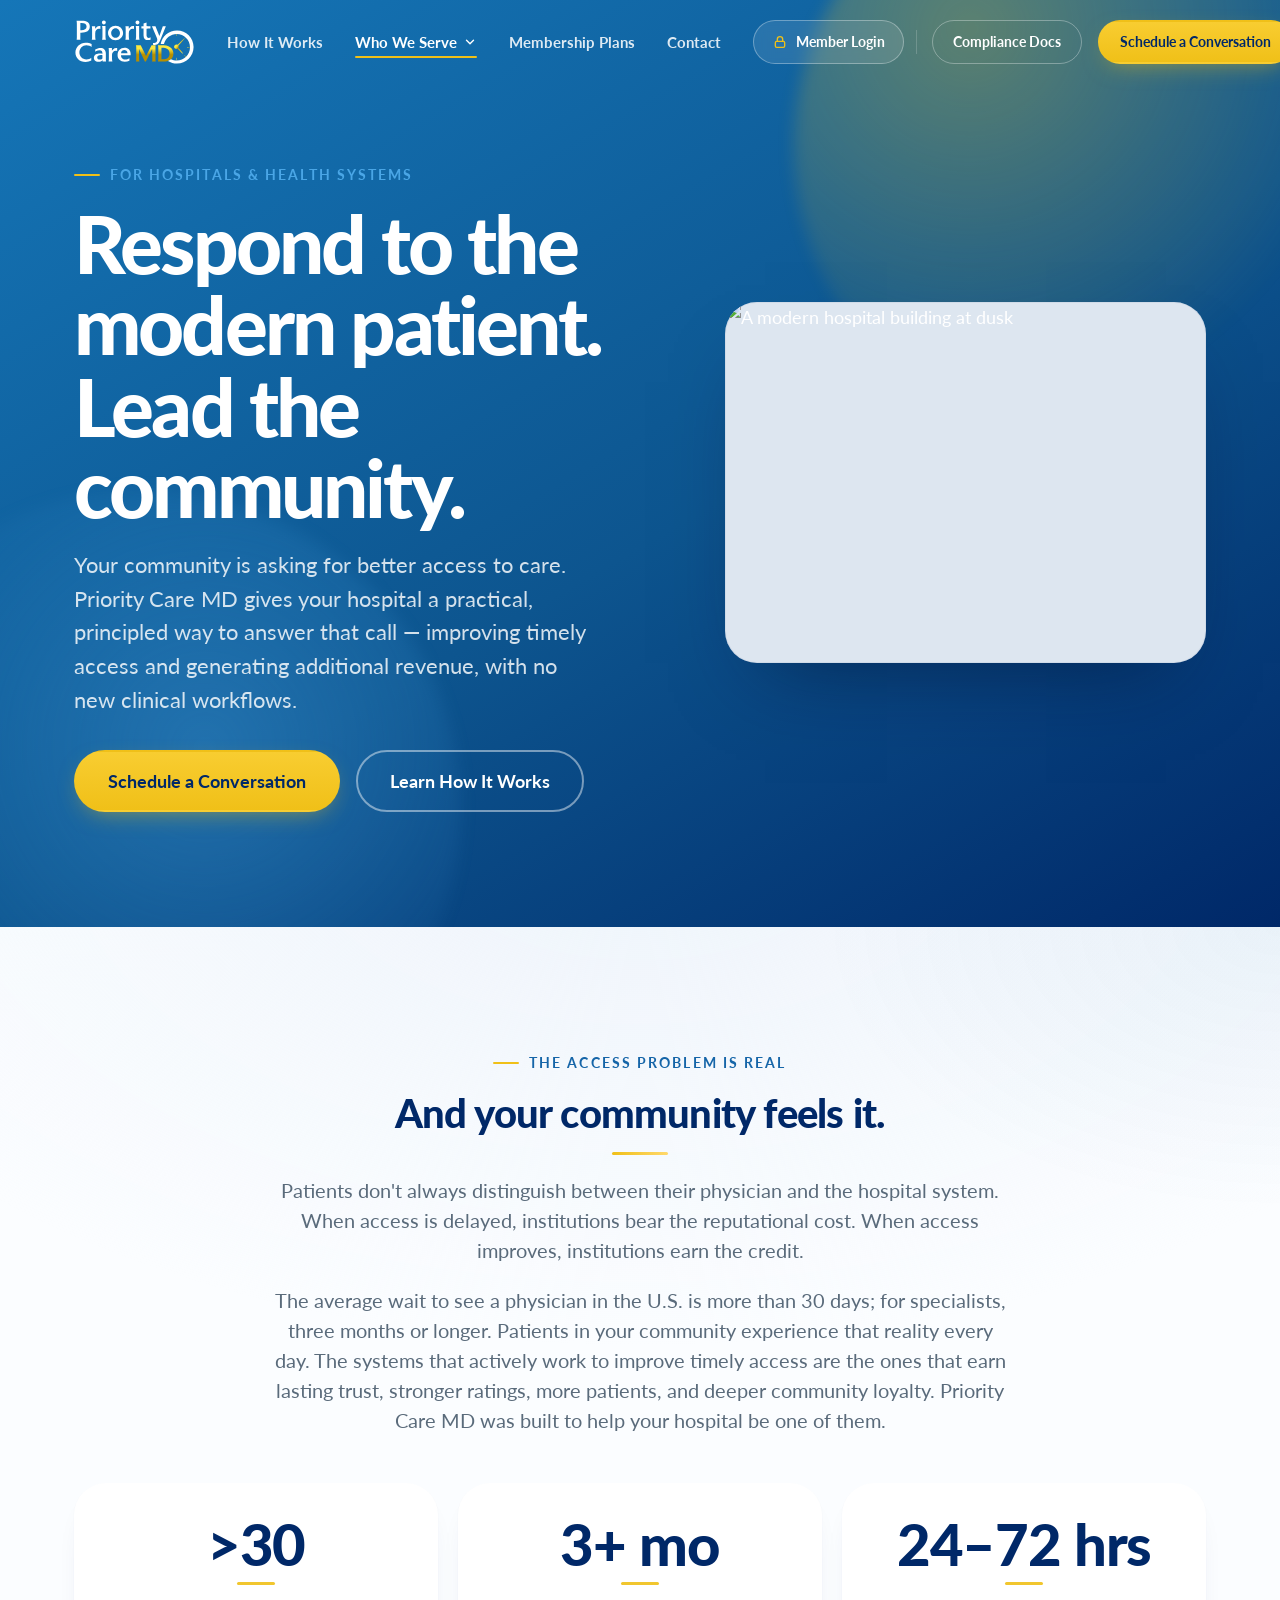
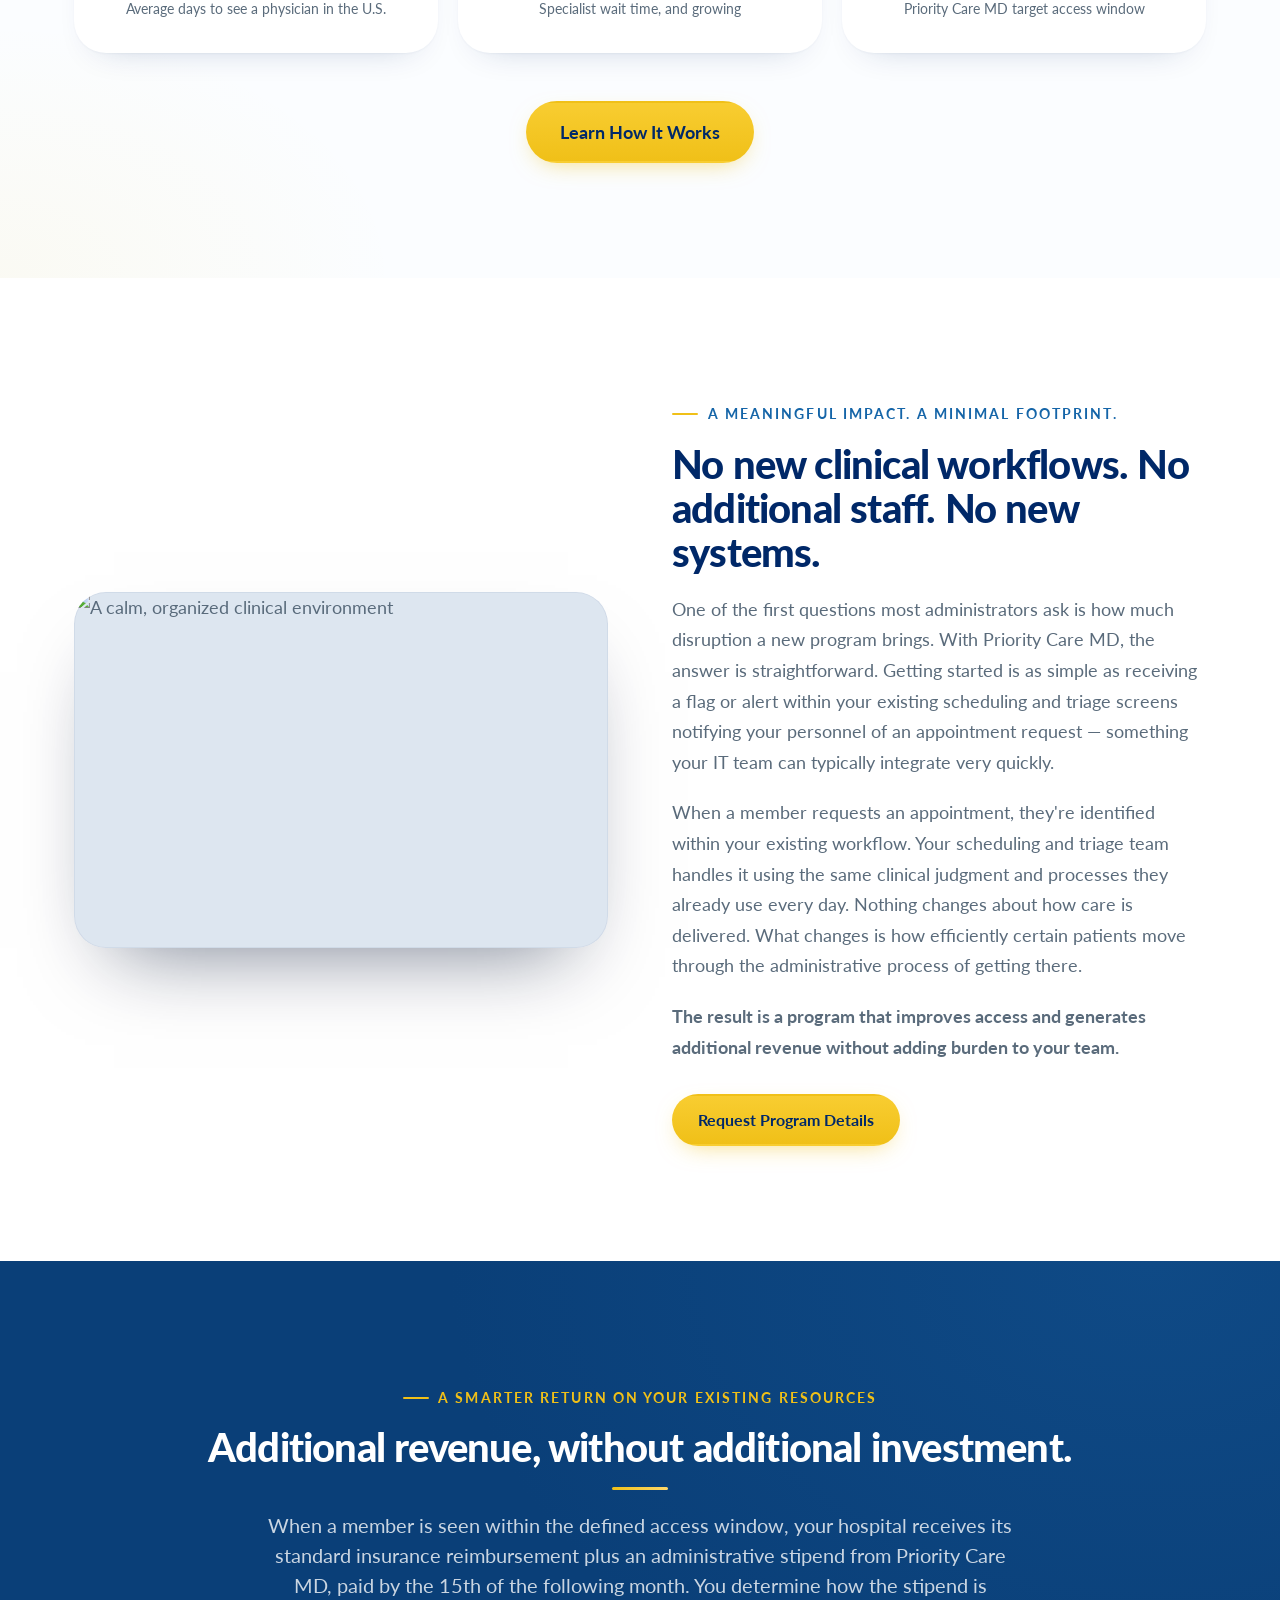
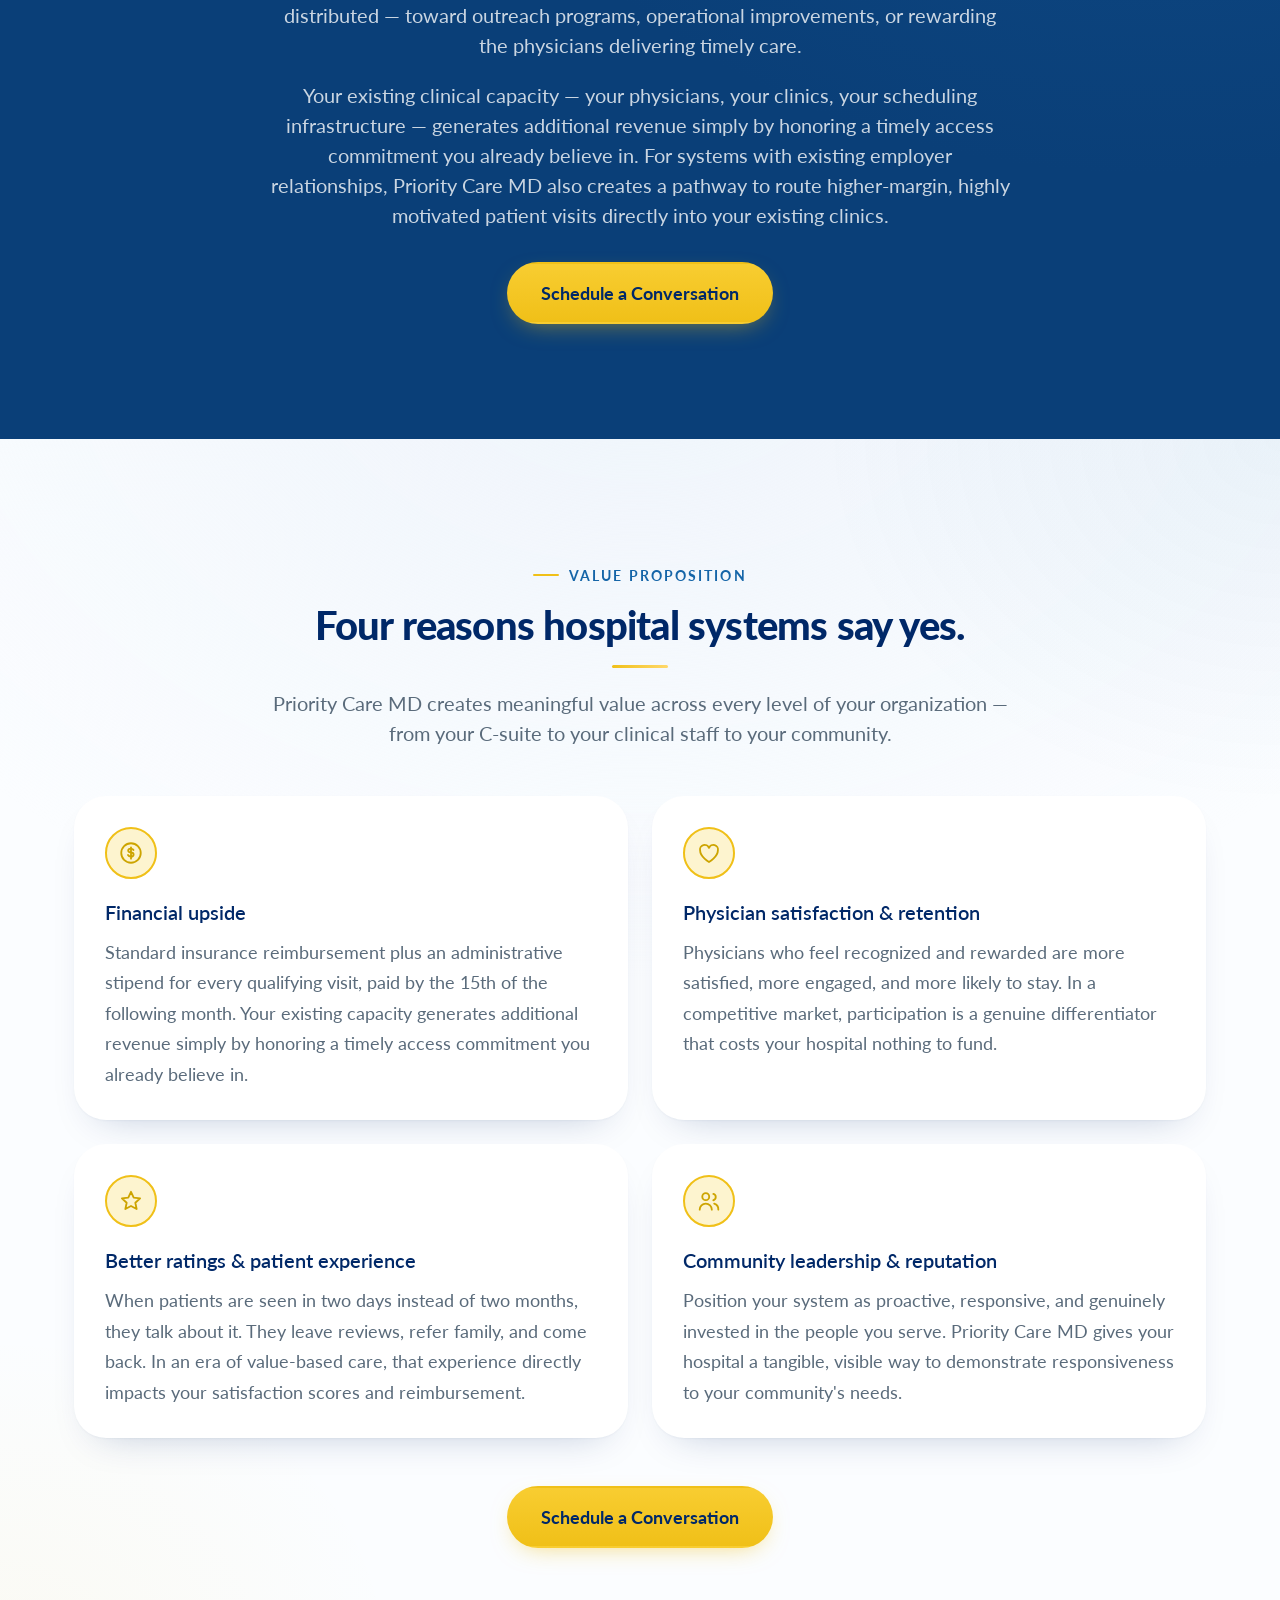
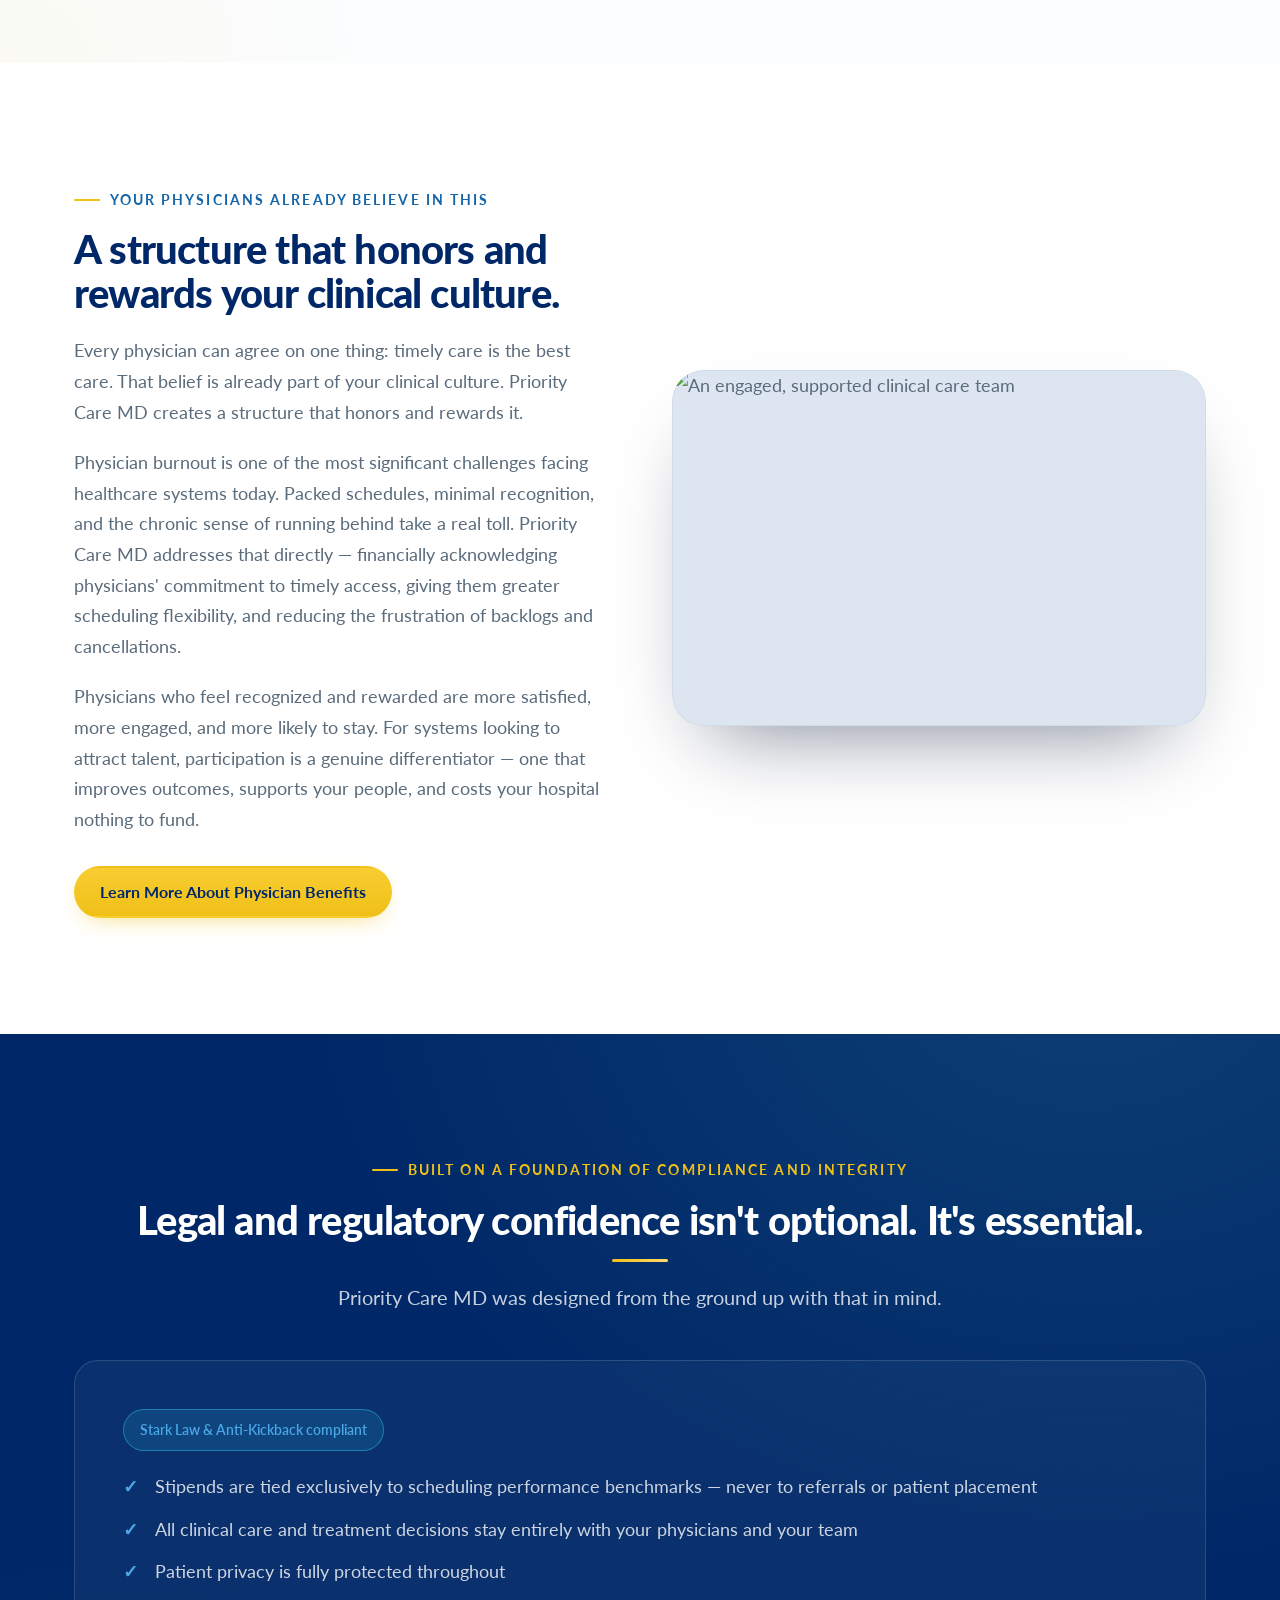
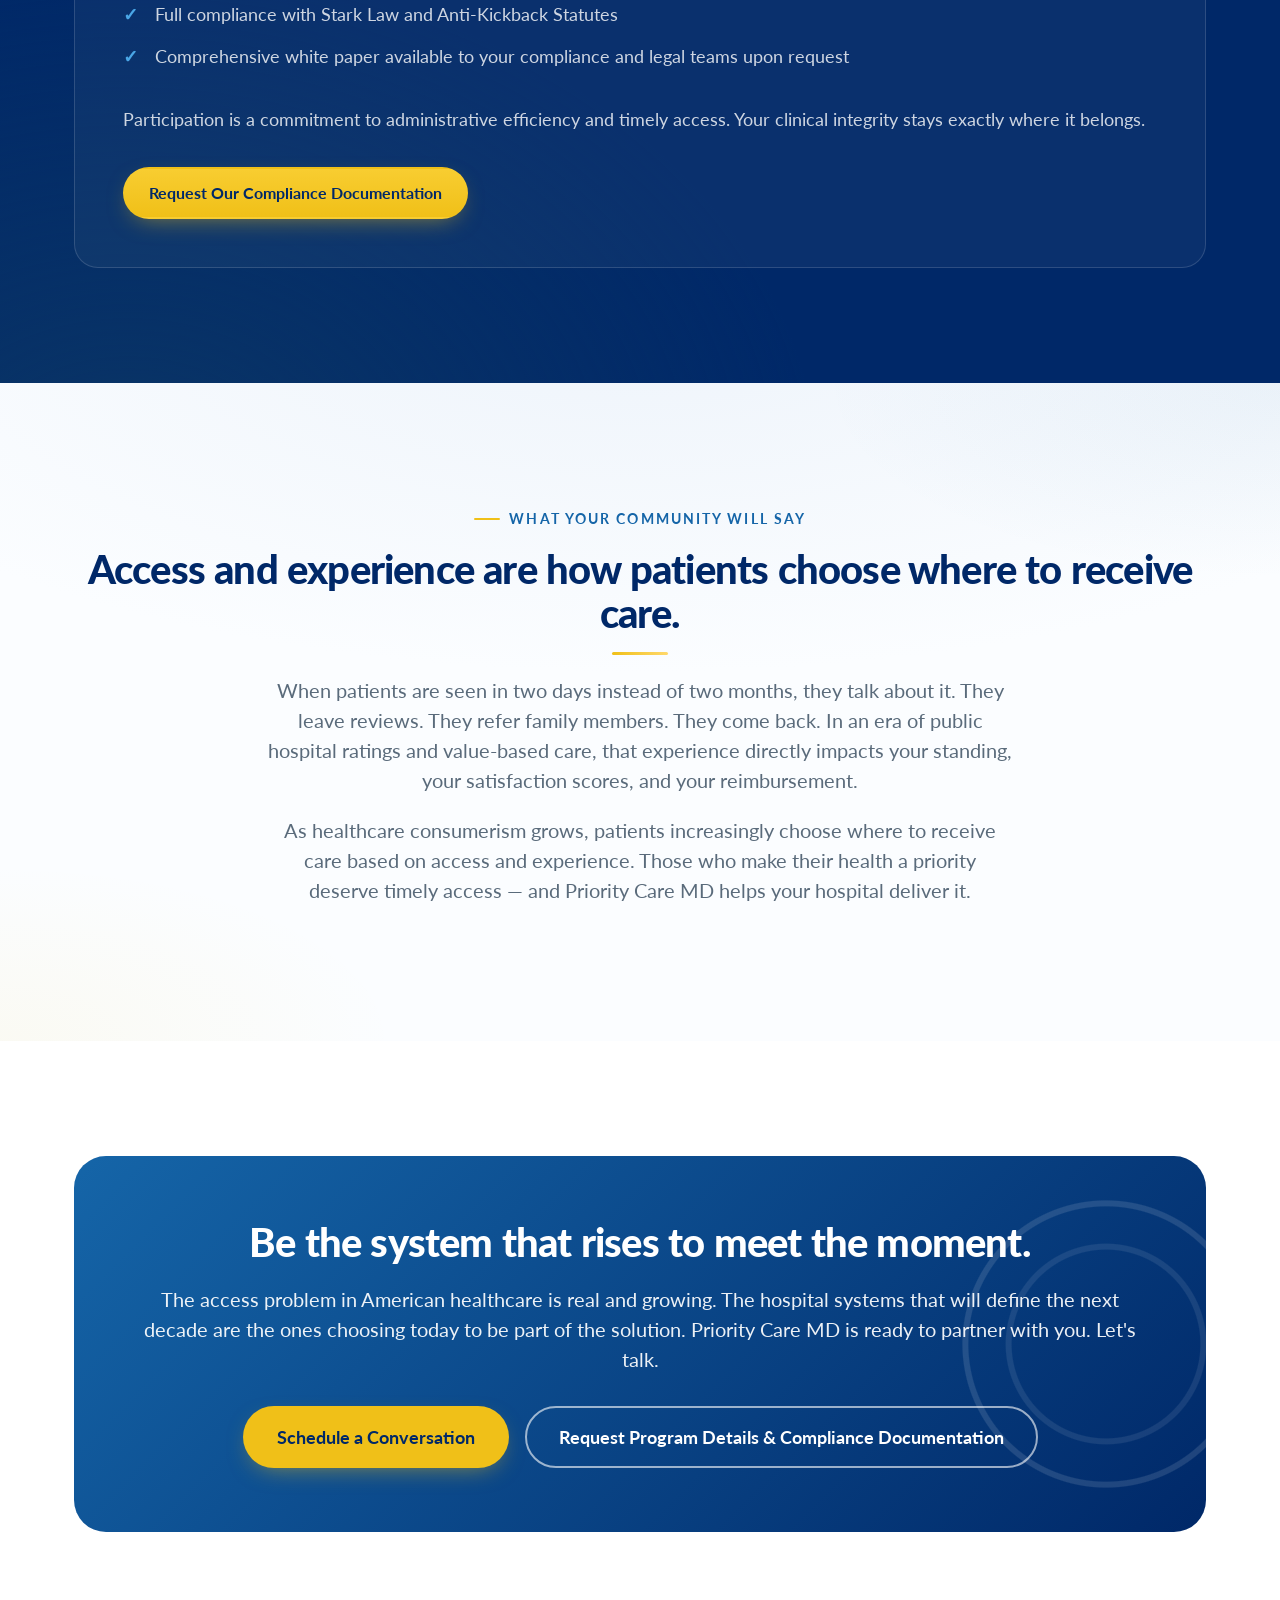
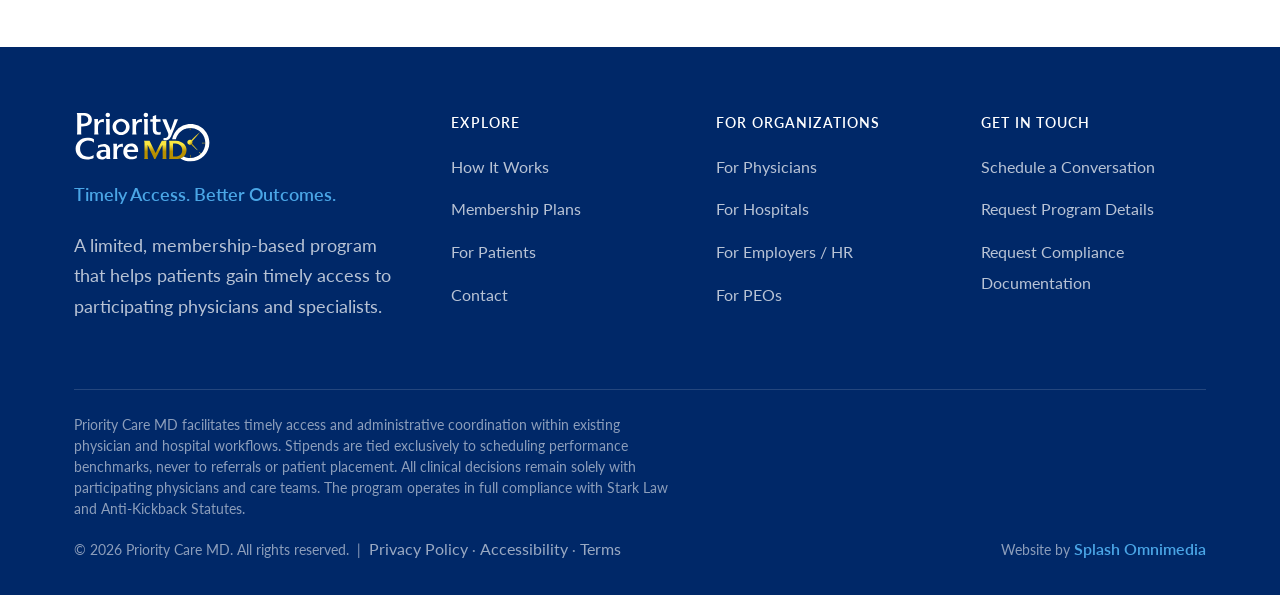
==== hospitals.html @ 260d398d "Add files via upload" ====
<!DOCTYPE html>
<html lang="en">
<head>
<meta charset="UTF-8">
<meta name="viewport" content="width=device-width, initial-scale=1.0">
<title>For Hospitals | Priority Care MD — Lead the community. Improve outcomes.</title>
<meta name="description" content="Priority Care MD gives your hospital a practical, principled, compliant way to improve timely access — generating additional revenue with no new workflows, staff, or systems.">
<link rel="stylesheet" href="assets/styles.css">
<link rel="stylesheet" href="assets/immersive.css">
<link rel="icon" href="assets/favicon.svg" type="image/svg+xml">
<script>document.documentElement.classList.add('js');</script>
</head>
<body>
<a class="skip-link" href="#main">Skip to main content</a>
<div class="scroll-progress" aria-hidden="true"></div>

<header class="site-header">
  <div class="container nav">
    <a class="brand" href="index.html"><img class="brand-logo" src="assets/logo-priority-care-md-white.svg" alt="Priority Care MD — Timely Access. Better Outcomes."></a>
    <nav class="nav-primary" aria-label="Primary">
      <ul class="nav-links">
        <li class=""><a class="nav-link" href="index.html#how-it-works">How It Works</a></li>
        <li class="has-menu nav-item-current">
          <button class="nav-trigger" aria-expanded="false" aria-controls="menu-serve" aria-haspopup="true">Who We Serve <svg class="nav-caret" viewBox="0 0 24 24" fill="none" stroke="currentColor" stroke-width="2.4" stroke-linecap="round" stroke-linejoin="round" aria-hidden="true"><path d="M6 9l6 6 6-6"/></svg></button>
          <div class="nav-menu" id="menu-serve" role="menu">
            <a href="patients.html"><strong>For Patients</strong><span>Timely access for you and your family</span></a>
            <a href="physicians.html"><strong>For Physicians</strong><span>Be recognized for timely care</span></a>
            <a href="hospitals.html" aria-current="page"><strong>For Hospitals</strong><span>Improve access. Lead the community.</span></a>
            <a href="employers.html"><strong>For Employers</strong><span>A benefit with measurable ROI</span></a>
            <a href="peos.html"><strong>For PEOs</strong><span>A better benefit for every client</span></a>
          </div>
        </li>
        <li class=""><a class="nav-link" href="index.html#plans">Membership Plans</a></li>
        <li class=""><a class="nav-link" href="contact.html">Contact</a></li>
      </ul>
    </nav>
    <div class="nav-cta">
      <!-- {DEV NOTE: link Member Login to the member portal} -->
      <a class="nav-login" href="#login"><svg viewBox="0 0 24 24" fill="none" stroke="currentColor" stroke-width="2" stroke-linecap="round" stroke-linejoin="round" aria-hidden="true"><rect x="5" y="11" width="14" height="9" rx="2"/><path d="M8 11V8a4 4 0 0 1 8 0v3"/></svg>Member Login</a>
      <a class="btn btn-nav-ghost" href="contact.html#hospital">Compliance Docs</a>
      <a class="btn btn-cta" href="contact.html#hospital">Schedule a Conversation</a>
    </div>
    <button class="nav-toggle" aria-label="Open menu" aria-expanded="false" aria-controls="mobileNav">
      <svg viewBox="0 0 24 24" fill="none" stroke="currentColor" stroke-width="2"><line x1="3" y1="6" x2="21" y2="6"/><line x1="3" y1="12" x2="21" y2="12"/><line x1="3" y1="18" x2="21" y2="18"/></svg>
    </button>
  </div>
  <nav class="mobile-nav" id="mobileNav" aria-label="Mobile">
    <ul>
      <li><a class="m-login" href="#login"><svg viewBox="0 0 24 24" fill="none" stroke="currentColor" stroke-width="2" stroke-linecap="round" stroke-linejoin="round" aria-hidden="true"><rect x="5" y="11" width="14" height="9" rx="2"/><path d="M8 11V8a4 4 0 0 1 8 0v3"/></svg>Member Login</a></li>
      <li><a href="index.html#how-it-works">How It Works</a></li>
      <li class="m-group-label">Who We Serve</li>
        <li class="m-sub"><a href="patients.html">For Patients</a></li>
        <li class="m-sub"><a href="physicians.html">For Physicians</a></li>
        <li class="m-sub"><a href="hospitals.html">For Hospitals</a></li>
        <li class="m-sub"><a href="employers.html">For Employers</a></li>
        <li class="m-sub"><a href="peos.html">For PEOs</a></li>
      <li><a href="index.html#plans">Membership Plans</a></li>
      <li><a href="contact.html">Contact</a></li>
      <li><a class="btn btn-cta" href="contact.html#hospital">Schedule a Conversation</a></li>
    </ul>
  </nav>
</header>

<main id="main">

  <!-- HERO (hero-standard-01) -->
  <section class="hero hero--standard">
    <div class="container">
      <div class="hero-grid">
        <div>
          <span class="eyebrow">For Hospitals &amp; Health Systems</span>
          <h1>Respond to the modern patient. Lead the community.</h1>
          <p class="lead">Your community is asking for better access to care. Priority Care MD gives your hospital a practical, principled way to answer that call — improving timely access and generating additional revenue, with no new clinical workflows.</p>
          <div class="btn-row mt-2">
            <a class="btn btn-cta btn-lg" href="contact.html#hospital">Schedule a Conversation</a>
            <a class="btn btn-inverted-out btn-lg" href="#how">Learn How It Works</a>
          </div>
        </div>
        <div class="hero-media">
          <!-- {NEEDS: hero image — modern hospital exterior/leadership setting; institutional, credible, calm} -->
          <figure class="media"><img src="https://images.unsplash.com/photo-1538108149393-fbbd81895907?auto=format&fit=crop&w=1600&q=82" alt="A modern hospital building at dusk" loading="lazy"><span class="media-tint"></span></figure>
        </div>
      </div>
    </div>
  </section>

  <!-- SECTION 1 — The access problem (content + stat-row-01) -->
  <section class="section section--subtle">
    <div class="container center">
      <span class="eyebrow">The access problem is real</span>
      <h2 class="measure">And your community feels it.</h2>
      <p class="lead measure">Patients don't always distinguish between their physician and the hospital system. When access is delayed, institutions bear the reputational cost. When access improves, institutions earn the credit.</p>
      <p class="lead measure">The average wait to see a physician in the U.S. is more than 30 days; for specialists, three months or longer. Patients in your community experience that reality every day. The systems that actively work to improve timely access are the ones that earn lasting trust, stronger ratings, more patients, and deeper community loyalty. Priority Care MD was built to help your hospital be one of them.</p>
    </div>
    <div class="container mt-3">
      <div class="stat-row">
        <div class="stat on-light"><div class="stat-num">&gt;30</div><div class="stat-label">Average days to see a physician in the U.S.</div></div>
        <div class="stat on-light"><div class="stat-num">3+ mo</div><div class="stat-label">Specialist wait time, and growing</div></div>
        <div class="stat on-light stat--accent"><div class="stat-num">24–72 hrs</div><div class="stat-label">Priority Care MD target access window</div></div>
      </div>
      <div class="center mt-3"><a class="btn btn-cta btn-lg" href="#how">Learn How It Works</a></div>
    </div>
  </section>

  <!-- SECTION 2 — Minimal footprint (content-img-left-01) -->
  <section class="section" id="how">
    <div class="container">
      <div class="split split--img-left">
        <div>
          <span class="eyebrow">A meaningful impact. A minimal footprint.</span>
          <h2>No new clinical workflows. No additional staff. No new systems.</h2>
          <p>One of the first questions most administrators ask is how much disruption a new program brings. With Priority Care MD, the answer is straightforward. Getting started is as simple as receiving a flag or alert within your existing scheduling and triage screens notifying your personnel of an appointment request — something your IT team can typically integrate very quickly.</p>
          <p>When a member requests an appointment, they're identified within your existing workflow. Your scheduling and triage team handles it using the same clinical judgment and processes they already use every day. Nothing changes about how care is delivered. What changes is how efficiently certain patients move through the administrative process of getting there.</p>
          <p><strong>The result is a program that improves access and generates additional revenue without adding burden to your team.</strong></p>
          <div class="btn-row mt-2"><a class="btn btn-cta" href="contact.html#hospital">Request Program Details</a></div>
        </div>
        <div class="split-media">
          <!-- {NEEDS: image — scheduling/triage team at work; organized, calm, modern} -->
          <figure class="media"><img src="https://images.unsplash.com/photo-1581056771107-24ca5f033842?auto=format&fit=crop&w=1500&q=82" alt="A calm, organized clinical environment" loading="lazy"><span class="media-tint"></span></figure>
        </div>
      </div>
    </div>
  </section>

  <!-- SECTION 3 — Smarter ROI (content-centered-01, navy) -->
  <section class="section section--navy">
    <div class="container center">
      <span class="eyebrow">A smarter return on your existing resources</span>
      <h2 class="measure">Additional revenue, without additional investment.</h2>
      <p class="lead measure">When a member is seen within the defined access window, your hospital receives its standard insurance reimbursement plus an administrative stipend from Priority Care MD, paid by the 15th of the following month. You determine how the stipend is distributed — toward outreach programs, operational improvements, or rewarding the physicians delivering timely care.</p>
      <p class="lead measure">Your existing clinical capacity — your physicians, your clinics, your scheduling infrastructure — generates additional revenue simply by honoring a timely access commitment you already believe in. For systems with existing employer relationships, Priority Care MD also creates a pathway to route higher-margin, highly motivated patient visits directly into your existing clinics.</p>
      <div class="center mt-2"><a class="btn btn-cta btn-lg" href="contact.html#hospital">Schedule a Conversation</a></div>
    </div>
  </section>

  <!-- VALUE PROPOSITION (grid-4card) -->
  <section class="section section--subtle">
    <div class="container center">
      <span class="eyebrow">Value Proposition</span>
      <h2 class="measure">Four reasons hospital systems say yes.</h2>
      <p class="lead measure">Priority Care MD creates meaningful value across every level of your organization — from your C-suite to your clinical staff to your community.</p>
    </div>
    <div class="container mt-3">
      <div class="grid grid-2">
        <div class="card"><div class="card-icon"><span class="ic ic-coin"></span></div><h4>Financial upside</h4><p>Standard insurance reimbursement plus an administrative stipend for every qualifying visit, paid by the 15th of the following month. Your existing capacity generates additional revenue simply by honoring a timely access commitment you already believe in.</p></div>
        <div class="card"><div class="card-icon"><span class="ic ic-heart"></span></div><h4>Physician satisfaction &amp; retention</h4><p>Physicians who feel recognized and rewarded are more satisfied, more engaged, and more likely to stay. In a competitive market, participation is a genuine differentiator that costs your hospital nothing to fund.</p></div>
        <div class="card"><div class="card-icon"><span class="ic ic-star"></span></div><h4>Better ratings &amp; patient experience</h4><p>When patients are seen in two days instead of two months, they talk about it. They leave reviews, refer family, and come back. In an era of value-based care, that experience directly impacts your satisfaction scores and reimbursement.</p></div>
        <div class="card"><div class="card-icon"><span class="ic ic-users"></span></div><h4>Community leadership &amp; reputation</h4><p>Position your system as proactive, responsive, and genuinely invested in the people you serve. Priority Care MD gives your hospital a tangible, visible way to demonstrate responsiveness to your community's needs.</p></div>
      </div>
      <div class="center mt-3"><a class="btn btn-cta btn-lg" href="contact.html#hospital">Schedule a Conversation</a></div>
    </div>
  </section>

  <!-- SECTION 4 — Physicians believe (content-img-right-01) -->
  <section class="section">
    <div class="container">
      <div class="split split--img-right">
        <div>
          <span class="eyebrow">Your physicians already believe in this</span>
          <h2>A structure that honors and rewards your clinical culture.</h2>
          <p>Every physician can agree on one thing: timely care is the best care. That belief is already part of your clinical culture. Priority Care MD creates a structure that honors and rewards it.</p>
          <p>Physician burnout is one of the most significant challenges facing healthcare systems today. Packed schedules, minimal recognition, and the chronic sense of running behind take a real toll. Priority Care MD addresses that directly — financially acknowledging physicians' commitment to timely access, giving them greater scheduling flexibility, and reducing the frustration of backlogs and cancellations.</p>
          <p>Physicians who feel recognized and rewarded are more satisfied, more engaged, and more likely to stay. For systems looking to attract talent, participation is a genuine differentiator — one that improves outcomes, supports your people, and costs your hospital nothing to fund.</p>
          <div class="btn-row mt-2"><a class="btn btn-cta" href="physicians.html">Learn More About Physician Benefits</a></div>
        </div>
        <div class="split-media">
          <!-- {NEEDS: image — engaged clinical team; collaborative, premium} -->
          <figure class="media"><img src="https://images.unsplash.com/photo-1516841273335-e39b37888115?auto=format&fit=crop&w=1500&q=82" alt="An engaged, supported clinical care team" loading="lazy"><span class="media-tint"></span></figure>
        </div>
      </div>
    </div>
  </section>

  <!-- SECTION 5 — Compliance (trust, dark) -->
  <section class="section section--dark">
    <div class="container">
      <div class="center">
        <span class="eyebrow">Built on a foundation of compliance and integrity</span>
        <h2 class="measure">Legal and regulatory confidence isn't optional. It's essential.</h2>
        <p class="lead measure">Priority Care MD was designed from the ground up with that in mind.</p>
      </div>
      <div class="trust mt-3">
        <span class="pill">Stark Law &amp; Anti-Kickback compliant</span>
        <ul>
          <li>Stipends are tied exclusively to scheduling performance benchmarks — never to referrals or patient placement</li>
          <li>All clinical care and treatment decisions stay entirely with your physicians and your team</li>
          <li>Patient privacy is fully protected throughout</li>
          <li>Full compliance with Stark Law and Anti-Kickback Statutes</li>
          <li>Comprehensive white paper available to your compliance and legal teams upon request</li>
        </ul>
        <p class="mt-2">Participation is a commitment to administrative efficiency and timely access. Your clinical integrity stays exactly where it belongs.</p>
        <div class="btn-row mt-2"><a class="btn btn-cta" href="contact.html#hospital">Request Our Compliance Documentation</a></div>
      </div>
    </div>
  </section>

  <!-- SECTION 6 — What your community will say (content-centered-01) -->
  <section class="section section--subtle">
    <div class="container center">
      <span class="eyebrow">What your community will say</span>
      <h2 class="measure">Access and experience are how patients choose where to receive care.</h2>
      <p class="lead measure">When patients are seen in two days instead of two months, they talk about it. They leave reviews. They refer family members. They come back. In an era of public hospital ratings and value-based care, that experience directly impacts your standing, your satisfaction scores, and your reimbursement.</p>
      <p class="lead measure">As healthcare consumerism grows, patients increasingly choose where to receive care based on access and experience. Those who make their health a priority deserve timely access — and Priority Care MD helps your hospital deliver it.</p>
    </div>
  </section>

  <!-- CLOSING (cta-standard-01) -->
  <section class="section">
    <div class="container">
      <div class="cta-standard">
        <h2>Be the system that rises to meet the moment.</h2>
        <p class="lead">The access problem in American healthcare is real and growing. The hospital systems that will define the next decade are the ones choosing today to be part of the solution. Priority Care MD is ready to partner with you. Let's talk.</p>
        <div class="btn-row mt-2">
          <a class="btn btn-cta btn-lg" href="contact.html#hospital">Schedule a Conversation</a>
          <a class="btn btn-inverted-out btn-lg" href="contact.html#hospital">Request Program Details &amp; Compliance Documentation</a>
        </div>
      </div>
    </div>
  </section>

</main>

<footer class="site-footer">
  <div class="container">
    <div class="footer-grid">
      <div>
        <a class="brand" href="index.html"><img class="brand-logo" src="assets/logo-priority-care-md-white.svg" alt="Priority Care MD — Timely Access. Better Outcomes." width="290" height="110"></a>
        <p class="footer-tagline">Timely Access. Better Outcomes.</p>
        <p>A limited, membership-based program that helps patients gain timely access to participating physicians and specialists.</p>
      </div>
      <div><h4>Explore</h4><ul><li><a href="index.html#how-it-works">How It Works</a></li><li><a href="index.html#plans">Membership Plans</a></li><li><a href="patients.html">For Patients</a></li><li><a href="contact.html">Contact</a></li></ul></div>
      <div><h4>For Organizations</h4><ul><li><a href="physicians.html">For Physicians</a></li><li><a href="hospitals.html">For Hospitals</a></li><li><a href="employers.html">For Employers / HR</a></li><li><a href="peos.html">For PEOs</a></li></ul></div>
      <div><h4>Get in Touch</h4><ul><li><a href="contact.html#hospital">Schedule a Conversation</a></li><li><a href="contact.html#hospital">Request Program Details</a></li><li><a href="contact.html#hospital">Request Compliance Documentation</a></li></ul></div>
    </div>
    <div class="footer-bottom">
      <p class="footer-disclaimer">Priority Care MD facilitates timely access and administrative coordination within existing physician and hospital workflows. Stipends are tied exclusively to scheduling performance benchmarks, never to referrals or patient placement. All clinical decisions remain solely with participating physicians and care teams. The program operates in full compliance with Stark Law and Anti-Kickback Statutes.</p>
      <div class="footer-credits">
      <p><!-- {DEV NOTE: point these to real legal pages} -->&copy; 2026 Priority Care MD. All rights reserved. &nbsp;|&nbsp; <span class="legal"><a href="#">Privacy Policy</a> · <a href="#">Accessibility</a> · <a href="#">Terms</a></span></p>
      <p class="site-credit">Website by <a href="https://splashomnimedia.com/" target="_blank" rel="noopener noreferrer">Splash Omnimedia</a></p>
    </div>
    </div>
  </div>
</footer>
<script src="https://cdnjs.cloudflare.com/ajax/libs/gsap/3.12.5/gsap.min.js"></script>
<script src="https://cdnjs.cloudflare.com/ajax/libs/gsap/3.12.5/ScrollTrigger.min.js"></script>
<script src="https://cdnjs.cloudflare.com/ajax/libs/lenis/1.1.13/lenis.min.js"></script>
<script src="assets/immersive.js"></script>
</body>
</html>
---- assets/styles.css ----
/* ============================================================================
   PRIORITY CARE MD — Microsite Stylesheet
   Built on the Splash Website System design tokens (colors_and_type.css).
   PCMD brand values (color + type) are sampled directly from the official Priority
   Care MD brand presentation + logo files: deep royal blue #002868 foundation, azure
   gradient, gold #f0c018 accent (CTA + emphasis + icons), and the Lato typeface.
   Token discipline: components reference SEMANTIC tokens only — no raw hex.
   Section class hooks map to Splash Section Library IDs (noted in comments).
   ============================================================================ */

/* ── Brand font: Lato (humanist sans matching the Priority Care MD brand deck).
   Headline = Lato 900/700 · Subheadline/UI = Lato 700 · Body = Lato 400.
   {NEEDS: confirm the exact licensed brand typeface; Lato is the closest match to
   the brand presentation and is used here as the prototype default.} */
@import url('https://fonts.googleapis.com/css2?family=Lato:ital,wght@0,400;0,700;0,900;1,400;1,700&display=swap');

/* ── BASE / BRAND TOKENS — values sampled directly from the Priority Care MD
   brand presentation (deep royal blue, azure gradient, gold accent). ───────── */
:root {
  /* Brand palette (sampled from the brand asset) */
  --color-splash-blue:    #1565a8;  /* brand azure */
  --color-charcoal-navy:  #002868;  /* deep royal blue — foundation + headings */
  --color-vivid-sky-blue: #4aa6e6;  /* bright azure accent on dark */
  --color-deep-teal:      #0d558f;  /* mid blue (gradient stop) */
  --color-cerulean-blue:  #1576b8;
  --color-powerful-navy:  #0a3f78;  /* blue cards / sections on dark */
  --color-powerful-gray:  #4F4E51;
  --color-cta-orange:     #ffb737;  /* legacy token — unused */

  /* Brand accents */
  --color-pcmd-blue:      #1565a8;  /* azure — accent / links / primary */
  --color-pcmd-blue-deep: #002868;  /* deep royal blue */
  --color-pcmd-blue-soft: #e8f0f9;
  --color-pcmd-gold:      #f0c018;  /* brand gold — CTA + emphasis + icons */
  --color-pcmd-gold-deep: #cda400;
  --color-pcmd-gold-soft: #fdf4cf;

  /* Neutrals */
  --color-white:      #ffffff;
  --color-black:      #000000;
  --color-off-white:  #f5f8fa;
  --color-light-gray: #e8edf1;
  --color-slate:      #5a6b7b;

  /* Gradients (max ONE per page — Splash rule) — azure → deep royal blue, per brand deck */
  --gradient-v1: linear-gradient(150deg, #1576b8 0%, #0d558f 55%, #002868 100%);
  --gradient-cta: linear-gradient(135deg, #1565a8 0%, #002868 100%);

  /* ── SEMANTIC TOKENS ── */
  --fg-primary:   var(--color-charcoal-navy);
  --fg-secondary: var(--color-slate);
  --fg-inverted:  var(--color-white);
  --fg-accent:    var(--color-pcmd-blue);
  --fg-cta:       var(--color-pcmd-gold);

  --bg-primary: var(--color-white);
  --bg-subtle:  var(--color-off-white);
  --bg-dark:    var(--color-charcoal-navy);
  --bg-navy:    var(--color-powerful-navy);
  --bg-accent:  var(--color-pcmd-blue);

  --border-color:      var(--color-light-gray);
  --border-color-dark: rgba(255,255,255,0.14);

  /* Fonts — Lato (humanist sans matching the brand deck) */
  --font-headline:    'Lato', Helvetica, Arial, sans-serif;
  --font-subheadline: 'Lato', Helvetica, Arial, sans-serif;
  --font-body:        'Lato', Helvetica, Arial, sans-serif;

  /* Type scale */
  --text-xs:.75rem; --text-sm:.875rem; --text-base:1rem; --text-md:1.125rem;
  --text-lg:1.25rem; --text-xl:1.5rem; --text-2xl:2rem; --text-3xl:2.5rem;
  --text-4xl:3rem; --text-5xl:4rem;

  /* Weights / leading */
  --weight-regular:400; --weight-medium:500; --weight-semibold:600; --weight-bold:700; --weight-x:800;
  --leading-tight:1.1; --leading-snug:1.3; --leading-normal:1.5; --leading-relaxed:1.7;

  /* Spacing (4px scale) */
  --space-1:4px; --space-2:8px; --space-3:12px; --space-4:16px; --space-5:20px;
  --space-6:24px; --space-8:32px; --space-10:40px; --space-12:48px; --space-16:64px;
  --space-20:80px; --space-24:96px;

  /* Radius */
  --radius-sm:4px; --radius-md:8px; --radius-lg:12px; --radius-xl:20px; --radius-full:9999px;

  /* Shadows (navy-tinted, never pure black) */
  --shadow-sm:0 1px 3px rgba(3,42,63,.10);
  --shadow-md:0 4px 16px rgba(3,42,63,.14);
  --shadow-lg:0 8px 32px rgba(3,42,63,.18);
  --shadow-xl:0 16px 48px rgba(3,42,63,.22);

  --transition-fast:150ms ease; --transition-base:250ms ease;

  --container:1180px; --container-narrow:880px;
}

/* ── RESET / BASE ────────────────────────────────────────────────────────── */
*,*::before,*::after{box-sizing:border-box;}
html{scroll-behavior:smooth;-webkit-text-size-adjust:100%;}
body{margin:0;font-family:var(--font-body);font-size:var(--text-md);line-height:var(--leading-relaxed);
  color:var(--fg-secondary);background:var(--bg-primary);-webkit-font-smoothing:antialiased;}
img{max-width:100%;display:block;}
@media (prefers-reduced-motion:reduce){*{animation:none!important;transition:none!important;scroll-behavior:auto!important;}}

/* ── TYPOGRAPHY ──────────────────────────────────────────────────────────── */
h1,.h1,h2,.h2{font-family:var(--font-headline);color:var(--fg-primary);line-height:var(--leading-tight);letter-spacing:-.02em;margin:0 0 var(--space-5);font-weight:900;}
h1,.h1{font-size:clamp(var(--text-3xl),5.2vw,var(--text-5xl));}
h2,.h2{font-size:clamp(var(--text-2xl),3.6vw,var(--text-3xl));}
h3,.h3{font-family:var(--font-subheadline);font-size:var(--text-xl);font-weight:var(--weight-bold);color:var(--fg-primary);line-height:var(--leading-snug);margin:0 0 var(--space-3);}
h4,.h4{font-family:var(--font-subheadline);font-size:var(--text-lg);font-weight:var(--weight-semibold);color:var(--fg-primary);margin:0 0 var(--space-2);}
p{margin:0 0 var(--space-5);}
.lead{font-family:var(--font-body);font-size:clamp(var(--text-md),1.7vw,var(--text-lg));line-height:var(--leading-normal);color:var(--fg-secondary);}
.eyebrow{font-family:var(--font-subheadline);font-weight:var(--weight-bold);text-transform:uppercase;letter-spacing:.15em;font-size:var(--text-sm);color:var(--fg-accent);margin:0 0 var(--space-4);display:block;}
.measure{max-width:62ch;}
a{color:var(--color-pcmd-blue-deep);text-decoration:none;transition:color var(--transition-fast);}
a:hover{color:var(--color-pcmd-blue);text-decoration:underline;}

/* ── LAYOUT ──────────────────────────────────────────────────────────────── */
.container{width:100%;max-width:var(--container);margin-inline:auto;padding-inline:var(--space-6);}
.container--narrow{max-width:var(--container-narrow);}
.section{padding-block:var(--space-16);}
@media (max-width:760px){.section{padding-block:var(--space-10);}}
.section--subtle{background:var(--bg-subtle);}
.section--dark{background:var(--bg-dark);}
.section--navy{background:var(--bg-navy);}
.center{text-align:center;}
.center .measure{margin-inline:auto;}
.mt-2{margin-top:var(--space-8);}.mt-3{margin-top:var(--space-12);}
.stack-tight > * + *{margin-top:var(--space-4);}

/* Dark-section text colors (Splash rule: cards = powerful-navy, body 78% white) */
.section--dark,.section--navy{color:rgba(255,255,255,.80);}
.section--dark p,.section--navy p,.section--dark li,.section--navy li{color:rgba(255,255,255,.80);}
.section--dark h1,.section--dark h2,.section--dark h3,.section--dark h4,
.section--navy h1,.section--navy h2,.section--navy h3,.section--navy h4{color:var(--fg-inverted);}
.section--dark .lead,.section--navy .lead{color:rgba(255,255,255,.78);}
.section--dark .eyebrow,.section--navy .eyebrow{color:var(--color-pcmd-gold);}

/* ── BUTTONS (Splash button system) ──────────────────────────────────────── */
.btn{display:inline-flex;align-items:center;justify-content:center;gap:var(--space-2);
  font-family:var(--font-subheadline);font-weight:var(--weight-bold);font-size:var(--text-base);
  line-height:1;min-height:44px;padding:var(--space-4) var(--space-6);border-radius:var(--radius-full);
  border:2px solid transparent;cursor:pointer;transition:all var(--transition-base);text-decoration:none;}
.btn:hover{text-decoration:none;transform:translateY(-1px);}
.btn:focus-visible{outline:2px solid var(--color-splash-blue);outline-offset:2px;}
.btn-cta{background:var(--fg-cta);color:var(--color-charcoal-navy);}          /* PRIMARY conversion (brand gold) */
.btn-cta:hover{background:var(--color-pcmd-gold-deep);color:var(--color-charcoal-navy);}
.btn-primary{background:var(--color-pcmd-blue);color:#fff;}
.btn-primary:hover{background:var(--color-pcmd-blue-deep);color:#fff;}
.btn-outline{background:transparent;color:var(--color-pcmd-blue-deep);border-color:var(--border-color);}
.btn-outline:hover{border-color:var(--fg-cta);color:var(--color-pcmd-blue-deep);}
.btn-inverted{background:#fff;color:var(--color-charcoal-navy);}
.btn-inverted:hover{background:var(--fg-cta);color:var(--color-charcoal-navy);}
.btn-inverted-out{background:transparent;color:#fff;border-color:rgba(255,255,255,.45);}
.btn-inverted-out:hover{border-color:var(--fg-cta);color:var(--color-vivid-sky-blue);}
.btn-lg{font-size:var(--text-md);padding:var(--space-5) var(--space-8);}
.btn-row{display:flex;flex-wrap:wrap;gap:var(--space-4);align-items:center;}
.center .btn-row,.btn-row.center{justify-content:center;}

/* ── HEADER / NAVIGATION (Standard component: Navigation) ─────────────────── */
.site-header{position:sticky;top:0;z-index:100;background:rgba(0,32,84,.92);
  backdrop-filter:blur(10px);border-bottom:1px solid rgba(255,255,255,.08);}
.nav{display:flex;align-items:center;gap:var(--space-8);height:84px;}
.brand{display:flex;align-items:center;text-decoration:none;flex:0 0 auto;}
.brand:hover{text-decoration:none;}
.brand-logo{height:46px;width:auto;display:block;}                 /* official logo (white variant on dark) */
.site-footer .brand-logo{height:52px;}

/* Primary nav — pushed right, sits beside the CTAs */
.nav-primary{margin-left:auto;}
.nav-links{display:flex;align-items:center;gap:var(--space-8);list-style:none;margin:0;padding:0;}
.nav-links > li{position:relative;}
.nav-link,.nav-trigger{display:inline-flex;align-items:center;gap:6px;color:rgba(255,255,255,.86);
  font-family:var(--font-subheadline);font-weight:700;font-size:15px;line-height:1;white-space:nowrap;
  text-decoration:none;background:none;border:0;cursor:pointer;padding:10px 0;position:relative;}
.nav-link::after,.nav-trigger::after{content:"";position:absolute;left:0;right:0;bottom:2px;height:2px;
  background:var(--color-pcmd-gold);border-radius:2px;transform:scaleX(0);transform-origin:left;
  transition:transform var(--transition-base);}
.nav-link:hover,.nav-trigger:hover,.nav-item-current > .nav-link,.nav-item-current > .nav-trigger{color:#fff;text-decoration:none;}
.nav-link:hover::after,.nav-trigger:hover::after,.nav-item-current > .nav-link::after,.nav-item-current > .nav-trigger::after{transform:scaleX(1);}
.nav-link:focus-visible,.nav-trigger:focus-visible{outline:2px solid var(--color-pcmd-gold);outline-offset:4px;border-radius:3px;}
.nav-caret{width:14px;height:14px;transition:transform var(--transition-base);}
.nav-trigger[aria-expanded="true"] .nav-caret{transform:rotate(180deg);}

/* Dropdown panel */
.has-menu .nav-menu{position:absolute;top:calc(100% + 10px);left:50%;transform:translateX(-50%) translateY(6px);
  min-width:320px;background:#fff;border:1px solid var(--border-color);border-radius:var(--radius-lg);
  box-shadow:var(--shadow-lg);padding:8px;display:grid;gap:2px;opacity:0;visibility:hidden;
  transition:opacity var(--transition-base),transform var(--transition-base);z-index:120;}
.has-menu .nav-menu::before{content:"";position:absolute;top:-10px;left:0;right:0;height:10px;} /* hover bridge */
.has-menu:hover .nav-menu,.has-menu:focus-within .nav-menu,.nav-menu.open{opacity:1;visibility:visible;transform:translateX(-50%) translateY(0);}
.nav-menu a{display:block;padding:11px 14px;border-radius:var(--radius-md);text-decoration:none;transition:background var(--transition-fast);}
.nav-menu a:hover{background:var(--color-pcmd-blue-soft);text-decoration:none;}
.nav-menu strong{display:block;font-family:var(--font-subheadline);font-weight:700;font-size:15px;color:var(--color-pcmd-blue-deep);}
.nav-menu span{display:block;font-size:13px;color:var(--fg-secondary);margin-top:2px;line-height:1.4;}

/* CTAs */
.nav-cta{display:flex;align-items:center;gap:var(--space-3);flex:0 0 auto;}
.nav-cta .btn{min-height:44px;padding:11px 20px;font-size:14px;border-radius:var(--radius-full);}
.btn-nav-ghost{background:transparent;color:#fff;border:1.5px solid rgba(255,255,255,.32);}
.btn-nav-ghost:hover{border-color:var(--color-pcmd-gold);color:var(--color-pcmd-gold);background:rgba(255,255,255,.04);}

.nav-toggle{display:none;background:none;border:0;color:#fff;cursor:pointer;padding:var(--space-2);margin-left:auto;}
.nav-toggle svg{width:28px;height:28px;}

/* Mobile nav */
.mobile-nav{display:none;background:var(--bg-navy);border-bottom:1px solid var(--border-color-dark);}
.mobile-nav ul{list-style:none;margin:0;padding:var(--space-4) var(--space-6) var(--space-6);}
.mobile-nav a{display:block;padding:var(--space-4) 0;color:rgba(255,255,255,.92);border-bottom:1px solid rgba(255,255,255,.08);font-family:var(--font-subheadline);font-weight:700;font-size:16px;text-decoration:none;}
.mobile-nav .m-group-label{padding:var(--space-4) 0 var(--space-2);color:var(--color-pcmd-gold);font-family:var(--font-subheadline);font-weight:700;font-size:12px;letter-spacing:.12em;text-transform:uppercase;border-bottom:1px solid rgba(255,255,255,.08);}
.mobile-nav .m-sub a{padding-left:var(--space-4);font-weight:600;font-size:15px;color:rgba(255,255,255,.82);}
.mobile-nav .btn{width:100%;justify-content:center;margin-top:var(--space-5);}
@media (max-width:1080px){
  .nav-primary,.nav-cta{display:none;}
  .nav-toggle{display:inline-flex;}
  .mobile-nav.open{display:block;}
}

/* ── HERO (hero-primary-01 / hero-standard-01) ───────────────────────────── */
.hero{position:relative;background:var(--gradient-v1);color:#fff;overflow:hidden;}
.hero::after{content:"";position:absolute;inset:0;background:radial-gradient(820px 380px at 88% -12%,rgba(51,217,255,.20),transparent 60%);pointer-events:none;}
.hero .container{position:relative;z-index:1;padding-block:clamp(var(--space-12),8vw,var(--space-24));}
.hero h1{color:#fff;}
.hero .lead{color:rgba(255,255,255,.82);}
.hero .eyebrow{color:var(--color-vivid-sky-blue);}
.hero-grid{display:grid;grid-template-columns:1.1fr .9fr;gap:clamp(var(--space-8),5vw,var(--space-16));align-items:center;}
.hero--standard .container{padding-block:clamp(var(--space-10),6vw,var(--space-16));}
@media (max-width:880px){.hero-grid{grid-template-columns:1fr;}}

/* ── PHOTOGRAPHY (full-color, crisp — no overlay) ──────────────────────────── */
.media{position:relative;margin:0;border-radius:var(--radius-xl);overflow:hidden;
  background:#dde6f0;box-shadow:var(--shadow-lg);aspect-ratio:4/3;}
.media img{position:absolute;inset:0;width:100%;height:100%;object-fit:cover;display:block;
  filter:saturate(1.03) contrast(1.01);}
.media .media-tint{display:none;}            /* color overlay removed */
.media::after{content:"";position:absolute;inset:0;border-radius:inherit;
  box-shadow:inset 0 0 0 1px rgba(0,40,104,.06);pointer-events:none;}
.hero-media .media{aspect-ratio:4/3;}
.split-media .media{aspect-ratio:3/2;}

/* ── PLACEHOLDER IMAGE BLOCKS (fallback / {NEEDS: imagery}) ──────────────── */
.img-ph{border-radius:var(--radius-xl);min-height:300px;display:grid;place-items:center;text-align:center;padding:var(--space-8);
  background:linear-gradient(135deg,rgba(51,217,255,.14),rgba(8,53,83,.30));border:1px dashed rgba(255,255,255,.34);color:rgba(255,255,255,.82);}
.img-ph.on-light{background:linear-gradient(135deg,var(--color-pcmd-blue-soft),var(--color-light-gray));border:1px dashed #b8c6d2;color:var(--fg-secondary);}
.img-ph .ph-icon{font-size:var(--text-2xl);margin-bottom:var(--space-3);opacity:.85;}
.img-ph .ph-label{font-family:var(--font-subheadline);font-size:var(--text-sm);max-width:32ch;line-height:var(--leading-snug);}

/* ── STAT ROW (stat-row-01) ──────────────────────────────────────────────── */
.stat-row{display:grid;grid-template-columns:repeat(3,1fr);gap:var(--space-5);}
.stat{background:rgba(255,255,255,.05);border:1px solid var(--border-color-dark);border-radius:var(--radius-lg);padding:var(--space-8) var(--space-6);text-align:center;}
.section--light .stat,.section--subtle .stat,.stat.on-light{background:#fff;border:1px solid var(--border-color);box-shadow:var(--shadow-sm);}
.stat-num{font-family:var(--font-headline);font-weight:900;font-size:clamp(var(--text-3xl),4vw,var(--text-4xl));line-height:1;color:var(--color-pcmd-gold);letter-spacing:-.02em;}
.stat.on-light .stat-num,.section--subtle .stat .stat-num{color:var(--color-pcmd-blue-deep);}
.stat-label{font-family:var(--font-body);font-size:var(--text-sm);margin-top:var(--space-3);color:rgba(255,255,255,.74);}
.stat.on-light .stat-label,.section--subtle .stat .stat-label{color:var(--fg-secondary);}
.stat--accent{border-color:var(--fg-cta);}
.stat--accent .stat-num{color:var(--fg-cta);}
@media (max-width:720px){.stat-row{grid-template-columns:1fr;}}

/* ── GRIDS (grid-2card / grid-3card / grid-4card / grid-5card) ───────────── */
.grid{display:grid;gap:var(--space-6);}
.grid-2{grid-template-columns:repeat(2,1fr);}
.grid-3{grid-template-columns:repeat(3,1fr);}
.grid-4{grid-template-columns:repeat(4,1fr);}
.grid-5{grid-template-columns:repeat(5,1fr);}
@media (max-width:980px){.grid-3,.grid-4,.grid-5{grid-template-columns:repeat(2,1fr);}}
@media (max-width:620px){.grid-2,.grid-3,.grid-4,.grid-5{grid-template-columns:1fr;}}

/* ── CARDS ───────────────────────────────────────────────────────────────── */
.card{background:#fff;border:1px solid var(--border-color);border-radius:var(--radius-lg);padding:var(--space-8);box-shadow:var(--shadow-sm);transition:box-shadow var(--transition-base),transform var(--transition-base);height:100%;}
.card:hover{box-shadow:var(--shadow-md);transform:translateY(-2px);}
.card h3,.card h4{color:var(--fg-primary);}
.card p:last-child{margin-bottom:0;}
.card-icon{width:52px;height:52px;border-radius:var(--radius-full);background:var(--color-pcmd-gold-soft);color:var(--color-pcmd-gold-deep);border:2px solid var(--color-pcmd-gold);display:grid;place-items:center;font-size:var(--text-xl);margin-bottom:var(--space-4);}
.section--dark .card,.section--navy .card{background:var(--color-powerful-navy);border:1px solid var(--border-color-dark);box-shadow:none;}
.section--dark .card h3,.section--dark .card h4,.section--navy .card h3,.section--navy .card h4{color:#fff;}
.section--dark .card p,.section--navy .card p{color:rgba(255,255,255,.78);}
.section--dark .card-icon,.section--navy .card-icon{background:rgba(240,192,24,.14);color:var(--color-pcmd-gold);border-color:rgba(240,192,24,.55);}

/* ── STACKED CARD / PROCESS (stacked-card-01) ───────────────────────────── */
.process{display:grid;gap:var(--space-5);counter-reset:step;}
.process.cols-4{grid-template-columns:repeat(4,1fr);}
.process.cols-5{grid-template-columns:repeat(5,1fr);}
@media (max-width:980px){.process.cols-4,.process.cols-5{grid-template-columns:repeat(2,1fr);}}
@media (max-width:560px){.process.cols-4,.process.cols-5{grid-template-columns:1fr;}}
.step{background:#fff;border:1px solid var(--border-color);border-radius:var(--radius-lg);padding:var(--space-6);}
.section--dark .step,.section--navy .step{background:var(--color-powerful-navy);border:1px solid var(--border-color-dark);}
.step-num{counter-increment:step;width:40px;height:40px;border-radius:var(--radius-full);background:var(--fg-cta);color:var(--color-charcoal-navy);font-family:var(--font-subheadline);font-weight:var(--weight-bold);display:grid;place-items:center;margin-bottom:var(--space-4);}
.step-num::before{content:counter(step);}
.step h4{margin-bottom:var(--space-2);}
.step p{font-size:var(--text-base);margin-bottom:0;}
.section--dark .step h4,.section--navy .step h4{color:#fff;}

/* ── PLAN SECTION (plan-global-01) ──────────────────────────────────────── */
.plans{display:grid;grid-template-columns:repeat(2,1fr);gap:var(--space-6);align-items:stretch;}
@media (max-width:768px){.plans{grid-template-columns:1fr;}}
.plan{background:#fff;border:1px solid var(--border-color);border-radius:var(--radius-xl);padding:var(--space-10);box-shadow:var(--shadow-sm);display:flex;flex-direction:column;position:relative;}
.plan--featured{background:var(--gradient-v1);color:#fff;border:0;box-shadow:var(--shadow-lg);}
.plan--featured h3,.plan--featured .plan-price{color:#fff;}
.plan-badge{position:absolute;top:var(--space-5);right:var(--space-5);background:var(--fg-cta);color:var(--color-charcoal-navy);font-family:var(--font-subheadline);font-weight:var(--weight-bold);font-size:var(--text-xs);letter-spacing:.08em;text-transform:uppercase;padding:var(--space-2) var(--space-3);border-radius:var(--radius-full);}
.plan h3{font-family:var(--font-subheadline);font-weight:var(--weight-bold);font-size:var(--text-xl);margin-bottom:var(--space-1);}
.plan-price{font-family:var(--font-headline);font-size:var(--text-3xl);color:var(--fg-primary);line-height:1.1;}
.plan-price small{display:block;font-family:var(--font-body);font-size:var(--text-sm);font-weight:var(--weight-regular);color:var(--fg-secondary);margin-top:var(--space-1);}
.plan--featured .plan-price small{color:rgba(255,255,255,.76);}
.plan-features{list-style:none;padding:0;margin:var(--space-6) 0;display:grid;gap:var(--space-3);}
.plan-features li{position:relative;padding-left:var(--space-8);font-size:var(--text-base);}
.plan-features li::before{content:"✓";position:absolute;left:0;top:0;color:var(--color-pcmd-blue-deep);font-weight:700;}
.plan--featured .plan-features li::before{color:var(--color-vivid-sky-blue);}
.plan .btn{margin-top:auto;width:100%;}
.plan-note{font-size:var(--text-sm);color:var(--fg-secondary);text-align:center;margin-top:var(--space-6);}

/* ── CONTENT IMAGE LEFT/RIGHT (content-img-left-01 / -right-01) ─────────── */
.split{display:grid;grid-template-columns:1fr 1fr;gap:clamp(var(--space-8),5vw,var(--space-16));align-items:center;}
.split--img-left .split-media{order:-1;}
@media (max-width:880px){.split{grid-template-columns:1fr;}.split--img-left .split-media{order:0;}}

/* ── COMPLIANCE / TRUST PANEL ───────────────────────────────────────────── */
.trust{border:1px solid var(--border-color-dark);background:rgba(255,255,255,.04);border-radius:var(--radius-xl);padding:clamp(var(--space-6),4vw,var(--space-12));}
.trust ul,.checklist{list-style:none;padding:0;margin:var(--space-5) 0 0;display:grid;gap:var(--space-3);}
.trust li,.checklist li{position:relative;padding-left:var(--space-8);}
.trust li::before,.checklist li::before{content:"✓";position:absolute;left:0;color:var(--color-vivid-sky-blue);font-weight:700;}
.checklist.on-light li::before{color:var(--color-pcmd-blue-deep);}
.pill{display:inline-flex;align-items:center;gap:var(--space-2);background:rgba(51,217,255,.12);color:var(--color-vivid-sky-blue);border:1px solid rgba(51,217,255,.4);border-radius:var(--radius-full);padding:var(--space-2) var(--space-4);font-family:var(--font-subheadline);font-weight:var(--weight-semibold);font-size:var(--text-sm);}

/* ── PULL QUOTE ─────────────────────────────────────────────────────────── */
.quote{max-width:780px;margin-inline:auto;text-align:center;}
.quote p{font-family:var(--font-subheadline);font-weight:var(--weight-semibold);font-size:clamp(var(--text-xl),3vw,var(--text-3xl));line-height:var(--leading-snug);color:#fff;}
.quote .mark{display:block;color:var(--color-vivid-sky-blue);font-family:var(--font-headline);font-size:var(--text-4xl);line-height:0;margin-bottom:var(--space-6);}

/* ── CTA SECTION (cta-standard-01) ──────────────────────────────────────── */
.cta-standard{background:var(--gradient-cta);color:#fff;border-radius:var(--radius-xl);padding:clamp(var(--space-10),5vw,var(--space-16));text-align:center;}
.cta-standard h2{color:#fff;}
.cta-standard .lead{color:rgba(255,255,255,.92);}
.cta-standard .btn-cta{background:var(--fg-cta);color:var(--color-charcoal-navy);}
.cta-standard .btn-cta:hover{background:var(--color-pcmd-gold-deep);color:var(--color-charcoal-navy);}
.cta-standard .btn-inverted-out{border-color:rgba(255,255,255,.6);color:#fff;}
.cta-standard .btn-inverted-out:hover{background:rgba(255,255,255,.12);color:#fff;}

/* ── AUDIENCE STRIP (industries-audiences card pattern) ─────────────────── */
.aud-strip{display:grid;grid-template-columns:repeat(5,1fr);gap:var(--space-4);}
@media (max-width:980px){.aud-strip{grid-template-columns:repeat(2,1fr);}}
@media (max-width:520px){.aud-strip{grid-template-columns:1fr;}}
.aud-card{display:block;background:#fff;border:1px solid var(--border-color);border-radius:var(--radius-lg);padding:var(--space-6);text-decoration:none;transition:all var(--transition-base);}
.aud-card:hover{border-color:var(--fg-cta);transform:translateY(-2px);text-decoration:none;}
.aud-card strong{display:block;font-family:var(--font-subheadline);font-weight:var(--weight-bold);color:var(--fg-primary);margin-bottom:var(--space-1);}
.aud-card span{font-size:var(--text-sm);color:var(--fg-secondary);}

/* ── FORMS (form-vertical-01 / form-horizontal-01) ──────────────────────── */
.form-card{background:#fff;border:1px solid var(--border-color);border-radius:var(--radius-xl);padding:clamp(var(--space-6),4vw,var(--space-12));box-shadow:var(--shadow-md);}
.form-grid{display:grid;grid-template-columns:1fr 1fr;gap:var(--space-5);}
.form-grid .full{grid-column:1/-1;}
@media (max-width:640px){.form-grid{grid-template-columns:1fr;}}
.field label{display:block;font-family:var(--font-subheadline);font-weight:var(--weight-semibold);font-size:var(--text-sm);letter-spacing:.04em;text-transform:none;color:var(--fg-primary);margin-bottom:var(--space-2);}
.field input,.field select,.field textarea{width:100%;font-family:var(--font-body);font-size:var(--text-base);padding:var(--space-3) var(--space-4);border:1px solid var(--border-color);border-radius:var(--radius-md);background:#fff;color:var(--fg-primary);}
.field input:focus,.field select:focus,.field textarea:focus{outline:2px solid var(--color-splash-blue);outline-offset:1px;border-color:var(--color-splash-blue);}
.field textarea{min-height:120px;resize:vertical;}
.req{color:var(--color-pcmd-blue-deep);}
.checkbox-row{display:flex;align-items:flex-start;gap:var(--space-3);}
.checkbox-row input{width:auto;margin-top:5px;}
.checkbox-row label{font-family:var(--font-body);font-weight:var(--weight-regular);text-transform:none;letter-spacing:0;color:var(--fg-secondary);}
.form-tabs{display:flex;flex-wrap:wrap;gap:var(--space-2);margin-bottom:var(--space-8);}
.form-tab{border:1px solid var(--border-color);background:#fff;border-radius:var(--radius-full);padding:var(--space-3) var(--space-5);font-family:var(--font-subheadline);font-weight:var(--weight-semibold);font-size:var(--text-sm);color:var(--fg-secondary);cursor:pointer;min-height:44px;}
.form-tab[aria-selected="true"]{background:var(--color-charcoal-navy);color:#fff;border-color:var(--color-charcoal-navy);}
.form-panel{display:none;}
.form-panel.active{display:block;}

/* ── FAQ (faq-01) ───────────────────────────────────────────────────────── */
.faq{max-width:820px;margin-inline:auto;}
.faq-item{border-bottom:1px solid var(--border-color);}
.faq-q{width:100%;text-align:left;background:none;border:0;padding:var(--space-5) 0;font-family:var(--font-subheadline);font-weight:var(--weight-bold);font-size:var(--text-md);color:var(--fg-primary);cursor:pointer;display:flex;justify-content:space-between;gap:var(--space-4);align-items:center;min-height:44px;}
.faq-q:focus-visible{outline:2px solid var(--color-splash-blue);outline-offset:2px;}
.faq-icon{color:var(--color-pcmd-blue-deep);font-size:var(--text-xl);line-height:1;transition:transform var(--transition-base);}
.faq-q[aria-expanded="true"] .faq-icon{transform:rotate(45deg);}
.faq-a{display:none;padding:0 0 var(--space-5);color:var(--fg-secondary);}
.faq-a.open{display:block;}

/* ── FOOTER (Standard component: Footer) ────────────────────────────────── */
.site-footer{background:var(--color-charcoal-navy);color:rgba(255,255,255,.72);padding-block:var(--space-16) var(--space-8);}
.footer-grid{display:grid;grid-template-columns:1.5fr 1fr 1fr 1fr;gap:var(--space-10);}
@media (max-width:860px){.footer-grid{grid-template-columns:1fr 1fr;}}
@media (max-width:520px){.footer-grid{grid-template-columns:1fr;}}
.site-footer h4{color:#fff;font-family:var(--font-subheadline);font-size:var(--text-sm);text-transform:uppercase;letter-spacing:.08em;margin-bottom:var(--space-4);}
.site-footer ul{list-style:none;margin:0;padding:0;display:grid;gap:var(--space-3);}
.site-footer a{color:rgba(255,255,255,.72);font-size:var(--text-base);text-decoration:none;}
.site-footer a:hover{color:#fff;text-decoration:underline;}
.footer-tagline{font-family:var(--font-subheadline);font-weight:var(--weight-semibold);color:var(--color-vivid-sky-blue);margin-top:var(--space-4);}
.footer-bottom{border-top:1px solid var(--border-color-dark);margin-top:var(--space-12);padding-top:var(--space-6);font-size:var(--text-sm);color:rgba(255,255,255,.55);}
.footer-disclaimer{max-width:75ch;line-height:var(--leading-normal);margin-bottom:var(--space-4);}
.footer-credits{display:flex;flex-wrap:wrap;gap:.4rem 1.5rem;justify-content:space-between;align-items:center;}
.footer-credits p{margin:0;}
.site-credit a{color:var(--color-vivid-sky-blue);font-weight:600;text-decoration:none;}
.site-credit a:hover{color:#fff;text-decoration:underline;}
@media (max-width:600px){.footer-credits{justify-content:flex-start;}}

/* ── UTILITY ────────────────────────────────────────────────────────────── */
.skip-link{position:absolute;left:-999px;top:0;background:#fff;color:var(--color-charcoal-navy);padding:var(--space-3) var(--space-5);z-index:200;}
.skip-link:focus{left:0;}
.note{font-size:var(--text-sm);line-height:var(--leading-normal);color:var(--fg-secondary);background:var(--color-pcmd-gold-soft);border-left:3px solid var(--fg-cta);padding:var(--space-3) var(--space-4);border-radius:0 var(--radius-md) var(--radius-md) 0;}
span.note{display:inline-block;margin-top:var(--space-4);}  /* inline NEEDS chips: respect padding, don't overlap text */
.section--dark .note,.section--navy .note{color:rgba(255,255,255,.8);background:rgba(51,217,255,.08);border-left-color:var(--color-vivid-sky-blue);}
ul.arrow{list-style:none;padding:0;margin:var(--space-4) 0 0;display:grid;gap:var(--space-3);}
ul.arrow li{position:relative;padding-left:var(--space-6);}
ul.arrow li::before{content:"→";position:absolute;left:0;color:var(--color-pcmd-blue-deep);font-weight:700;}
.section--dark ul.arrow li::before,.section--navy ul.arrow li::before{color:var(--color-vivid-sky-blue);}

/* ── CUSTOM ICON SET (gold line icons, CSS mask) ─────────────────────────── */
.ic{display:inline-block;width:26px;height:26px;background-color:currentColor;-webkit-mask:var(--ic) center/contain no-repeat;mask:var(--ic) center/contain no-repeat;}
.ic-clock{--ic:url("data:image/svg+xml,%3Csvg%20xmlns%3D%27http%3A%2F%2Fwww.w3.org%2F2000%2Fsvg%27%20viewBox%3D%270%200%2024%2024%27%20fill%3D%27none%27%20stroke%3D%27black%27%20stroke-width%3D%271.7%27%20stroke-linecap%3D%27round%27%20stroke-linejoin%3D%27round%27%3E%3Ccircle%20cx%3D%2712%27%20cy%3D%2712%27%20r%3D%279%27%2F%3E%3Cpath%20d%3D%27M12%207.5V12l3%201.8%27%2F%3E%3C%2Fsvg%3E");}
.ic-bolt{--ic:url("data:image/svg+xml,%3Csvg%20xmlns%3D%27http%3A%2F%2Fwww.w3.org%2F2000%2Fsvg%27%20viewBox%3D%270%200%2024%2024%27%20fill%3D%27none%27%20stroke%3D%27black%27%20stroke-width%3D%271.7%27%20stroke-linecap%3D%27round%27%20stroke-linejoin%3D%27round%27%3E%3Cpath%20d%3D%27M13%203%205%2013.5h6L10%2021l8-10.5h-6z%27%2F%3E%3C%2Fsvg%3E");}
.ic-award{--ic:url("data:image/svg+xml,%3Csvg%20xmlns%3D%27http%3A%2F%2Fwww.w3.org%2F2000%2Fsvg%27%20viewBox%3D%270%200%2024%2024%27%20fill%3D%27none%27%20stroke%3D%27black%27%20stroke-width%3D%271.7%27%20stroke-linecap%3D%27round%27%20stroke-linejoin%3D%27round%27%3E%3Ccircle%20cx%3D%2712%27%20cy%3D%279%27%20r%3D%275.5%27%2F%3E%3Cpath%20d%3D%27M8.5%2013.5%207.5%2021%2012%2018.8%2016.5%2021l-1-7.5%27%2F%3E%3C%2Fsvg%3E");}
.ic-users{--ic:url("data:image/svg+xml,%3Csvg%20xmlns%3D%27http%3A%2F%2Fwww.w3.org%2F2000%2Fsvg%27%20viewBox%3D%270%200%2024%2024%27%20fill%3D%27none%27%20stroke%3D%27black%27%20stroke-width%3D%271.7%27%20stroke-linecap%3D%27round%27%20stroke-linejoin%3D%27round%27%3E%3Ccircle%20cx%3D%279%27%20cy%3D%278%27%20r%3D%273.2%27%2F%3E%3Cpath%20d%3D%27M3.4%2020a5.6%205.6%200%200%201%2011.2%200%27%2F%3E%3Cpath%20d%3D%27M16%205.5a3%203%200%200%201%200%205.8%27%2F%3E%3Cpath%20d%3D%27M16.8%2014.4A5.6%205.6%200%200%201%2020.6%2020%27%2F%3E%3C%2Fsvg%3E");}
.ic-briefcase{--ic:url("data:image/svg+xml,%3Csvg%20xmlns%3D%27http%3A%2F%2Fwww.w3.org%2F2000%2Fsvg%27%20viewBox%3D%270%200%2024%2024%27%20fill%3D%27none%27%20stroke%3D%27black%27%20stroke-width%3D%271.7%27%20stroke-linecap%3D%27round%27%20stroke-linejoin%3D%27round%27%3E%3Crect%20x%3D%273%27%20y%3D%277.5%27%20width%3D%2718%27%20height%3D%2712.5%27%20rx%3D%272%27%2F%3E%3Cpath%20d%3D%27M8.5%207.5V5.6a2%202%200%200%201%202-2h3a2%202%200%200%201%202%202V7.5%27%2F%3E%3Cpath%20d%3D%27M3%2012.5h18%27%2F%3E%3C%2Fsvg%3E");}
.ic-activity{--ic:url("data:image/svg+xml,%3Csvg%20xmlns%3D%27http%3A%2F%2Fwww.w3.org%2F2000%2Fsvg%27%20viewBox%3D%270%200%2024%2024%27%20fill%3D%27none%27%20stroke%3D%27black%27%20stroke-width%3D%271.7%27%20stroke-linecap%3D%27round%27%20stroke-linejoin%3D%27round%27%3E%3Cpath%20d%3D%27M3%2012h4l2.5%207%204.5-15%202.5%208H21%27%2F%3E%3C%2Fsvg%3E");}
.ic-heart{--ic:url("data:image/svg+xml,%3Csvg%20xmlns%3D%27http%3A%2F%2Fwww.w3.org%2F2000%2Fsvg%27%20viewBox%3D%270%200%2024%2024%27%20fill%3D%27none%27%20stroke%3D%27black%27%20stroke-width%3D%271.7%27%20stroke-linecap%3D%27round%27%20stroke-linejoin%3D%27round%27%3E%3Cpath%20d%3D%27M12%2020.3S3.8%2015.6%203.8%209.8A4.3%204.3%200%200%201%2012%207.3a4.3%204.3%200%200%201%208.2%202.5C20.2%2015.6%2012%2020.3%2012%2020.3z%27%2F%3E%3C%2Fsvg%3E");}
.ic-coin{--ic:url("data:image/svg+xml,%3Csvg%20xmlns%3D%27http%3A%2F%2Fwww.w3.org%2F2000%2Fsvg%27%20viewBox%3D%270%200%2024%2024%27%20fill%3D%27none%27%20stroke%3D%27black%27%20stroke-width%3D%271.7%27%20stroke-linecap%3D%27round%27%20stroke-linejoin%3D%27round%27%3E%3Ccircle%20cx%3D%2712%27%20cy%3D%2712%27%20r%3D%279%27%2F%3E%3Cpath%20d%3D%27M12%206.8v10.4M14.3%209.2c-.5-.9-1.4-1.3-2.5-1.3-1.4%200-2.4.8-2.4%201.9%200%201%20.9%201.6%202.4%201.7%201.5.1%202.6.7%202.6%201.8s-1.1%202-2.6%202c-1.2%200-2.1-.5-2.6-1.4%27%2F%3E%3C%2Fsvg%3E");}
.ic-star{--ic:url("data:image/svg+xml,%3Csvg%20xmlns%3D%27http%3A%2F%2Fwww.w3.org%2F2000%2Fsvg%27%20viewBox%3D%270%200%2024%2024%27%20fill%3D%27none%27%20stroke%3D%27black%27%20stroke-width%3D%271.7%27%20stroke-linecap%3D%27round%27%20stroke-linejoin%3D%27round%27%3E%3Cpath%20d%3D%27M12%203.5l2.5%205.4%205.9.7-4.4%204%201.2%205.8L12%2016.6%206.8%2019.4%208%2013.6%203.6%209.6l5.9-.7z%27%2F%3E%3C%2Fsvg%3E");}
.ic-handshake{--ic:url("data:image/svg+xml,%3Csvg%20xmlns%3D%27http%3A%2F%2Fwww.w3.org%2F2000%2Fsvg%27%20viewBox%3D%270%200%2024%2024%27%20fill%3D%27none%27%20stroke%3D%27black%27%20stroke-width%3D%271.7%27%20stroke-linecap%3D%27round%27%20stroke-linejoin%3D%27round%27%3E%3Cpath%20d%3D%27M11%207.2%208%205.5%203%209v5.5l3%202%203.5-2.8%27%2F%3E%3Cpath%20d%3D%27M13%207.2l3-1.7L21%209v5.5l-3%202-3.5-2.8%27%2F%3E%3Cpath%20d%3D%27M9.2%2011.8%2012%2014l2.8-2.2%27%2F%3E%3C%2Fsvg%3E");}
.ic-exchange{--ic:url("data:image/svg+xml,%3Csvg%20xmlns%3D%27http%3A%2F%2Fwww.w3.org%2F2000%2Fsvg%27%20viewBox%3D%270%200%2024%2024%27%20fill%3D%27none%27%20stroke%3D%27black%27%20stroke-width%3D%271.7%27%20stroke-linecap%3D%27round%27%20stroke-linejoin%3D%27round%27%3E%3Cpath%20d%3D%27M4%208.5h13l-3.2-3.2%27%2F%3E%3Cpath%20d%3D%27M20%2015.5H7l3.2%203.2%27%2F%3E%3C%2Fsvg%3E");}
.ic-refresh{--ic:url("data:image/svg+xml,%3Csvg%20xmlns%3D%27http%3A%2F%2Fwww.w3.org%2F2000%2Fsvg%27%20viewBox%3D%270%200%2024%2024%27%20fill%3D%27none%27%20stroke%3D%27black%27%20stroke-width%3D%271.7%27%20stroke-linecap%3D%27round%27%20stroke-linejoin%3D%27round%27%3E%3Cpath%20d%3D%27M20%2011.5A8%208%200%201%200%2018.3%2017%27%2F%3E%3Cpath%20d%3D%27M20%205.5v5.5h-5.5%27%2F%3E%3C%2Fsvg%3E");}
.ic-userplus{--ic:url("data:image/svg+xml,%3Csvg%20xmlns%3D%27http%3A%2F%2Fwww.w3.org%2F2000%2Fsvg%27%20viewBox%3D%270%200%2024%2024%27%20fill%3D%27none%27%20stroke%3D%27black%27%20stroke-width%3D%271.7%27%20stroke-linecap%3D%27round%27%20stroke-linejoin%3D%27round%27%3E%3Ccircle%20cx%3D%279.5%27%20cy%3D%278%27%20r%3D%273.2%27%2F%3E%3Cpath%20d%3D%27M3.6%2020a5.9%205.9%200%200%201%2011.8%200%27%2F%3E%3Cpath%20d%3D%27M18.5%207.5v5.5M15.8%2010.2h5.4%27%2F%3E%3C%2Fsvg%3E");}
.ic-sparkle{--ic:url("data:image/svg+xml,%3Csvg%20xmlns%3D%27http%3A%2F%2Fwww.w3.org%2F2000%2Fsvg%27%20viewBox%3D%270%200%2024%2024%27%20fill%3D%27none%27%20stroke%3D%27black%27%20stroke-width%3D%271.7%27%20stroke-linecap%3D%27round%27%20stroke-linejoin%3D%27round%27%3E%3Cpath%20d%3D%27M12%203.2l2.1%205.4%205.4%202.1-5.4%202.1L12%2018.2l-2.1-5.4L4.5%2010.7l5.4-2.1z%27%2F%3E%3C%2Fsvg%3E");}
.ic-chartup{--ic:url("data:image/svg+xml,%3Csvg%20xmlns%3D%27http%3A%2F%2Fwww.w3.org%2F2000%2Fsvg%27%20viewBox%3D%270%200%2024%2024%27%20fill%3D%27none%27%20stroke%3D%27black%27%20stroke-width%3D%271.7%27%20stroke-linecap%3D%27round%27%20stroke-linejoin%3D%27round%27%3E%3Cpath%20d%3D%27M4%2019.5V4.5M4%2019.5h16%27%2F%3E%3Cpath%20d%3D%27M7.5%2015l3.5-3.6%203%202.6%205-6.2%27%2F%3E%3C%2Fsvg%3E");}
.ic-trenddown{--ic:url("data:image/svg+xml,%3Csvg%20xmlns%3D%27http%3A%2F%2Fwww.w3.org%2F2000%2Fsvg%27%20viewBox%3D%270%200%2024%2024%27%20fill%3D%27none%27%20stroke%3D%27black%27%20stroke-width%3D%271.7%27%20stroke-linecap%3D%27round%27%20stroke-linejoin%3D%27round%27%3E%3Cpath%20d%3D%27M4%207.5l5.5%205.5%203-3%206.5%206.5%27%2F%3E%3Cpath%20d%3D%27M20.5%2017.5v-5h-5%27%2F%3E%3C%2Fsvg%3E");}
.ic-useralert{--ic:url("data:image/svg+xml,%3Csvg%20xmlns%3D%27http%3A%2F%2Fwww.w3.org%2F2000%2Fsvg%27%20viewBox%3D%270%200%2024%2024%27%20fill%3D%27none%27%20stroke%3D%27black%27%20stroke-width%3D%271.7%27%20stroke-linecap%3D%27round%27%20stroke-linejoin%3D%27round%27%3E%3Ccircle%20cx%3D%2710%27%20cy%3D%278%27%20r%3D%273.2%27%2F%3E%3Cpath%20d%3D%27M4%2020a6%206%200%200%201%2012%200%27%2F%3E%3Cpath%20d%3D%27M19%206.5v4.2M19%2013.6v.6%27%2F%3E%3C%2Fsvg%3E");}
.ic-check{--ic:url("data:image/svg+xml,%3Csvg%20xmlns%3D%27http%3A%2F%2Fwww.w3.org%2F2000%2Fsvg%27%20viewBox%3D%270%200%2024%2024%27%20fill%3D%27none%27%20stroke%3D%27black%27%20stroke-width%3D%271.7%27%20stroke-linecap%3D%27round%27%20stroke-linejoin%3D%27round%27%3E%3Ccircle%20cx%3D%2712%27%20cy%3D%2712%27%20r%3D%279%27%2F%3E%3Cpath%20d%3D%27M8%2012.2l2.6%202.6L16%209.4%27%2F%3E%3C%2Fsvg%3E");}

/* ── HEADER scroll-shrink + scroll reveal (high-fidelity polish) ──────────── */
.site-header{transition:background var(--transition-base),box-shadow var(--transition-base);}
.site-header.scrolled{background:rgba(0,32,84,.98);box-shadow:0 6px 24px rgba(0,16,48,.28);}
.site-header.scrolled .nav{height:66px;transition:height var(--transition-base);}
.site-header.scrolled .brand-logo{height:38px;transition:height var(--transition-base);}
.nav,.brand-logo{transition:height var(--transition-base);}

.reveal{opacity:0;transform:translateY(18px);transition:opacity .7s ease,transform .7s ease;}
.reveal.is-in{opacity:1;transform:none;}
@media (prefers-reduced-motion:reduce){.reveal{opacity:1!important;transform:none!important;}}

/* ════════════════════════════════════════════════════════════════════════════
   MODERN FLOW LAYER — fluid, open, Apple/Webflow-inspired.
   Appended last so it refines the base system via the cascade.
   ════════════════════════════════════════════════════════════════════════════ */

:root{
  --radius-xl:24px; --radius-2xl:32px;
  --ease-out:cubic-bezier(.22,.61,.36,1);
  --ease-soft:cubic-bezier(.16,1,.3,1);
}

/* Airier vertical rhythm */
.section{padding-block:clamp(4.5rem,9vw,8.5rem);}

/* Softer "subtle" sections — a faint wash, not a hard gray block */
.section--subtle{background:
  radial-gradient(120% 90% at 50% -10%, #eef4fb 0%, rgba(245,248,250,0) 60%), #fbfdff;}

/* Dark/navy feature sections get a subtle depth gradient (less flat-boxy) */
.section--dark{background:
  radial-gradient(110% 120% at 85% -10%, #0d3f74 0%, rgba(0,40,104,0) 55%),
  radial-gradient(90% 90% at 10% 110%, #0a3566 0%, rgba(0,40,104,0) 60%), #002868;}
.section--navy{background:
  radial-gradient(100% 120% at 90% 0%, #0f4a86 0%, rgba(10,63,120,0) 55%), #0a3f78;}

/* ── Fluid, oversized hero ── */
.hero{isolation:isolate;}
.hero .container{padding-top:clamp(7rem,12vw,10.5rem);padding-bottom:clamp(4.5rem,9vw,8rem);}
.hero h1{font-size:clamp(2.6rem,6.4vw,5rem);line-height:1.02;letter-spacing:-.035em;}
.hero .lead{font-size:clamp(1.12rem,1.7vw,1.4rem);line-height:1.55;max-width:40ch;}
.hero .container.center .lead,.hero .lead.measure{max-width:46ch;}
/* floating gradient orbs */
.hero::before{content:"";position:absolute;width:46vw;height:46vw;max-width:640px;max-height:640px;
  top:-16%;right:-8%;border-radius:50%;z-index:0;pointer-events:none;
  background:radial-gradient(circle at 30% 30%,rgba(240,192,24,.34),rgba(240,192,24,0) 68%);
  filter:blur(8px);animation:floatA 16s var(--ease-soft) infinite;}
.hero::after{content:"";position:absolute;inset:auto auto -22% -14%;width:50vw;height:50vw;max-width:680px;max-height:680px;
  border-radius:50%;z-index:0;pointer-events:none;background:none;
  background:radial-gradient(circle at 60% 40%,rgba(74,166,230,.34),rgba(74,166,230,0) 66%);
  filter:blur(8px);animation:floatB 20s var(--ease-soft) infinite;}
.hero-grid,.hero .container > *{position:relative;z-index:1;}
@keyframes floatA{0%,100%{transform:translate3d(0,0,0) scale(1)}50%{transform:translate3d(-24px,26px,0) scale(1.06)}}
@keyframes floatB{0%,100%{transform:translate3d(0,0,0) scale(1)}50%{transform:translate3d(28px,-22px,0) scale(1.08)}}

/* ── Borderless, floating cards (not boxy) ── */
.card{border:0;border-radius:var(--radius-2xl);padding:clamp(1.75rem,2.4vw,2.4rem);
  box-shadow:0 1px 2px rgba(0,40,104,.04),0 18px 40px -24px rgba(0,40,104,.28);
  transition:transform .5s var(--ease-soft),box-shadow .5s var(--ease-soft);}
.card:hover{transform:translateY(-6px);box-shadow:0 30px 60px -30px rgba(0,40,104,.40);}
.section--dark .card,.section--navy .card{background:rgba(255,255,255,.05);border:0;
  backdrop-filter:blur(6px);box-shadow:none;}
.section--dark .card:hover,.section--navy .card:hover{background:rgba(255,255,255,.08);transform:translateY(-6px);}
.card-icon{transition:transform .5s var(--ease-soft);}
.card:hover .card-icon{transform:scale(1.08) rotate(-3deg);}

/* Borderless stats, lighter and bigger */
.stat{border:0!important;background:rgba(255,255,255,.05);border-radius:var(--radius-2xl);
  box-shadow:none;transition:transform .5s var(--ease-soft);}
.section--subtle .stat,.stat.on-light{background:#fff;
  box-shadow:0 1px 2px rgba(0,40,104,.04),0 16px 36px -26px rgba(0,40,104,.3);}
.stat:hover{transform:translateY(-5px);}
.stat-num{font-size:clamp(2.6rem,5vw,3.6rem);}

/* Process steps + plans: borderless soft */
.step{border:0;border-radius:var(--radius-2xl);box-shadow:0 1px 2px rgba(0,40,104,.04),0 16px 38px -26px rgba(0,40,104,.26);transition:transform .5s var(--ease-soft);}
.step:hover{transform:translateY(-5px);}
.section--dark .step{background:rgba(255,255,255,.05);border:0;}
.plan{border:0;border-radius:var(--radius-2xl);box-shadow:0 2px 4px rgba(0,40,104,.05),0 28px 60px -34px rgba(0,40,104,.42);}
.aud-card{border:0;border-radius:var(--radius-xl);box-shadow:0 1px 2px rgba(0,40,104,.04),0 14px 32px -24px rgba(0,40,104,.28);transition:transform .45s var(--ease-soft),box-shadow .45s var(--ease-soft);}
.aud-card:hover{transform:translateY(-5px);box-shadow:0 26px 52px -28px rgba(0,40,104,.40);}

/* Rounder, richer media */
.media{border-radius:var(--radius-2xl);}
.split-media .media,.hero-media .media{box-shadow:0 40px 80px -40px rgba(0,16,48,.55);}

/* Form card softer */
.form-card{border:0;border-radius:var(--radius-2xl);box-shadow:0 4px 8px rgba(0,40,104,.05),0 40px 80px -44px rgba(0,40,104,.5);}
.field input,.field select,.field textarea{border-radius:14px;border:1.5px solid #e4ebf3;transition:border-color var(--transition-fast),box-shadow var(--transition-fast);}
.field input:focus,.field select:focus,.field textarea:focus{box-shadow:0 0 0 4px rgba(21,101,168,.12);}

/* Buttons — smoother, with soft lift + glow */
.btn{transition:transform .35s var(--ease-soft),background .25s ease,color .25s ease,border-color .25s ease,box-shadow .35s var(--ease-soft);}
.btn-cta{box-shadow:0 8px 24px -10px rgba(240,192,24,.6);}
.btn-cta:hover{transform:translateY(-2px);box-shadow:0 14px 30px -10px rgba(240,192,24,.7);}
.cta-standard{border-radius:var(--radius-2xl);}

/* ── Header: overlays the hero, transparent at top, solidifies on scroll (Apple-style) ── */
.site-header{position:fixed;top:0;left:0;right:0;background:transparent;border-bottom:1px solid transparent;backdrop-filter:none;}
.site-header.scrolled{background:rgba(0,32,84,.82);backdrop-filter:saturate(140%) blur(14px);
  border-bottom:1px solid rgba(255,255,255,.08);box-shadow:0 8px 30px -12px rgba(0,16,48,.5);}
/* hero sits beneath the fixed header; its top padding already clears it */
.hero{margin-top:0;}
/* anchor targets clear the fixed header */
[id]{scroll-margin-top:96px;}

/* ── Reveal: gentle blur-in + stagger ── */
.reveal{opacity:0;transform:translateY(28px);filter:blur(6px);
  transition:opacity .9s var(--ease-out),transform .9s var(--ease-out),filter .9s var(--ease-out);}
.reveal.is-in{opacity:1;transform:none;filter:none;}
.reveal .grid > *,.reveal .process > *,.reveal .plans > *,.reveal .aud-strip > *,.reveal .stat-row > *{
  opacity:0;transform:translateY(22px);transition:opacity .7s var(--ease-out),transform .7s var(--ease-out);}
.reveal.is-in .grid > *,.reveal.is-in .process > *,.reveal.is-in .plans > *,
.reveal.is-in .aud-strip > *,.reveal.is-in .stat-row > *{opacity:1;transform:none;}
.reveal.is-in .grid > *:nth-child(2),.reveal.is-in .process > *:nth-child(2),.reveal.is-in .plans > *:nth-child(2),.reveal.is-in .aud-strip > *:nth-child(2),.reveal.is-in .stat-row > *:nth-child(2){transition-delay:.09s;}
.reveal.is-in .grid > *:nth-child(3),.reveal.is-in .process > *:nth-child(3),.reveal.is-in .aud-strip > *:nth-child(3),.reveal.is-in .stat-row > *:nth-child(3){transition-delay:.18s;}
.reveal.is-in .grid > *:nth-child(4),.reveal.is-in .process > *:nth-child(4),.reveal.is-in .aud-strip > *:nth-child(4){transition-delay:.27s;}
.reveal.is-in .process > *:nth-child(5),.reveal.is-in .aud-strip > *:nth-child(5){transition-delay:.36s;}

@media (prefers-reduced-motion:reduce){
  .hero::before,.hero::after{animation:none;}
  .reveal,.reveal .grid > *,.reveal .process > *,.reveal .plans > *,.reveal .aud-strip > *,.reveal .stat-row > *{
    opacity:1!important;transform:none!important;filter:none!important;}
}

/* ════════════════════════════════════════════════════════════════════════════
   POLISH & ACCENTS — good → great. Decorative details, layered on last.
   ════════════════════════════════════════════════════════════════════════════ */

/* Eyebrow — leading gold tick for a designed, editorial feel */
.eyebrow{display:inline-flex;align-items:center;gap:.6rem;}
.eyebrow::before{content:"";width:26px;height:2px;border-radius:2px;background:var(--color-pcmd-gold);flex:0 0 auto;}
.center .eyebrow{justify-content:center;}

/* Centered section headings — subtle gold underline accent */
.center > h2::after{content:"";display:block;width:56px;height:3px;border-radius:3px;
  background:linear-gradient(90deg,var(--color-pcmd-gold),#ffd86b);margin:1.1rem auto 0;}

/* Stat numbers — short gold underline */
.stat-num{display:inline-block;}
.stat-num::after{content:"";display:block;width:38px;height:3px;border-radius:3px;margin:.55rem auto 0;
  background:var(--color-pcmd-gold);opacity:.9;}

/* Grid cards — gold base bar that wipes in on hover */
.card{position:relative;overflow:hidden;}
.card::after{content:"";position:absolute;left:0;bottom:0;height:3px;width:100%;transform:scaleX(0);transform-origin:left;
  background:linear-gradient(90deg,var(--color-pcmd-gold),#ffd86b);transition:transform .45s cubic-bezier(.16,1,.3,1);}
.card:hover::after{transform:scaleX(1);}

/* Process steps — glow ring numbers + dashed journey connector (desktop) */
.step-num{box-shadow:0 0 0 6px var(--color-pcmd-gold-soft);}
.process{position:relative;}
.process.cols-4::before,.process.cols-5::before{content:"";position:absolute;top:3.15rem;left:10%;right:10%;height:2px;z-index:0;
  background:repeating-linear-gradient(90deg,var(--color-pcmd-gold) 0 9px,transparent 9px 18px);opacity:.4;}
@media (max-width:980px){.process.cols-4::before,.process.cols-5::before{display:none;}}
.step{position:relative;z-index:1;}

/* CTA band — concentric clock-ring watermark */
.cta-standard{position:relative;overflow:hidden;}
.cta-standard::before{content:"";position:absolute;right:-70px;top:50%;transform:translateY(-50%);width:340px;height:340px;border-radius:50%;pointer-events:none;
  background:
    radial-gradient(circle, transparent 57%, rgba(255,255,255,.12) 57.5%, rgba(255,255,255,.12) 59.5%, transparent 60%),
    radial-gradient(circle, transparent 39%, rgba(255,255,255,.09) 39.5%, rgba(255,255,255,.09) 41.5%, transparent 42%);}
.cta-standard > *{position:relative;z-index:1;}

/* Faint ambiance so large light areas aren't flat */
.section--subtle{position:relative;overflow:hidden;}
.section--subtle::before{content:"";position:absolute;inset:0;pointer-events:none;z-index:0;
  background:radial-gradient(60% 50% at 100% 0%, rgba(21,101,168,.06), transparent 60%),
             radial-gradient(52% 45% at 0% 100%, rgba(240,192,24,.05), transparent 60%);}
.section--subtle > .container{position:relative;z-index:1;}

/* Gold CTA buttons — subtle gradient depth */
.btn-cta{background:linear-gradient(180deg,#f8cd31,#f0c018);}

/* CTA bands — always center the heading, copy, and button row */
.cta-standard{text-align:center;}
.cta-standard .btn-row{justify-content:center;}

/* Footer legal placeholder links */
.footer-bottom .legal a{color:rgba(255,255,255,.6);}
.footer-bottom .legal a:hover{color:#fff;text-decoration:underline;}

/* Member Login — distinct "portal" pill button (utility), set apart from the marketing CTAs */
.nav-cta{gap:var(--space-4);}
.nav-login{display:inline-flex;align-items:center;gap:.5rem;white-space:nowrap;text-decoration:none;
  font-family:var(--font-subheadline);font-weight:700;font-size:14px;line-height:1;color:#fff;
  min-height:44px;padding:11px 18px;border-radius:var(--radius-full);
  border:1.5px solid rgba(255,255,255,.32);background:rgba(255,255,255,.10);
  -webkit-backdrop-filter:blur(6px);backdrop-filter:blur(6px);
  transition:background var(--transition-base),border-color var(--transition-base),transform var(--transition-base);
  position:relative;margin-right:var(--space-3);}
.nav-login:hover{background:rgba(255,255,255,.18);border-color:var(--color-pcmd-gold);color:#fff;text-decoration:none;transform:translateY(-1px);}
.nav-login svg{width:16px;height:16px;flex:0 0 auto;color:var(--color-pcmd-gold);}
.nav-login::after{content:"";position:absolute;right:calc(-1 * var(--space-4) + 2px);top:50%;transform:translateY(-50%);width:1px;height:24px;background:rgba(255,255,255,.18);}

/* Mobile login — frosted pill at top of the menu */
.mobile-nav .m-login{display:inline-flex;align-items:center;gap:.55rem;width:auto;color:#fff;border:0;
  border-radius:var(--radius-full);background:rgba(255,255,255,.10);padding:.7rem 1.2rem;margin-bottom:.4rem;font-size:15px;}
.mobile-nav .m-login svg{width:18px;height:18px;color:var(--color-pcmd-gold);}
---- assets/immersive.css ----
/* ════════════════════════════════════════════════════════════════════════════
   PRIORITY CARE MD — Immersive flagship (home) layer.
   Loaded only by index.html, on top of styles.css. Advanced scroll/pinned
   layouts are gated under html.js so the page is fully readable without JS.
   ════════════════════════════════════════════════════════════════════════════ */

/* Scroll progress bar */
.scroll-progress{position:fixed;top:0;left:0;height:3px;width:100%;transform:scaleX(0);transform-origin:0 50%;
  background:linear-gradient(90deg,var(--color-pcmd-gold),#ffd86b);z-index:200;pointer-events:none;}

/* ─────────────────────────── HERO ─────────────────────────── */
.xhero{position:relative;min-height:100svh;display:flex;align-items:center;overflow:hidden;
  background:radial-gradient(130% 120% at 78% -10%,#1a72b8 0%,#0c4d8c 38%,#021d4f 100%);color:#fff;isolation:isolate;}
.xhero .container{position:relative;z-index:3;padding-top:clamp(7rem,12vw,9rem);padding-bottom:clamp(4rem,8vw,7rem);}
.xhero-grid{display:grid;grid-template-columns:1.15fr .85fr;gap:clamp(2rem,5vw,4rem);align-items:center;}
@media (max-width:900px){.xhero-grid{grid-template-columns:1fr;}}

.xhero .eyebrow{color:var(--color-pcmd-gold);}
.xhero h1{color:#fff;font-size:clamp(2.8rem,7vw,5.6rem);line-height:1.0;letter-spacing:-.04em;margin:0 0 1.2rem;}
.xhero h1 .ln{display:block;overflow:hidden;}
.xhero h1 .ln > span{display:inline-block;will-change:transform;}
.xhero .lead{color:rgba(255,255,255,.84);font-size:clamp(1.1rem,1.6vw,1.4rem);max-width:44ch;line-height:1.55;}
.xhero-cta{display:flex;flex-wrap:wrap;gap:1rem;margin-top:2rem;}

/* floating orbs */
.orb{position:absolute;border-radius:50%;filter:blur(10px);z-index:1;pointer-events:none;}
.orb-gold{width:44vw;height:44vw;max-width:600px;max-height:600px;top:-14%;right:-6%;
  background:radial-gradient(circle at 35% 35%,rgba(240,192,24,.40),rgba(240,192,24,0) 68%);}
.orb-azure{width:48vw;height:48vw;max-width:640px;max-height:640px;bottom:-24%;left:-12%;
  background:radial-gradient(circle at 60% 40%,rgba(74,166,230,.42),rgba(74,166,230,0) 66%);}
.grain{position:absolute;inset:0;z-index:2;opacity:.5;pointer-events:none;
  background:radial-gradient(60% 60% at 50% 40%,transparent 0%,rgba(2,16,48,.35) 100%);}

/* hero clock visual */
.hero-clock{position:relative;width:min(80%,420px);margin-inline:auto;aspect-ratio:1;}
.hero-clock svg{width:100%;height:100%;overflow:visible;}
.hero-clock .ring{fill:none;stroke:rgba(255,255,255,.22);stroke-width:2;}
.hero-clock .ring-gold{fill:none;stroke:var(--color-pcmd-gold);stroke-width:3;stroke-linecap:round;}
.hero-clock .tick{stroke:rgba(255,255,255,.5);stroke-width:2;stroke-linecap:round;}
.hero-clock .hand{stroke:#fff;stroke-width:4;stroke-linecap:round;transform-origin:100px 100px;}
.hero-clock .hand-gold{stroke:var(--color-pcmd-gold);stroke-width:5;stroke-linecap:round;transform-origin:100px 100px;}
.hero-clock .hub{fill:var(--color-pcmd-gold);}

/* scroll cue */
.scroll-cue{position:absolute;left:50%;bottom:26px;transform:translateX(-50%);z-index:3;display:flex;flex-direction:column;
  align-items:center;gap:8px;color:rgba(255,255,255,.7);font-family:var(--font-subheadline);font-weight:700;
  font-size:11px;letter-spacing:.18em;text-transform:uppercase;}
.scroll-cue .mouse{width:24px;height:38px;border:2px solid rgba(255,255,255,.5);border-radius:14px;position:relative;}
.scroll-cue .mouse::after{content:"";position:absolute;left:50%;top:7px;width:4px;height:7px;border-radius:2px;
  background:var(--color-pcmd-gold);transform:translateX(-50%);animation:wheel 1.6s ease-in-out infinite;}
@keyframes wheel{0%{opacity:0;transform:translate(-50%,0)}30%{opacity:1}100%{opacity:0;transform:translate(-50%,12px)}}

/* ─────────────────────── SCENE: THE WAIT (pinned scrub) ─────────────────────── */
.x-wait{background:
  radial-gradient(120% 100% at 50% 0%,#06204a 0%,#021634 60%,#01112a 100%);color:#fff;position:relative;}
.x-wait .container{position:relative;z-index:2;}
.x-wait .eyebrow{color:var(--color-pcmd-gold);}
/* non-JS fallback: simple stacked layout */
.x-wait-stage{display:grid;gap:2rem;padding-block:clamp(4rem,9vw,7rem);}
.beat{text-align:center;}
.beat .big{font-family:var(--font-headline);font-weight:900;letter-spacing:-.03em;line-height:.92;
  font-size:clamp(4rem,16vw,12rem);background:linear-gradient(180deg,#fff,#bcd6f5);
  -webkit-background-clip:text;background-clip:text;color:transparent;}
.beat .big.gold{background:linear-gradient(180deg,#ffe28a,#f0c018);-webkit-background-clip:text;background-clip:text;color:transparent;}
.beat .cap{font-size:clamp(1.05rem,1.7vw,1.35rem);color:rgba(255,255,255,.8);margin-top:.4rem;max-width:34ch;margin-inline:auto;}

/* JS pinned mode */
html.js .x-wait{height:340vh;}
html.js .x-wait-stage{position:sticky;top:0;height:100svh;display:grid;place-items:center;padding:0;}
html.js .x-wait .beat{position:absolute;inset:0;display:grid;place-content:center;opacity:0;padding:1.5rem;}

/* ─────────────── SCENE: HOW IT WORKS (guided scroll stepper) ─────────────── */
.x-how{background:#fff;position:relative;}
.x-how-grid{display:grid;grid-template-columns:.92fr 1.08fr;gap:clamp(2rem,6vw,6rem);align-items:start;
  padding-block:clamp(4.5rem,9vw,8rem);}
@media (max-width:920px){.x-how-grid{grid-template-columns:1fr;gap:2.5rem;}}
.x-how-aside{position:sticky;top:118px;}
@media (max-width:920px){.x-how-aside{position:static;}}
.x-how-nav{list-style:none;margin:1.8rem 0 0;padding:0;display:flex;flex-direction:column;gap:.1rem;}
@media (max-width:920px){.x-how-nav{display:none;}}
.x-how-nav li{display:flex;align-items:center;gap:.75rem;padding:.55rem 0;font-family:var(--font-subheadline);
  font-weight:700;font-size:1.02rem;color:#9aa7b6;transition:color .3s var(--ease-out);}
.x-how-nav li .dot{width:11px;height:11px;border-radius:50%;background:#d7e0ea;flex:0 0 auto;transition:all .35s var(--ease-out);}
.x-how-nav li.is-active{color:var(--color-pcmd-blue-deep);}
.x-how-nav li.is-active .dot{background:var(--color-pcmd-gold);box-shadow:0 0 0 5px var(--color-pcmd-gold-soft);transform:scale(1.1);}
.x-how-steps{list-style:none;margin:0;padding:0;display:flex;flex-direction:column;gap:clamp(1rem,2.4vw,1.6rem);}
.x-step{display:grid;grid-template-columns:auto 1fr;gap:1.3rem;align-items:start;background:#fff;
  border-radius:var(--radius-2xl);padding:clamp(1.4rem,2.3vw,2rem);
  box-shadow:0 1px 2px rgba(0,40,104,.04),0 18px 44px -32px rgba(0,40,104,.3);
  transition:box-shadow .5s var(--ease-out),transform .5s var(--ease-out);}
.x-step.is-active{box-shadow:0 2px 4px rgba(0,40,104,.05),0 34px 64px -34px rgba(0,40,104,.46);transform:translateY(-2px);}
.x-step .num{width:56px;height:56px;border-radius:50%;display:grid;place-items:center;flex:0 0 auto;
  font-family:var(--font-headline);font-weight:900;font-size:1.3rem;
  border:2px solid var(--color-pcmd-gold);color:var(--color-pcmd-gold-deep);background:var(--color-pcmd-gold-soft);
  transition:all .4s var(--ease-out);}
.x-step.is-active .num{background:var(--color-pcmd-gold);color:var(--color-pcmd-blue-deep);transform:scale(1.07);}
.x-step h3{margin:.15rem 0 .4rem;}
.x-step p{margin:0;color:var(--fg-secondary);}

/* ─────────────── SCENE: AUDIENCE (photographic tiles) ─────────────── */
.aud-bento{display:grid;grid-template-columns:repeat(12,1fr);grid-auto-rows:clamp(150px,15vw,212px);gap:1rem;}
.aud-bento .aud-tile{min-height:0;}
.aud-tile.f-patients{grid-column:1 / 5;grid-row:1 / 3;}
.aud-tile.f-phys{grid-column:5 / 9;grid-row:1 / 2;}
.aud-tile.f-hosp{grid-column:9 / 13;grid-row:1 / 2;}
.aud-tile.f-emp{grid-column:5 / 9;grid-row:2 / 3;}
.aud-tile.f-peo{grid-column:9 / 13;grid-row:2 / 3;}
.aud-tile.f-patients .tile-body{padding:1.8rem;}
.aud-tile.f-patients strong{font-size:1.7rem;}
.aud-tile.f-patients span{font-size:1rem;}
@media (max-width:1000px){
  .aud-bento{grid-template-columns:repeat(2,1fr);grid-auto-rows:clamp(180px,32vw,240px);}
  .aud-tile.f-patients{grid-column:1 / 3;grid-row:auto;}
  .aud-tile.f-phys,.aud-tile.f-hosp,.aud-tile.f-emp,.aud-tile.f-peo{grid-column:auto;grid-row:auto;}
}
@media (max-width:560px){
  .aud-bento{grid-template-columns:1fr;}
  .aud-tile.f-patients{grid-column:1;}
}
.aud-tile{position:relative;display:flex;flex-direction:column;justify-content:flex-end;min-height:360px;
  border-radius:var(--radius-2xl);overflow:hidden;text-decoration:none;background:#0a3f78;
  box-shadow:0 2px 4px rgba(0,40,104,.06),0 26px 56px -34px rgba(0,40,104,.5);
  transition:transform .5s var(--ease-out),box-shadow .5s var(--ease-out);}
.aud-tile img{position:absolute;inset:0;width:100%;height:100%;object-fit:cover;
  filter:saturate(1.05) contrast(1.02);transition:transform .7s var(--ease-out);}
.aud-tile::after{content:"";position:absolute;inset:0;            /* bottom scrim only — image reads in full color */
  background:linear-gradient(180deg,rgba(0,18,52,0) 38%,rgba(0,18,52,.45) 70%,rgba(0,14,40,.86) 100%);}
.aud-tile .tile-body{position:relative;z-index:2;padding:1.4rem;color:#fff;}
.aud-tile strong{display:block;font-family:var(--font-subheadline);font-weight:800;font-size:1.18rem;}
.aud-tile span{display:block;font-size:.92rem;color:rgba(255,255,255,.82);margin-top:.25rem;}
.aud-tile .tile-arrow{position:absolute;top:1.1rem;right:1.1rem;z-index:2;width:36px;height:36px;border-radius:50%;
  background:rgba(255,255,255,.16);display:grid;place-items:center;color:#fff;opacity:0;transform:translateY(-6px);
  transition:all .4s var(--ease-out);}
.aud-tile .tile-arrow svg{width:18px;height:18px;}
.aud-tile:hover{transform:translateY(-7px);text-decoration:none;}
.aud-tile:hover img{transform:scale(1.07);}
.aud-tile:hover .tile-arrow{opacity:1;transform:none;background:var(--color-pcmd-gold);color:var(--color-pcmd-blue-deep);}

/* Closing CTA spacing refinement */
.x-cta{padding-block:clamp(5.5rem,11vw,9rem);}
.x-cta .lead{margin:1.2rem auto 0;}
.x-cta .btn-row{margin-top:2.4rem;gap:1rem;justify-content:center;}

/* ─────────────────────── SCENE: PLANS ─────────────────────── */
.x-plans{background:
  radial-gradient(110% 90% at 50% -10%,#eef4fb 0%,rgba(245,248,250,0) 60%),#fbfdff;}
.x-tilt{transform-style:preserve-3d;transition:transform .3s var(--ease-out,ease);will-change:transform;}

/* ─────────────────────── SCENE: QUOTE ─────────────────────── */
.x-quote{background:radial-gradient(120% 120% at 50% 0%,#0d3f74 0%,#002868 60%,#001a44 100%);color:#fff;text-align:center;}
.x-quote .container{max-width:1000px;}
.x-quote blockquote{margin:0;font-family:var(--font-headline);font-weight:900;letter-spacing:-.02em;
  font-size:clamp(1.8rem,4.4vw,3.4rem);line-height:1.12;}
.x-quote .grad{background:linear-gradient(120deg,#ffe28a,#f0c018 60%,#ffd86b);-webkit-background-clip:text;background-clip:text;color:transparent;}
.x-quote cite{display:block;margin-top:1.6rem;font-family:var(--font-subheadline);font-style:normal;font-weight:700;
  font-size:.85rem;letter-spacing:.16em;text-transform:uppercase;color:var(--color-pcmd-gold);}

/* ─────────────────────── CLOSING CTA ─────────────────────── */
.x-cta{position:relative;overflow:hidden;background:radial-gradient(120% 140% at 50% 0%,#1565a8,#002868 70%);color:#fff;text-align:center;}
.x-cta .container{position:relative;z-index:2;}
.x-cta h2{color:#fff;font-size:clamp(2.2rem,5vw,3.6rem);letter-spacing:-.03em;}
.x-cta .orb-gold{top:-30%;right:auto;left:50%;transform:translateX(-50%);width:70vw;height:70vw;opacity:.5;}

/* magnetic button wrapper */
.magnetic{display:inline-block;will-change:transform;}

/* reveal primitives used by immersive.js (only when JS present) */
html.js .fx{opacity:0;}

html.js [data-fx-group] > *{opacity:0;}

/* Fallback: animations disabled (GSAP failed to load) — reveal everything, unpin */
html.no-anim .fx,html.no-anim [data-fx-group] > *{opacity:1!important;transform:none!important;}
html.no-anim .x-wait{height:auto;}
html.no-anim .x-wait-stage{position:static;height:auto;display:grid;padding-block:4rem;}
html.no-anim .x-wait .beat{position:static;opacity:1;}
html.no-anim .x-how-track{flex-wrap:wrap;}
html.no-anim .x-step{flex:1 1 100%;}
@media (prefers-reduced-motion:reduce){
  html.js .fx{opacity:1!important;transform:none!important;}
  html.js .x-wait{height:auto;}
  html.js .x-wait-stage{position:static;height:auto;display:grid;padding-block:4rem;}
  html.js .x-wait .beat{position:static;opacity:1;}
  html.js .x-how-track{flex-wrap:wrap;}
  .scroll-cue .mouse::after{animation:none;}
}

/* step icon (gold) top-right of each how-it-works card */
.x-step .ic{position:absolute;top:2.1rem;right:2.1rem;width:30px;height:30px;background-color:var(--color-pcmd-gold-deep);}
.x-plans .plans{perspective:1200px;}
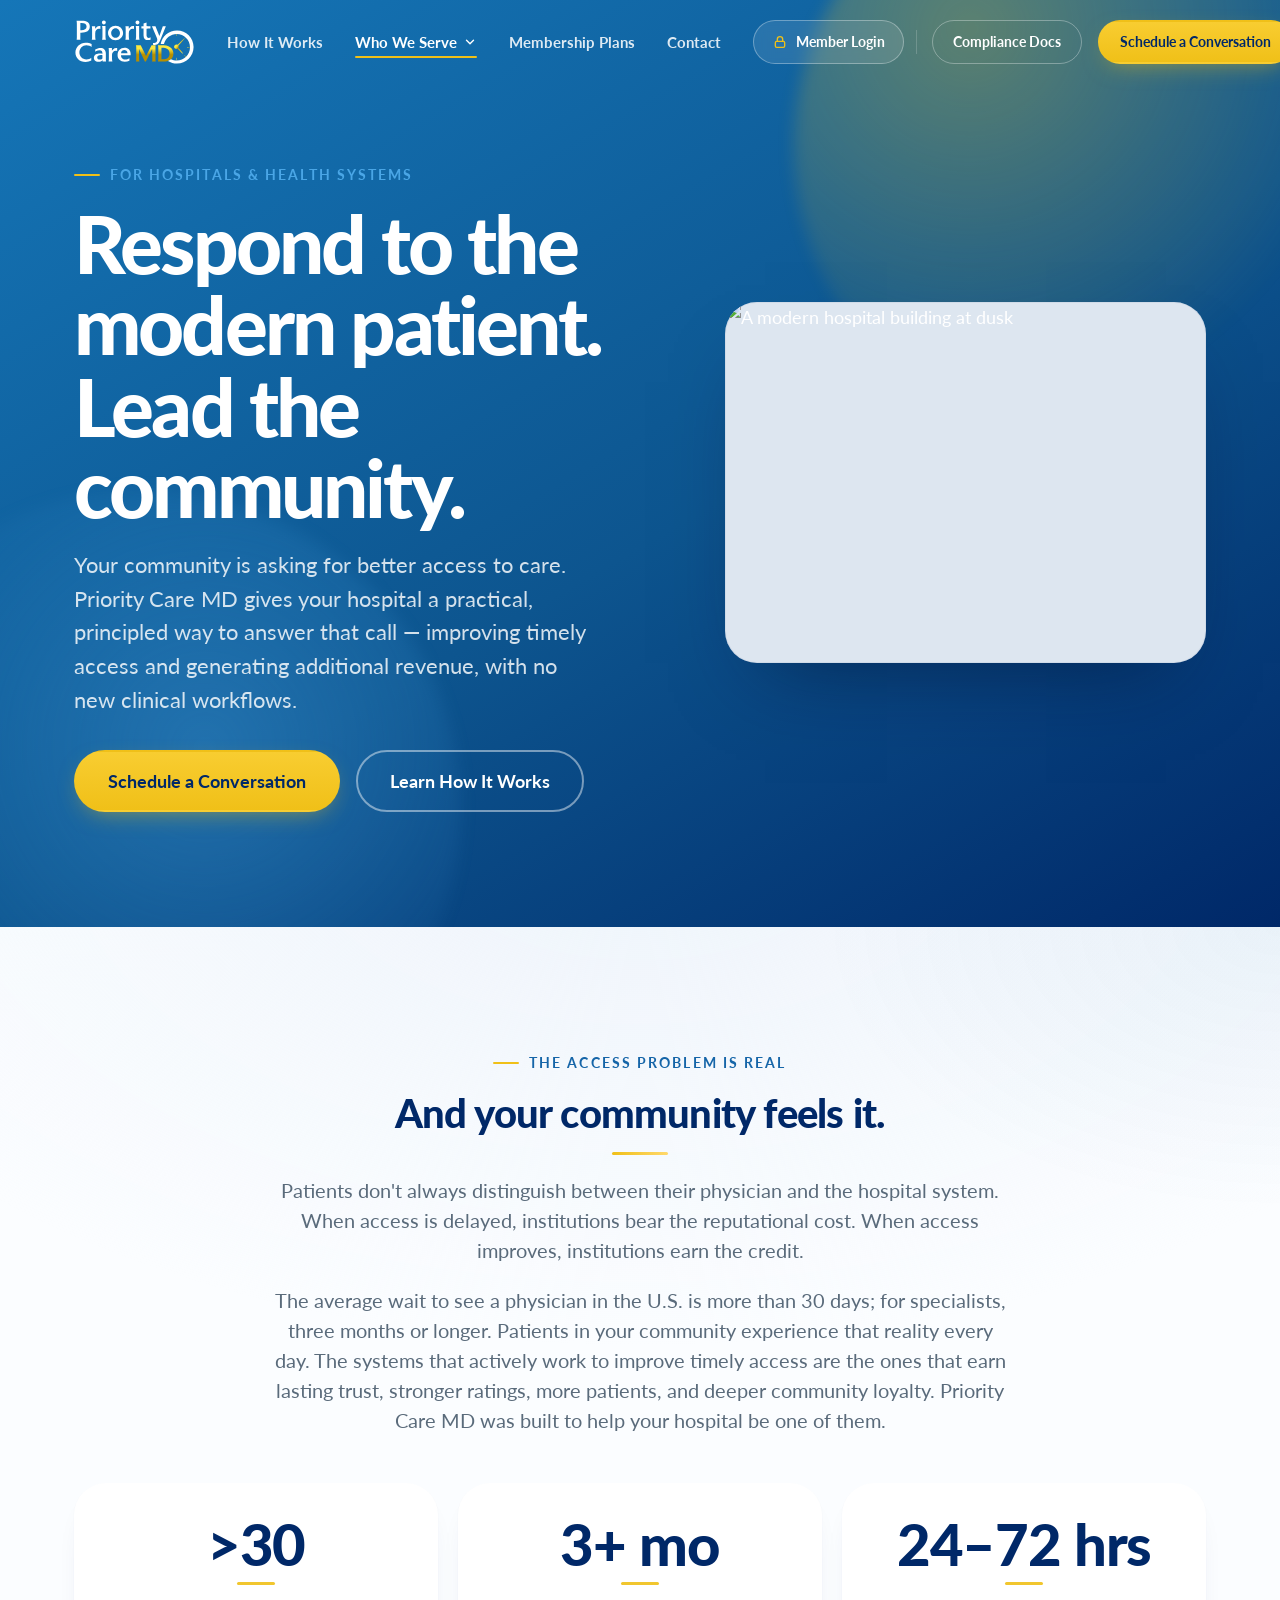
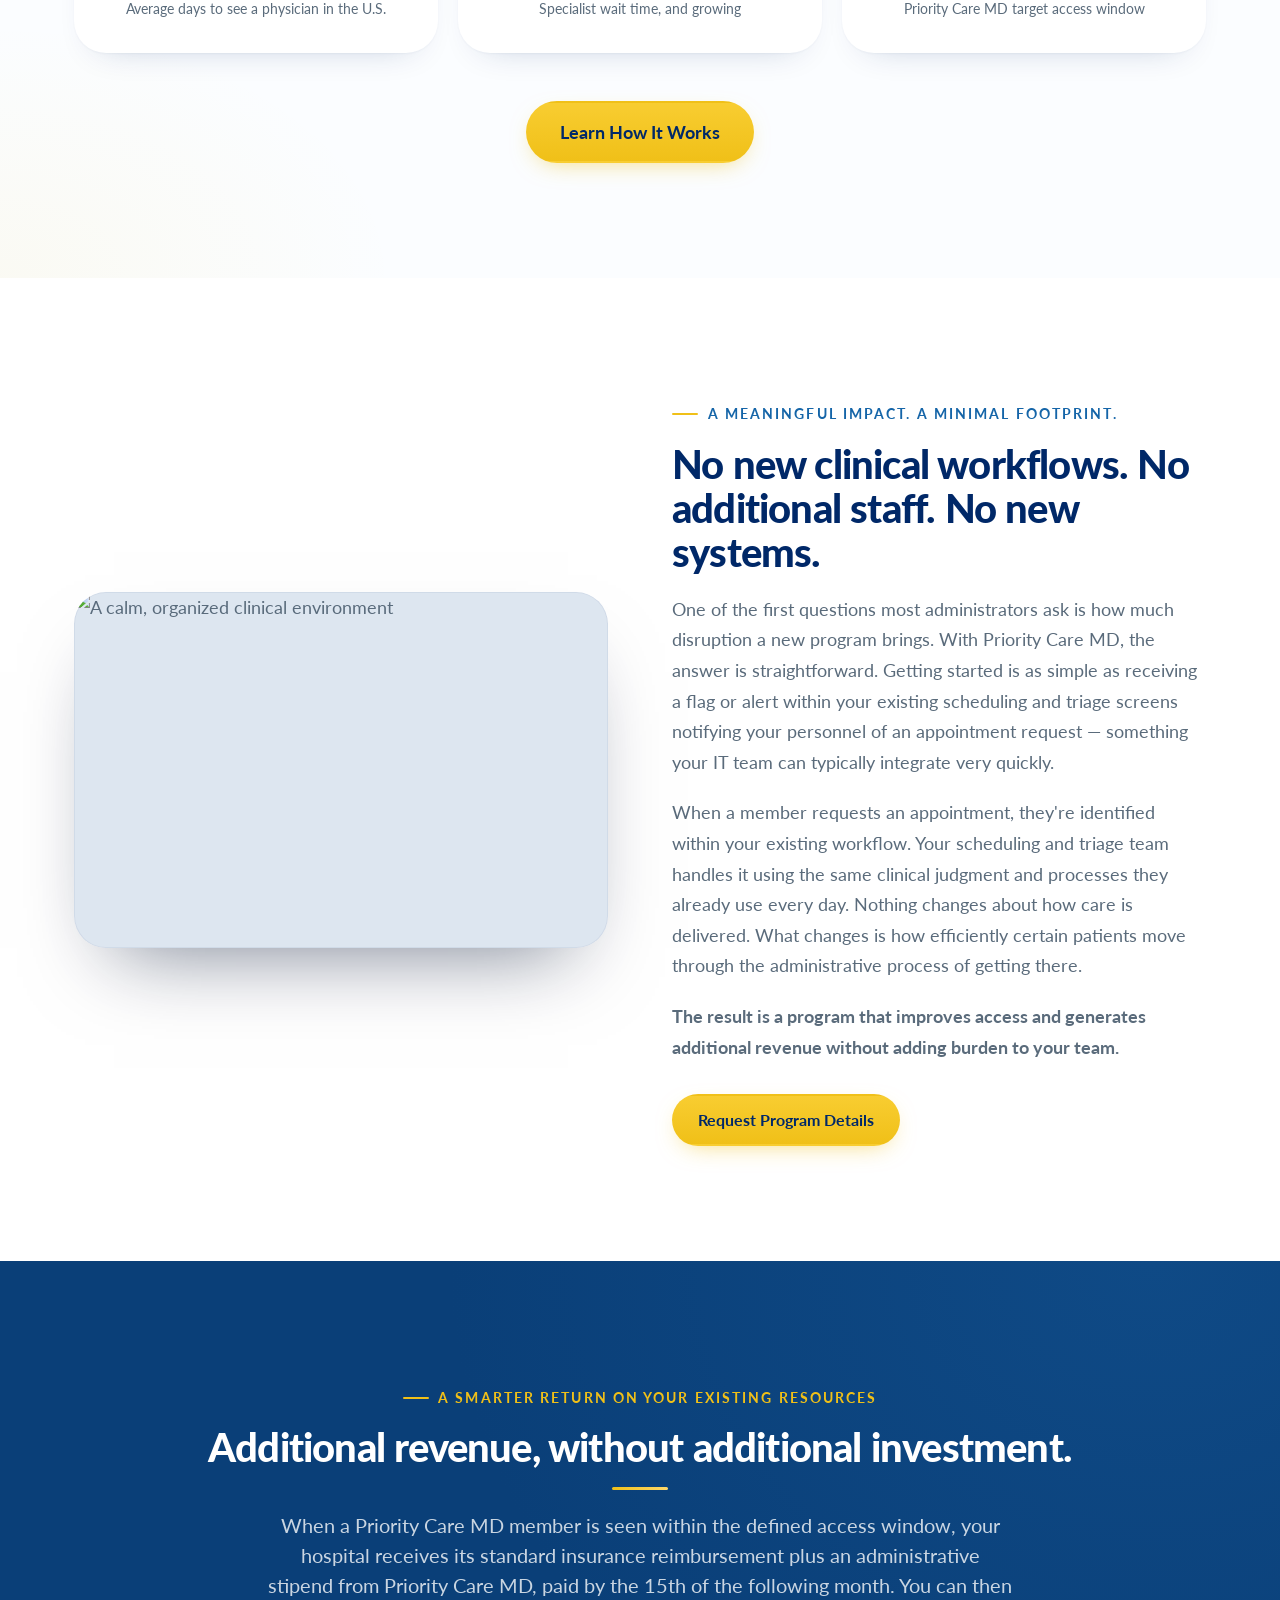
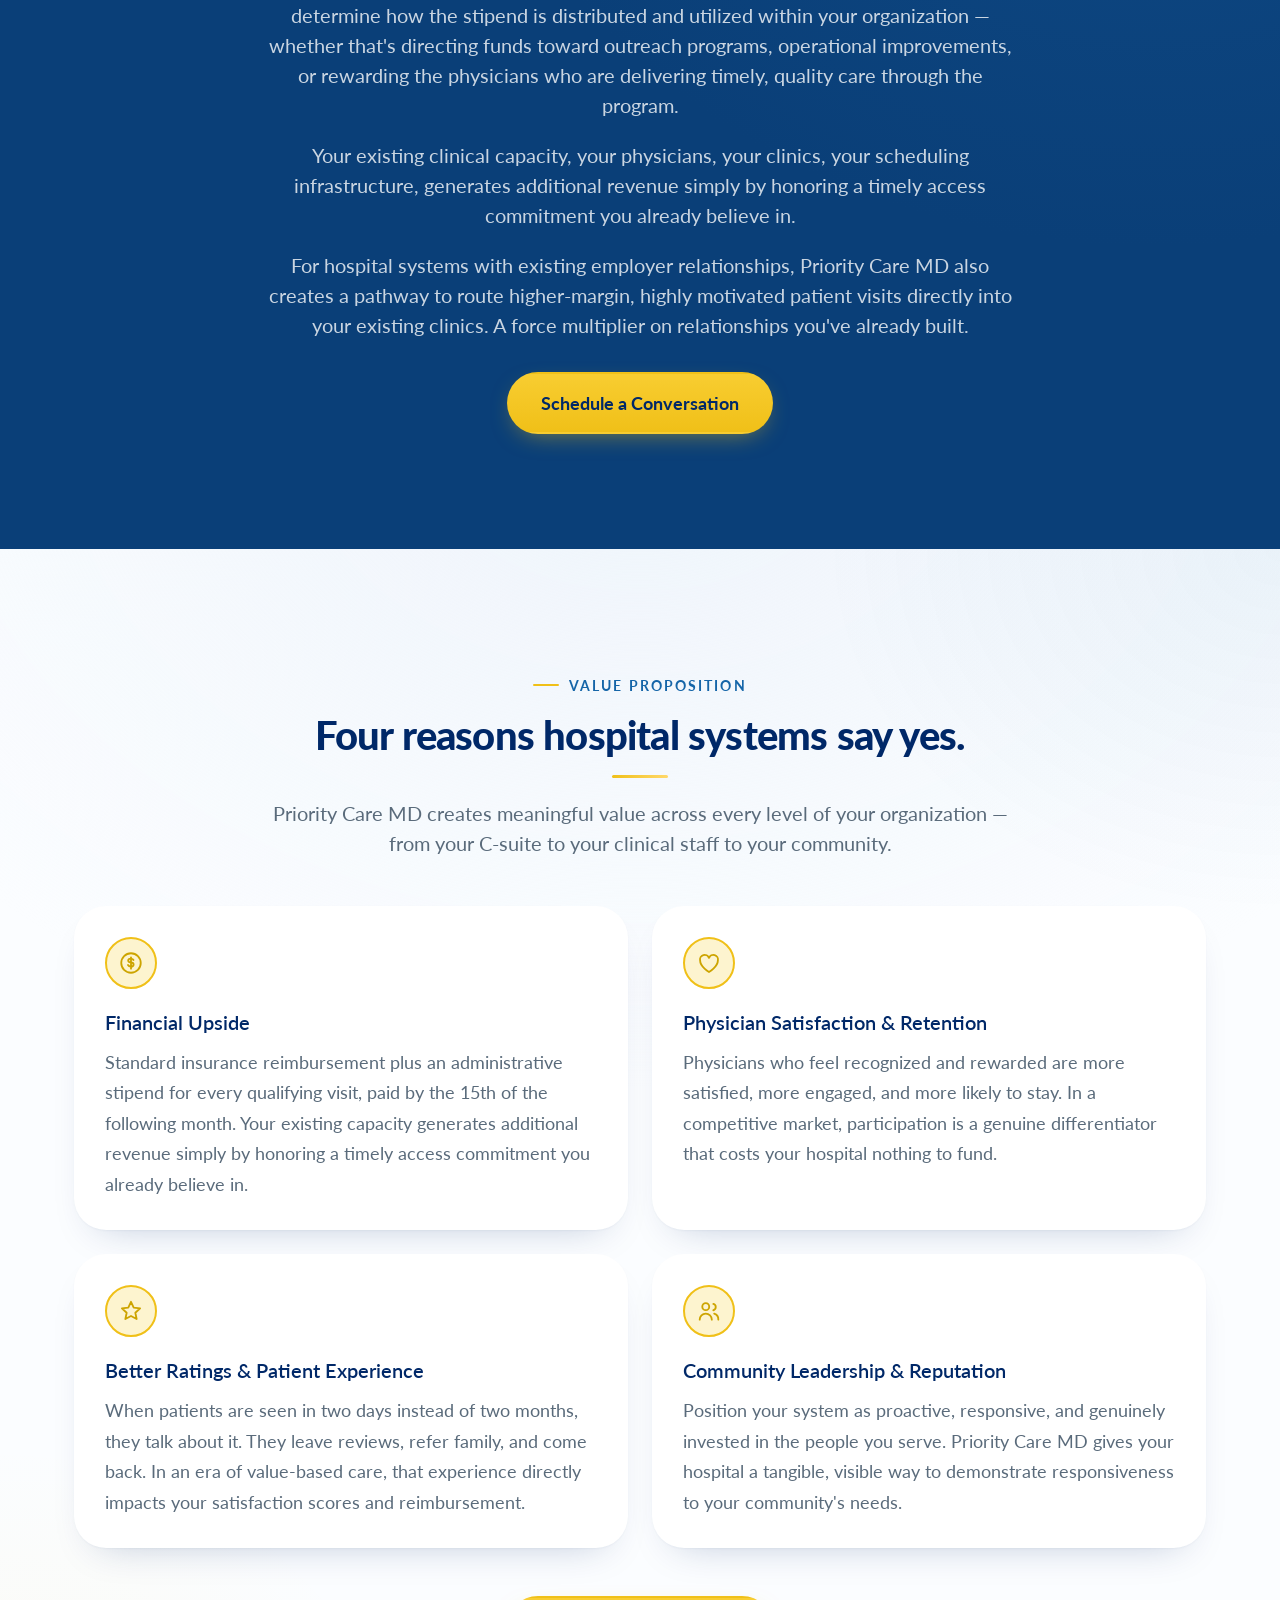
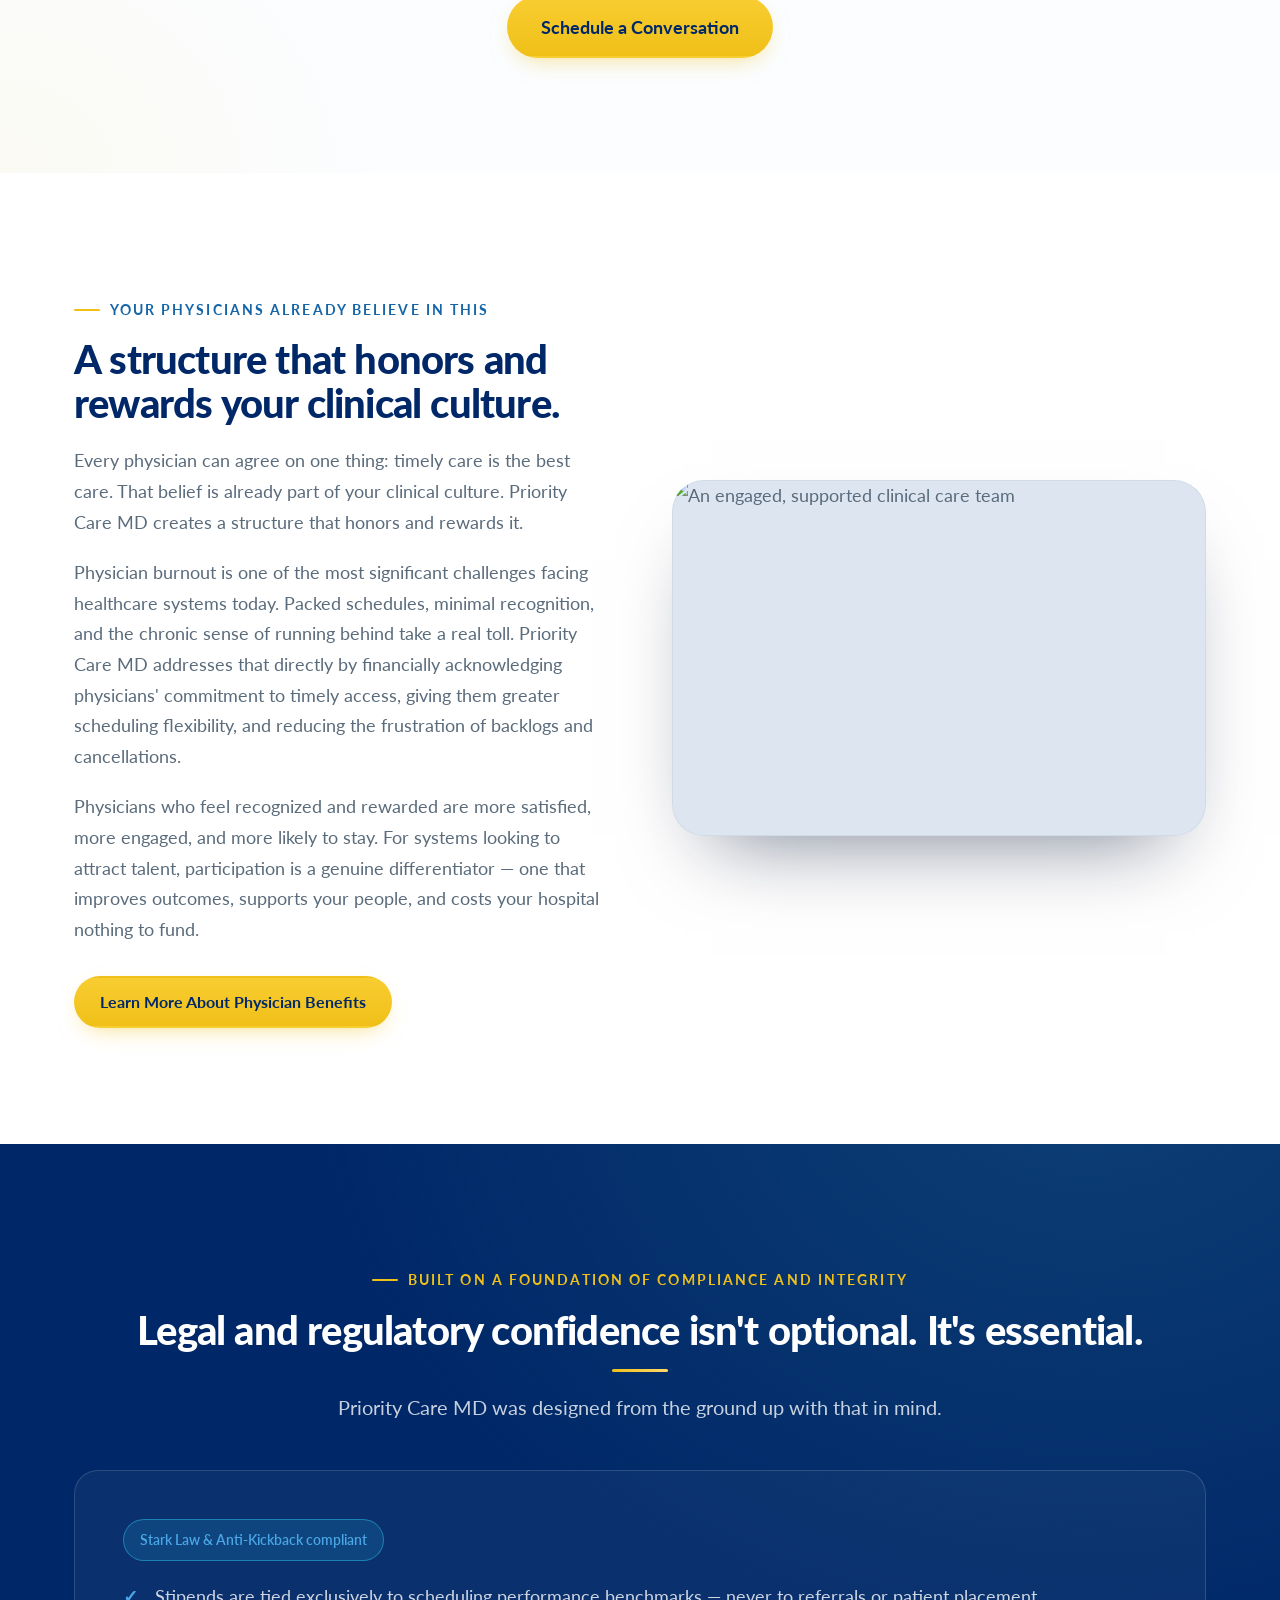
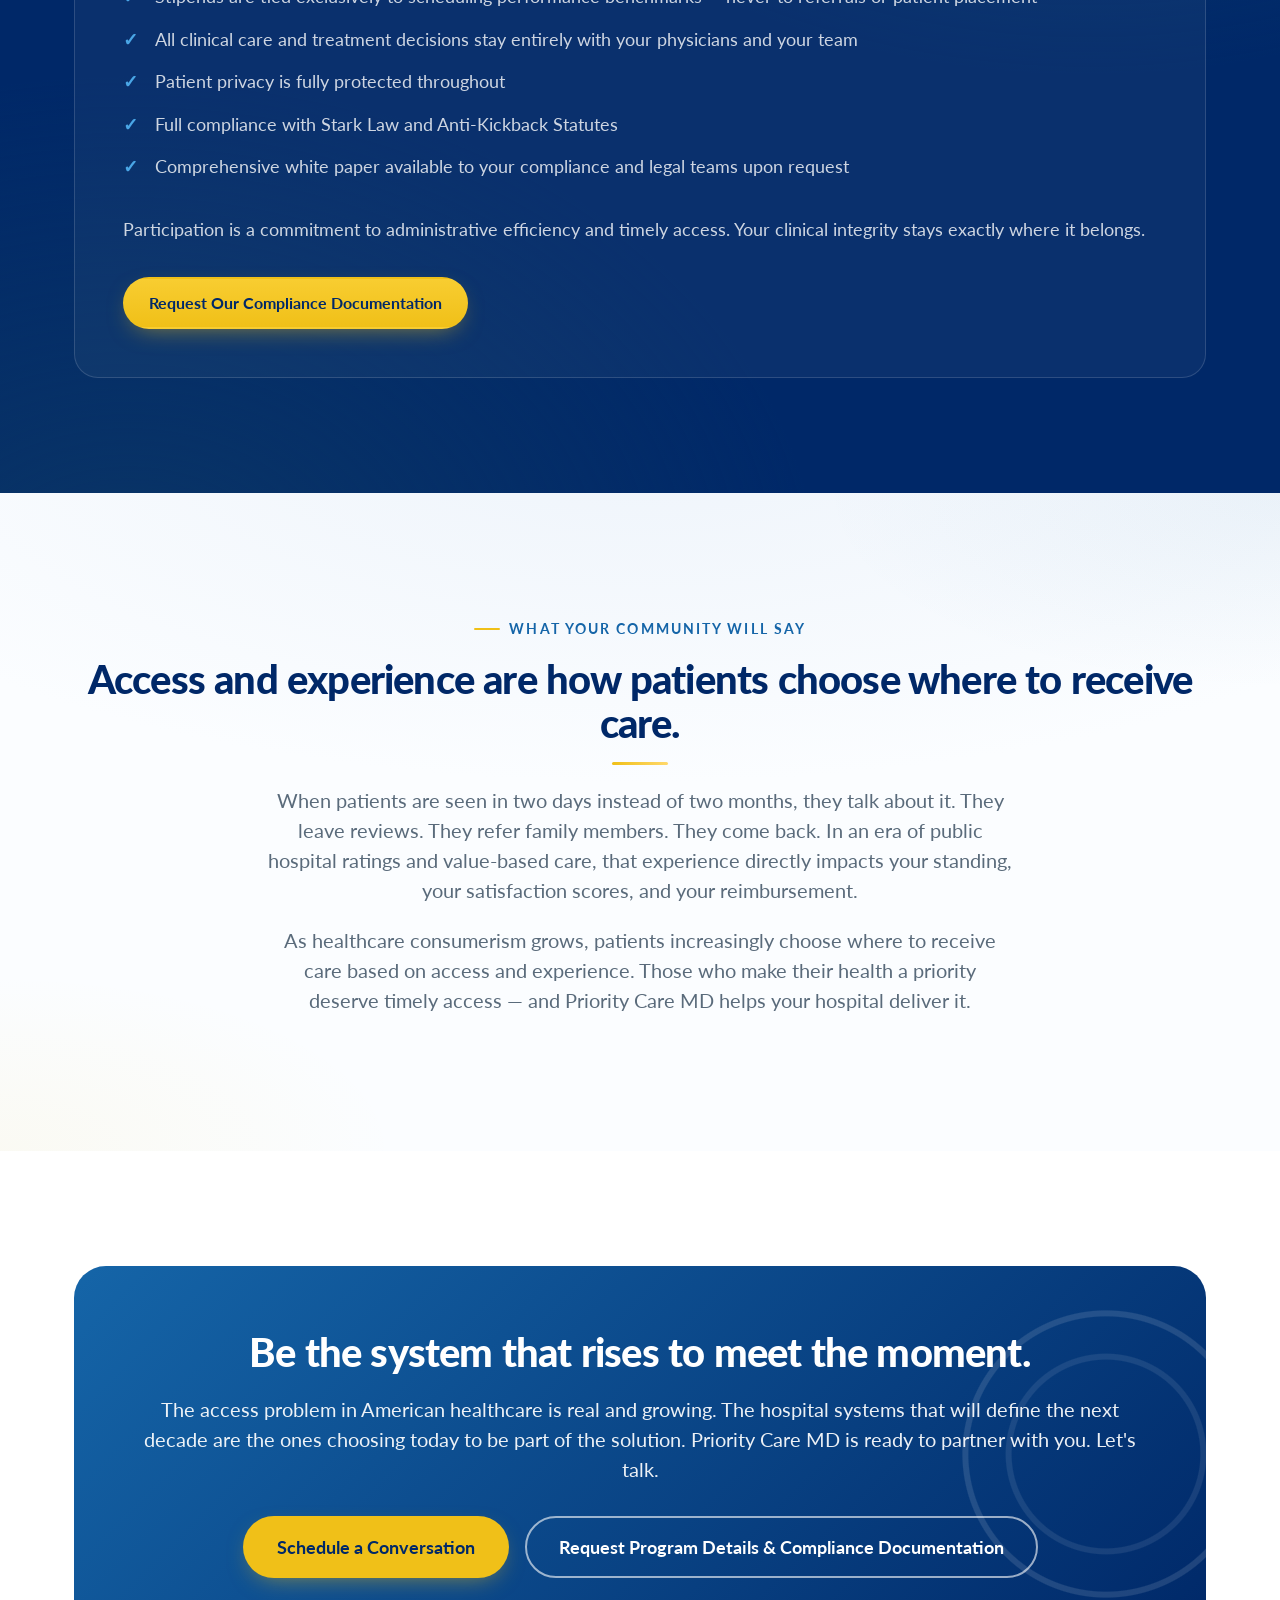
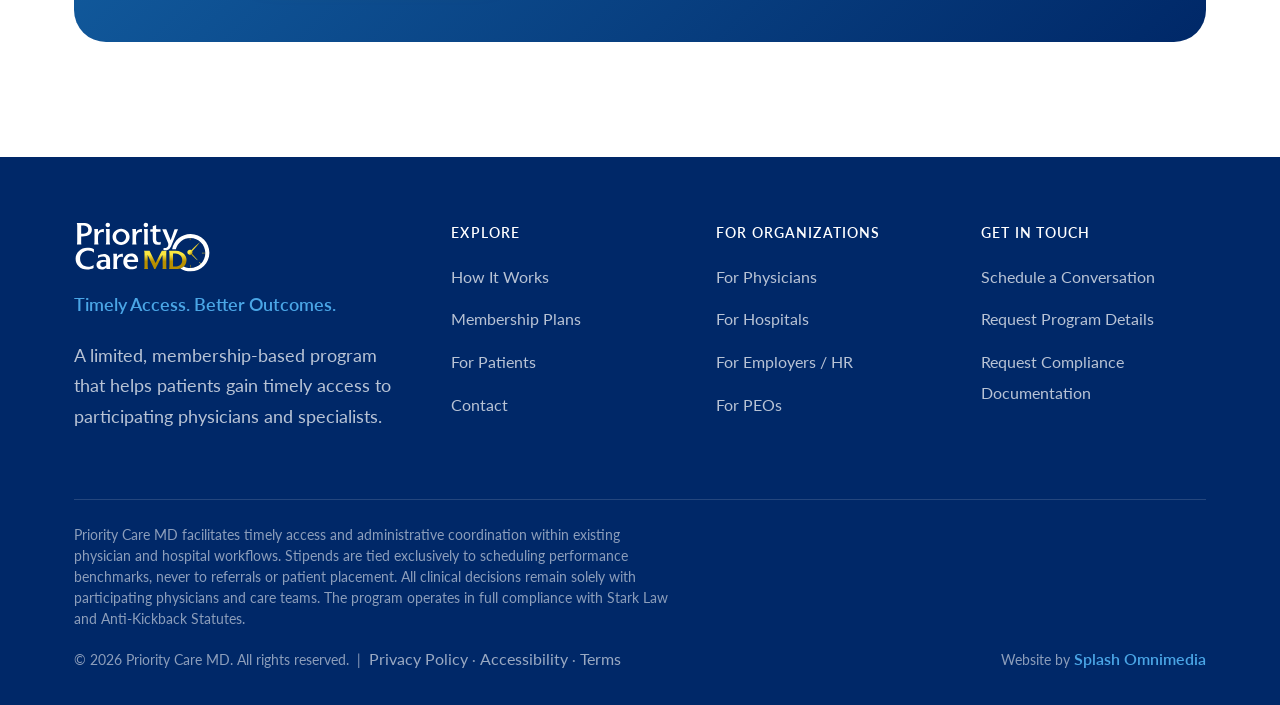
==== commit a8b36094: "Update hospitals.html" ====
--- a/hospitals.html
+++ b/hospitals.html
@@ -127,8 +127,9 @@
     <div class="container center">
       <span class="eyebrow">A smarter return on your existing resources</span>
       <h2 class="measure">Additional revenue, without additional investment.</h2>
-      <p class="lead measure">When a member is seen within the defined access window, your hospital receives its standard insurance reimbursement plus an administrative stipend from Priority Care MD, paid by the 15th of the following month. You determine how the stipend is distributed — toward outreach programs, operational improvements, or rewarding the physicians delivering timely care.</p>
-      <p class="lead measure">Your existing clinical capacity — your physicians, your clinics, your scheduling infrastructure — generates additional revenue simply by honoring a timely access commitment you already believe in. For systems with existing employer relationships, Priority Care MD also creates a pathway to route higher-margin, highly motivated patient visits directly into your existing clinics.</p>
+      <p class="lead measure">When a Priority Care MD member is seen within the defined access window, your hospital receives its standard insurance reimbursement plus an administrative stipend from Priority Care MD, paid by the 15th of the following month. You can then determine how the stipend is distributed and utilized within your organization — whether that's directing funds toward outreach programs, operational improvements, or rewarding the physicians who are delivering timely, quality care through the program.</p>
+      <p class="lead measure">Your existing clinical capacity, your physicians, your clinics, your scheduling infrastructure, generates additional revenue simply by honoring a timely access commitment you already believe in.</p>
+      <p class="lead measure">For hospital systems with existing employer relationships, Priority Care MD also creates a pathway to route higher-margin, highly motivated patient visits directly into your existing clinics. A force multiplier on relationships you've already built.</p>
       <div class="center mt-2"><a class="btn btn-cta btn-lg" href="contact.html#hospital">Schedule a Conversation</a></div>
     </div>
   </section>
@@ -142,10 +143,10 @@
     </div>
     <div class="container mt-3">
       <div class="grid grid-2">
-        <div class="card"><div class="card-icon"><span class="ic ic-coin"></span></div><h4>Financial upside</h4><p>Standard insurance reimbursement plus an administrative stipend for every qualifying visit, paid by the 15th of the following month. Your existing capacity generates additional revenue simply by honoring a timely access commitment you already believe in.</p></div>
-        <div class="card"><div class="card-icon"><span class="ic ic-heart"></span></div><h4>Physician satisfaction &amp; retention</h4><p>Physicians who feel recognized and rewarded are more satisfied, more engaged, and more likely to stay. In a competitive market, participation is a genuine differentiator that costs your hospital nothing to fund.</p></div>
-        <div class="card"><div class="card-icon"><span class="ic ic-star"></span></div><h4>Better ratings &amp; patient experience</h4><p>When patients are seen in two days instead of two months, they talk about it. They leave reviews, refer family, and come back. In an era of value-based care, that experience directly impacts your satisfaction scores and reimbursement.</p></div>
-        <div class="card"><div class="card-icon"><span class="ic ic-users"></span></div><h4>Community leadership &amp; reputation</h4><p>Position your system as proactive, responsive, and genuinely invested in the people you serve. Priority Care MD gives your hospital a tangible, visible way to demonstrate responsiveness to your community's needs.</p></div>
+        <div class="card"><div class="card-icon"><span class="ic ic-coin"></span></div><h4>Financial Upside</h4><p>Standard insurance reimbursement plus an administrative stipend for every qualifying visit, paid by the 15th of the following month. Your existing capacity generates additional revenue simply by honoring a timely access commitment you already believe in.</p></div>
+        <div class="card"><div class="card-icon"><span class="ic ic-heart"></span></div><h4>Physician Satisfaction &amp; Retention</h4><p>Physicians who feel recognized and rewarded are more satisfied, more engaged, and more likely to stay. In a competitive market, participation is a genuine differentiator that costs your hospital nothing to fund.</p></div>
+        <div class="card"><div class="card-icon"><span class="ic ic-star"></span></div><h4>Better Ratings &amp; Patient Experience</h4><p>When patients are seen in two days instead of two months, they talk about it. They leave reviews, refer family, and come back. In an era of value-based care, that experience directly impacts your satisfaction scores and reimbursement.</p></div>
+        <div class="card"><div class="card-icon"><span class="ic ic-users"></span></div><h4>Community Leadership &amp; Reputation</h4><p>Position your system as proactive, responsive, and genuinely invested in the people you serve. Priority Care MD gives your hospital a tangible, visible way to demonstrate responsiveness to your community's needs.</p></div>
       </div>
       <div class="center mt-3"><a class="btn btn-cta btn-lg" href="contact.html#hospital">Schedule a Conversation</a></div>
     </div>
@@ -159,7 +160,7 @@
           <span class="eyebrow">Your physicians already believe in this</span>
           <h2>A structure that honors and rewards your clinical culture.</h2>
           <p>Every physician can agree on one thing: timely care is the best care. That belief is already part of your clinical culture. Priority Care MD creates a structure that honors and rewards it.</p>
-          <p>Physician burnout is one of the most significant challenges facing healthcare systems today. Packed schedules, minimal recognition, and the chronic sense of running behind take a real toll. Priority Care MD addresses that directly — financially acknowledging physicians' commitment to timely access, giving them greater scheduling flexibility, and reducing the frustration of backlogs and cancellations.</p>
+          <p>Physician burnout is one of the most significant challenges facing healthcare systems today. Packed schedules, minimal recognition, and the chronic sense of running behind take a real toll. Priority Care MD addresses that directly by financially acknowledging physicians' commitment to timely access, giving them greater scheduling flexibility, and reducing the frustration of backlogs and cancellations.</p>
           <p>Physicians who feel recognized and rewarded are more satisfied, more engaged, and more likely to stay. For systems looking to attract talent, participation is a genuine differentiator — one that improves outcomes, supports your people, and costs your hospital nothing to fund.</p>
           <div class="btn-row mt-2"><a class="btn btn-cta" href="physicians.html">Learn More About Physician Benefits</a></div>
         </div>
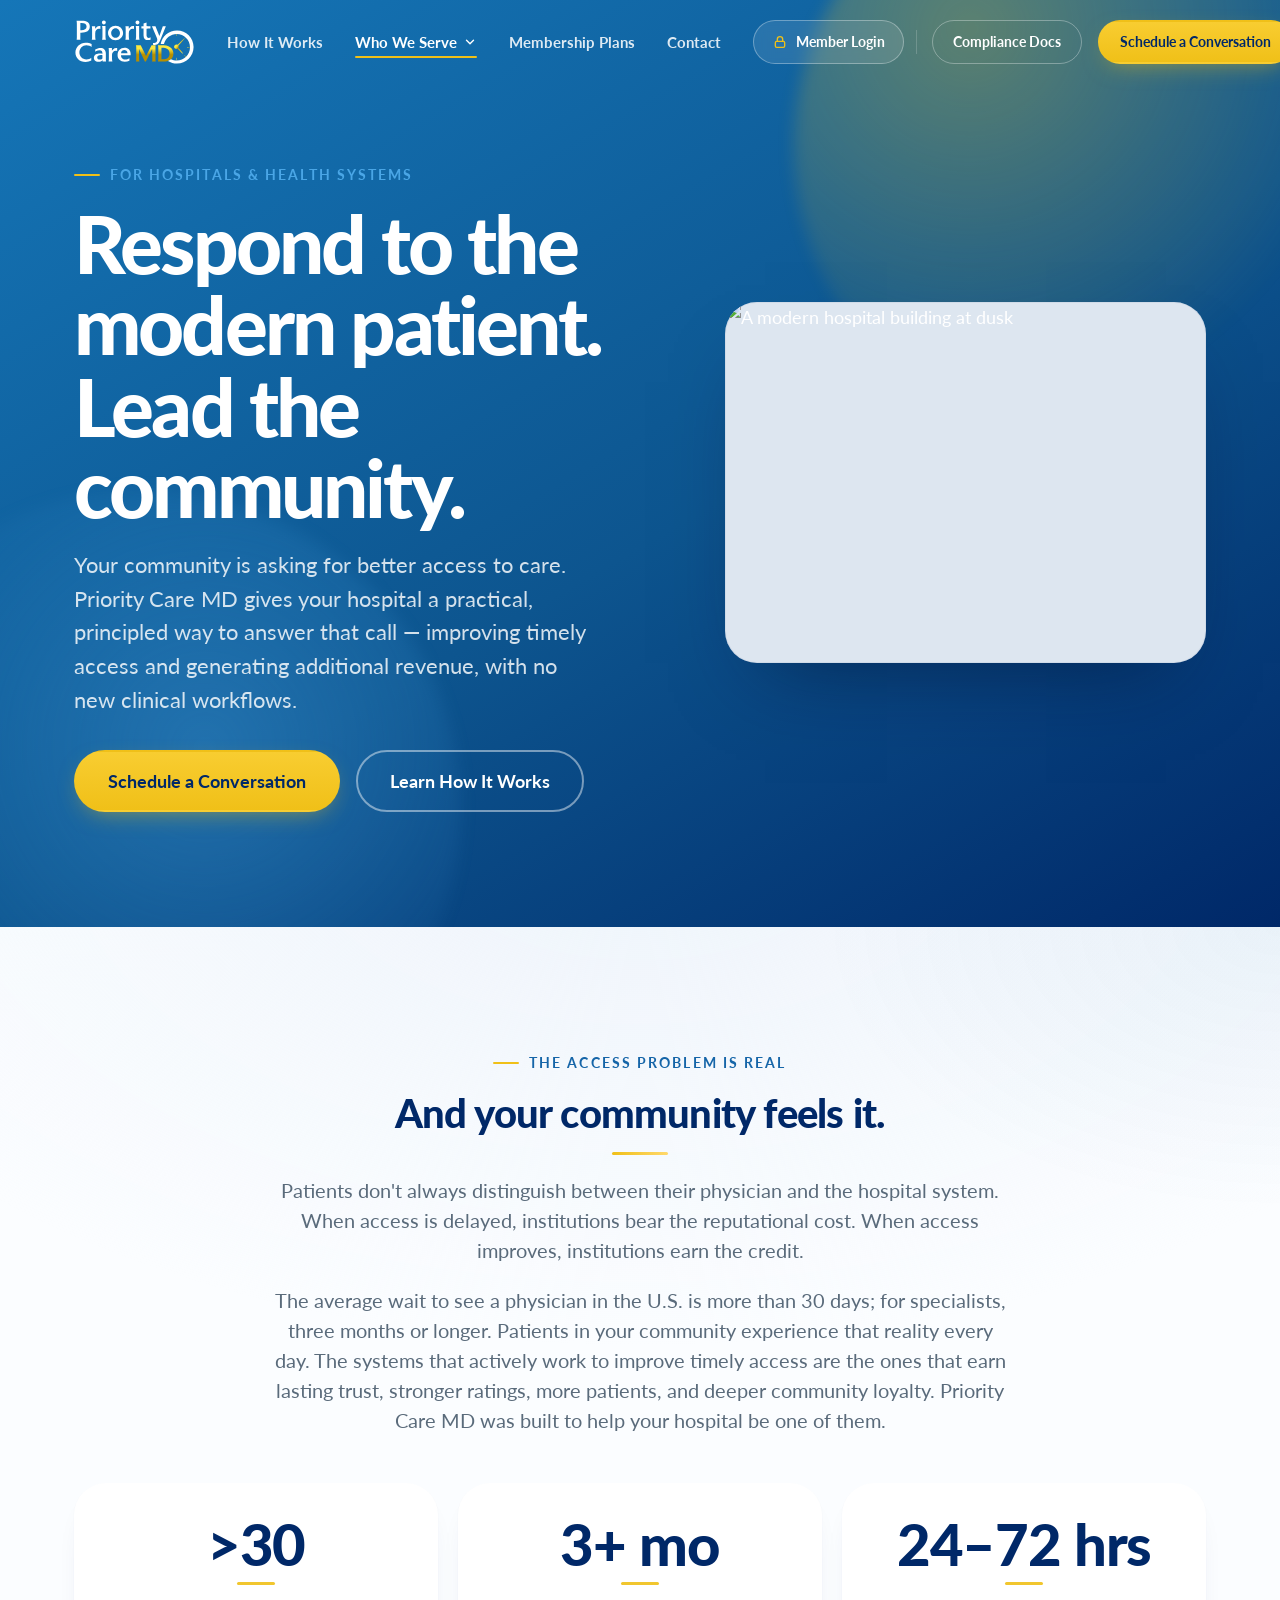
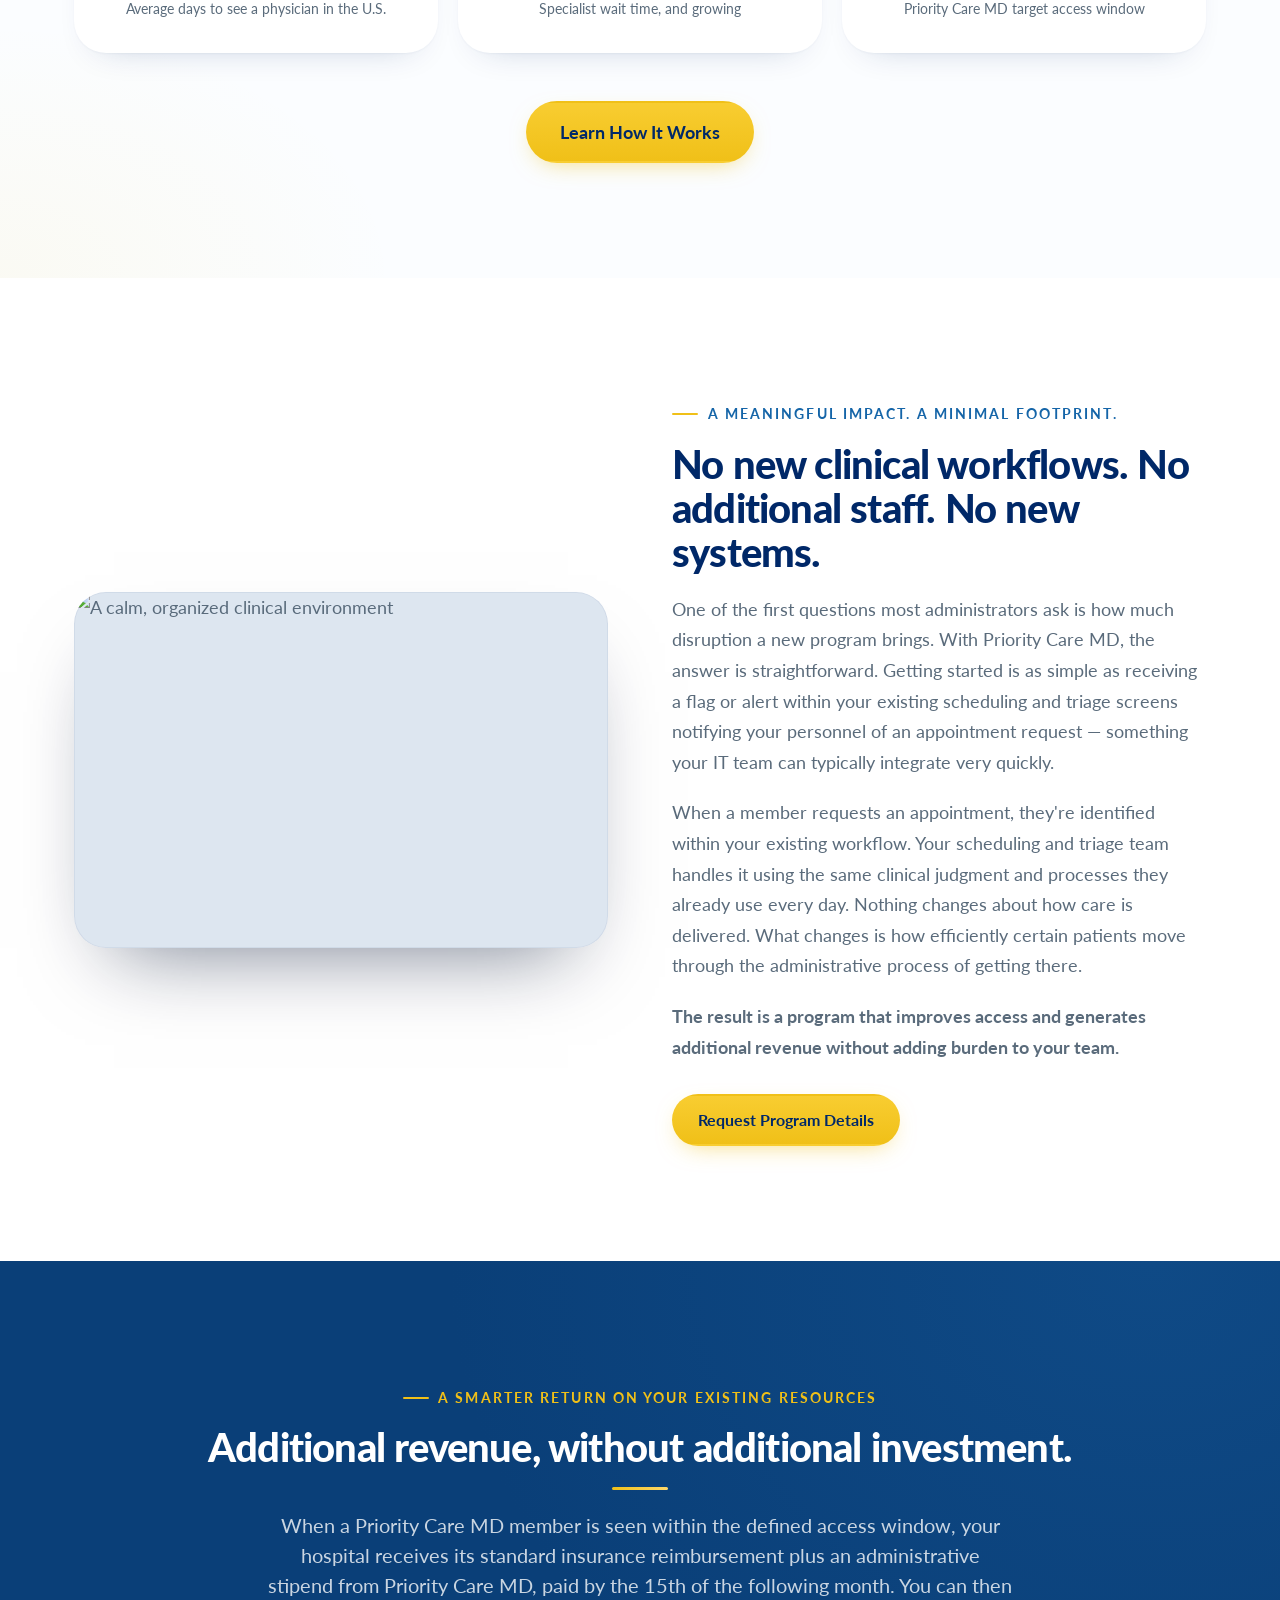
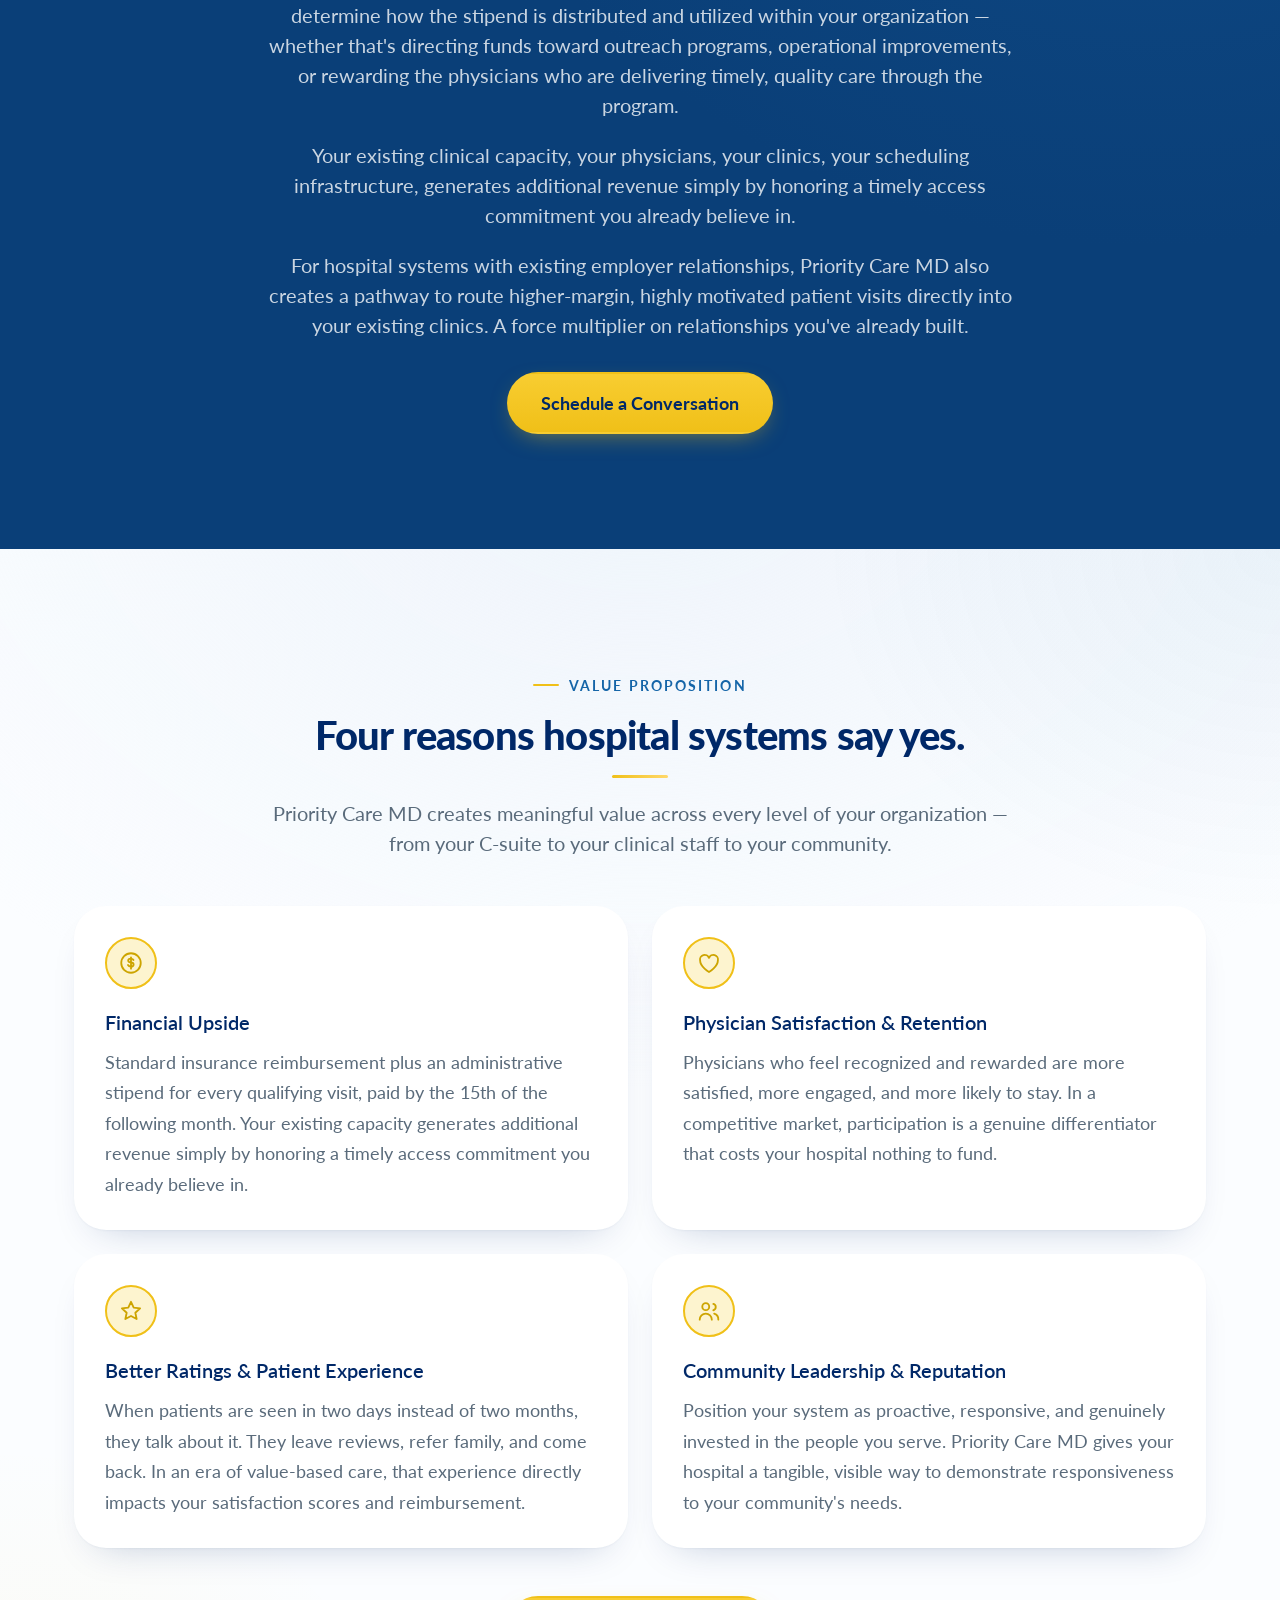
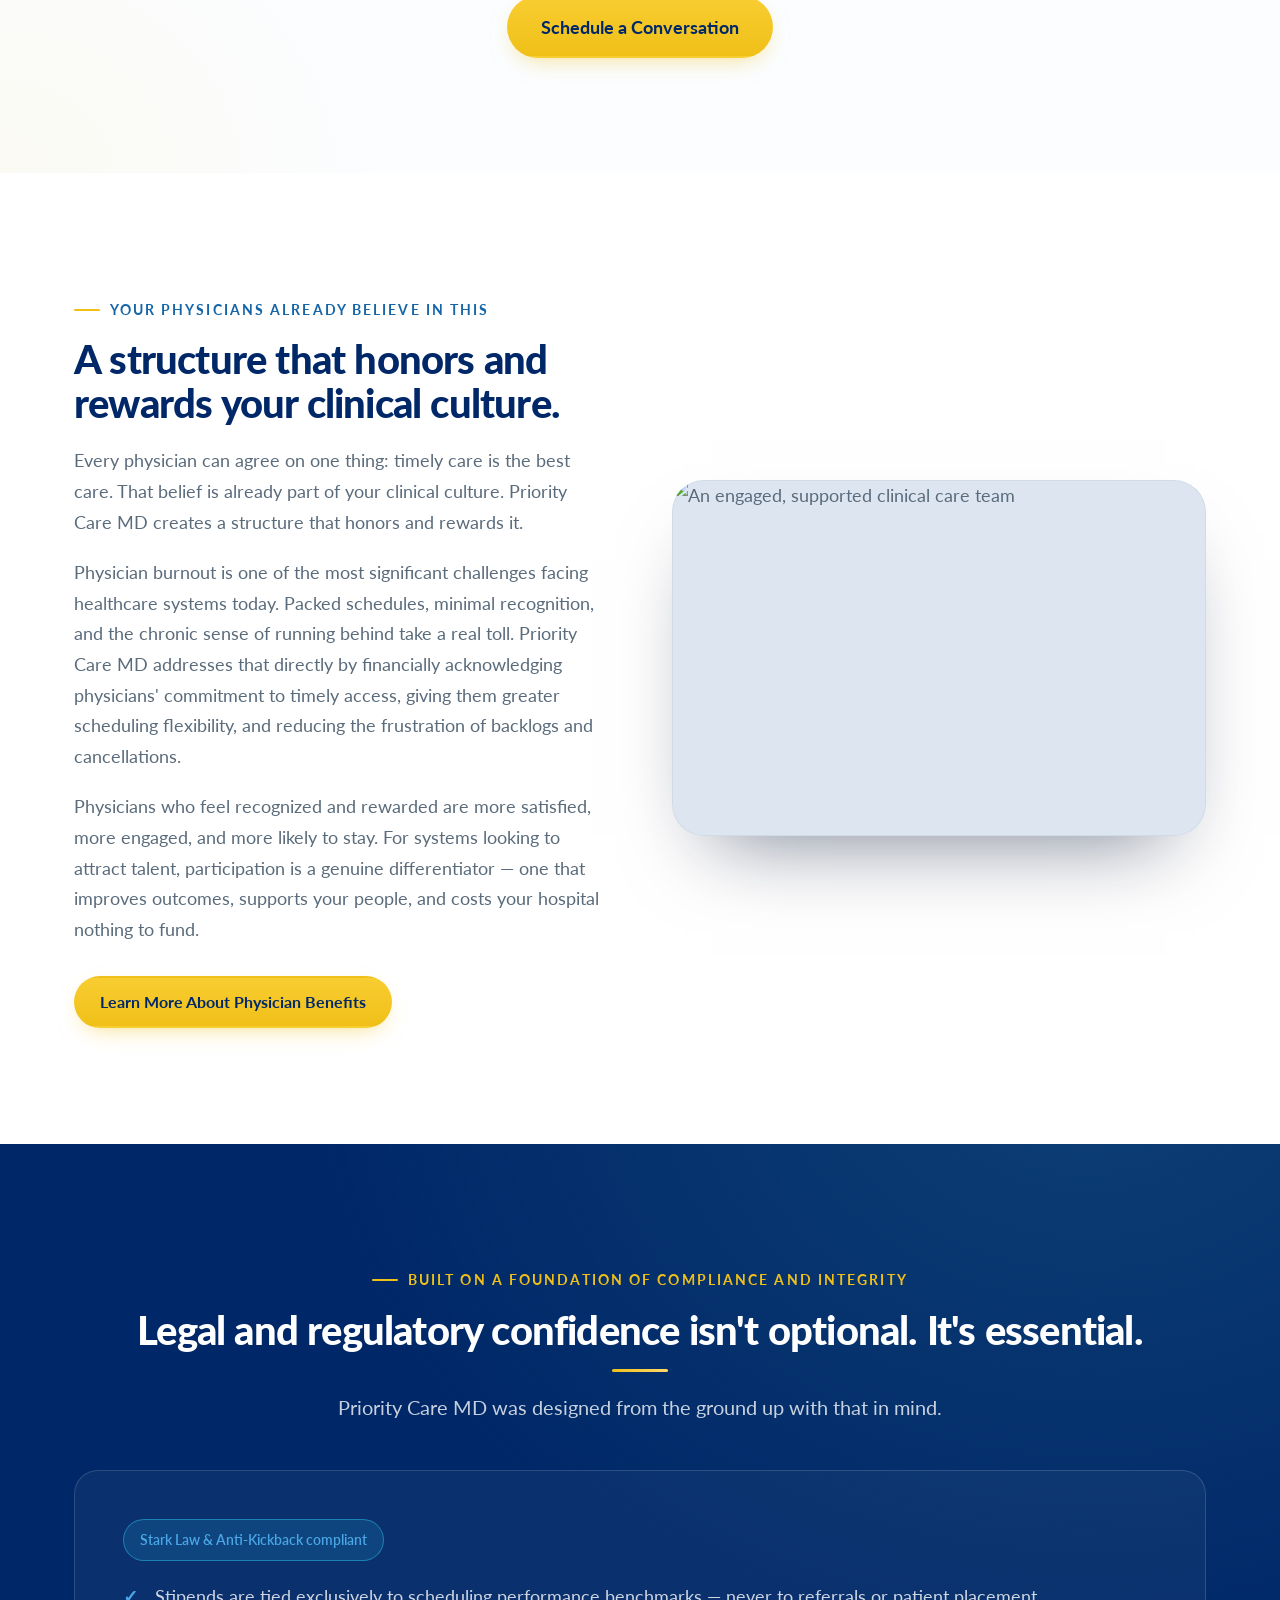
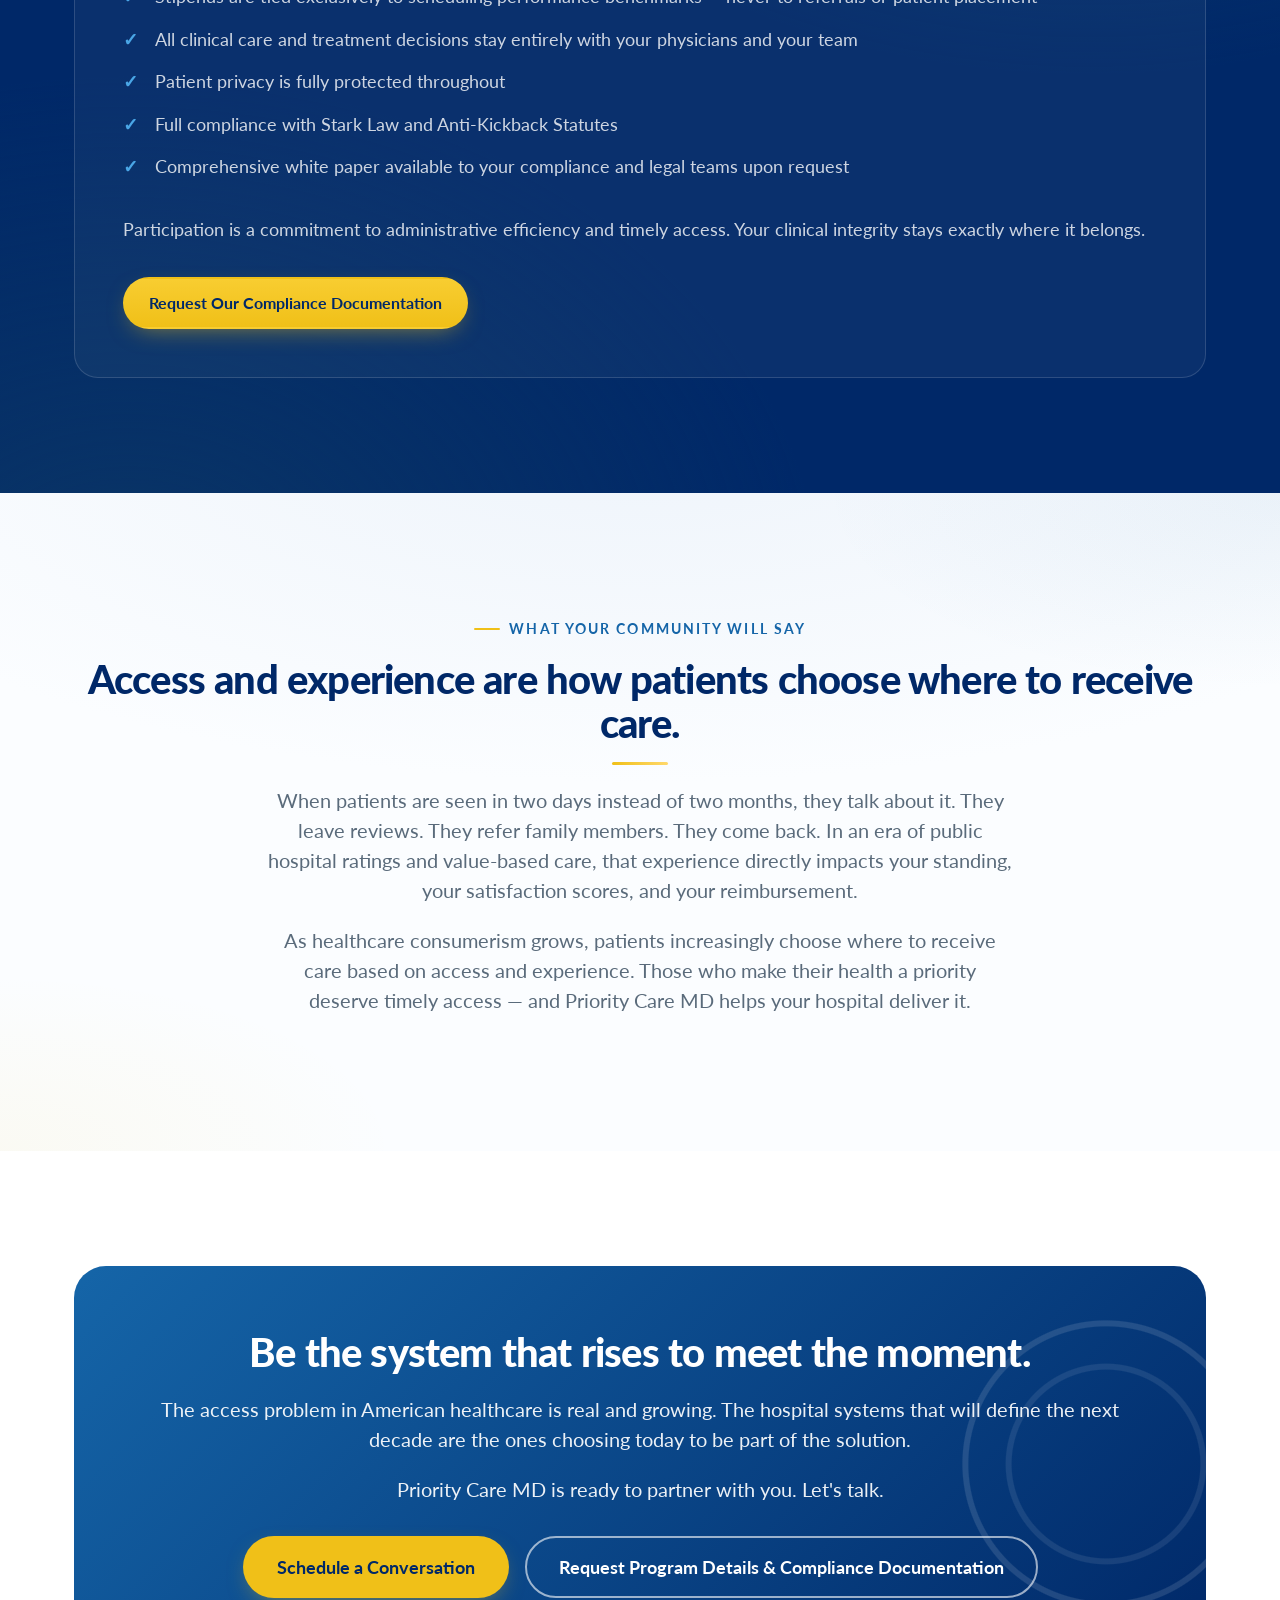
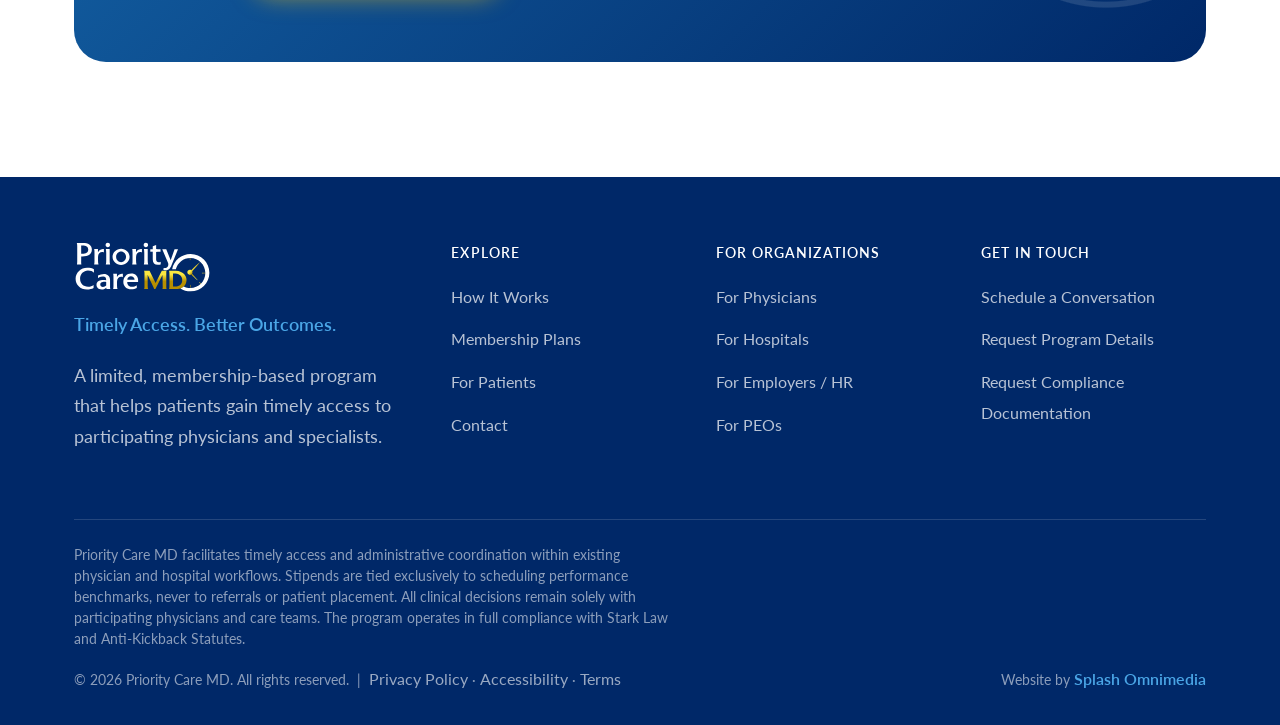
==== commit ff9d8b30: "Update hospitals.html" ====
--- a/hospitals.html
+++ b/hospitals.html
@@ -210,7 +210,8 @@
     <div class="container">
       <div class="cta-standard">
         <h2>Be the system that rises to meet the moment.</h2>
-        <p class="lead">The access problem in American healthcare is real and growing. The hospital systems that will define the next decade are the ones choosing today to be part of the solution. Priority Care MD is ready to partner with you. Let's talk.</p>
+        <p class="lead">The access problem in American healthcare is real and growing. The hospital systems that will define the next decade are the ones choosing today to be part of the solution.</p>
+        <p class="lead">Priority Care MD is ready to partner with you. Let's talk.</p>
         <div class="btn-row mt-2">
           <a class="btn btn-cta btn-lg" href="contact.html#hospital">Schedule a Conversation</a>
           <a class="btn btn-inverted-out btn-lg" href="contact.html#hospital">Request Program Details &amp; Compliance Documentation</a>
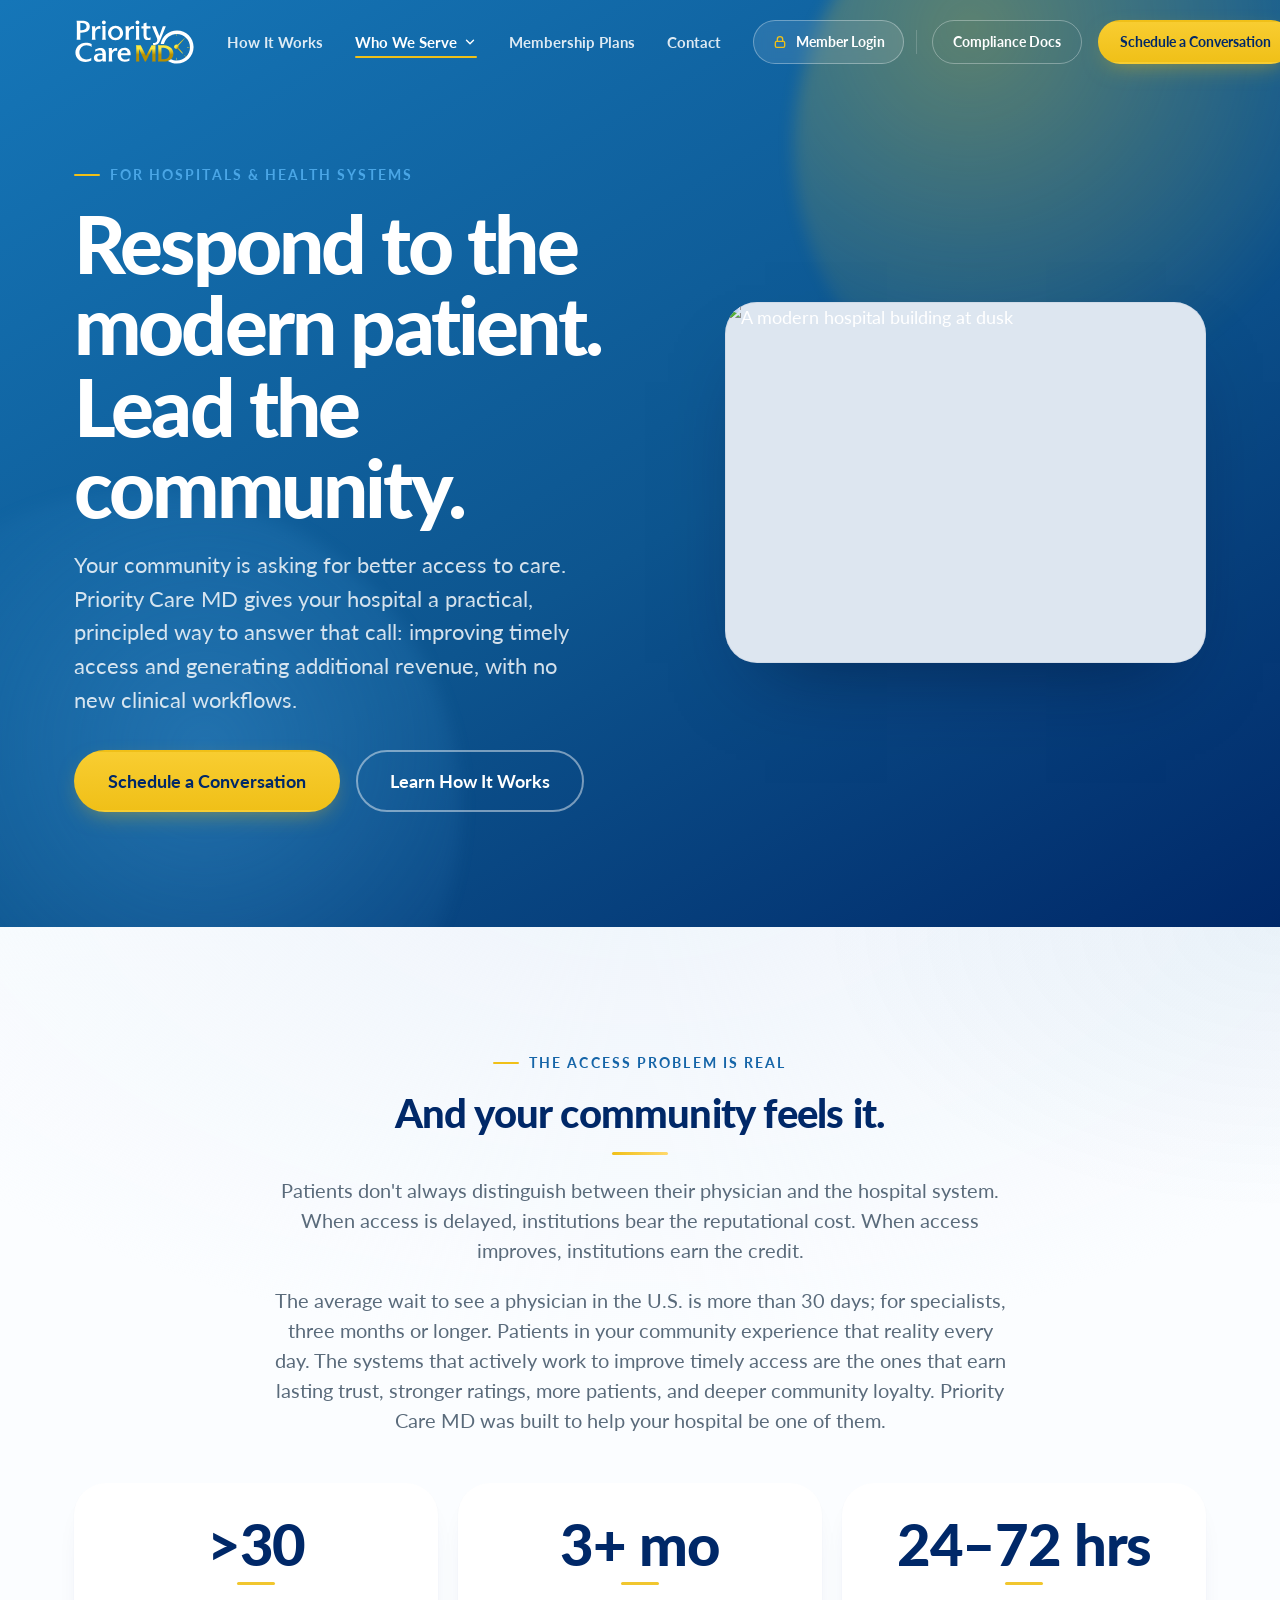
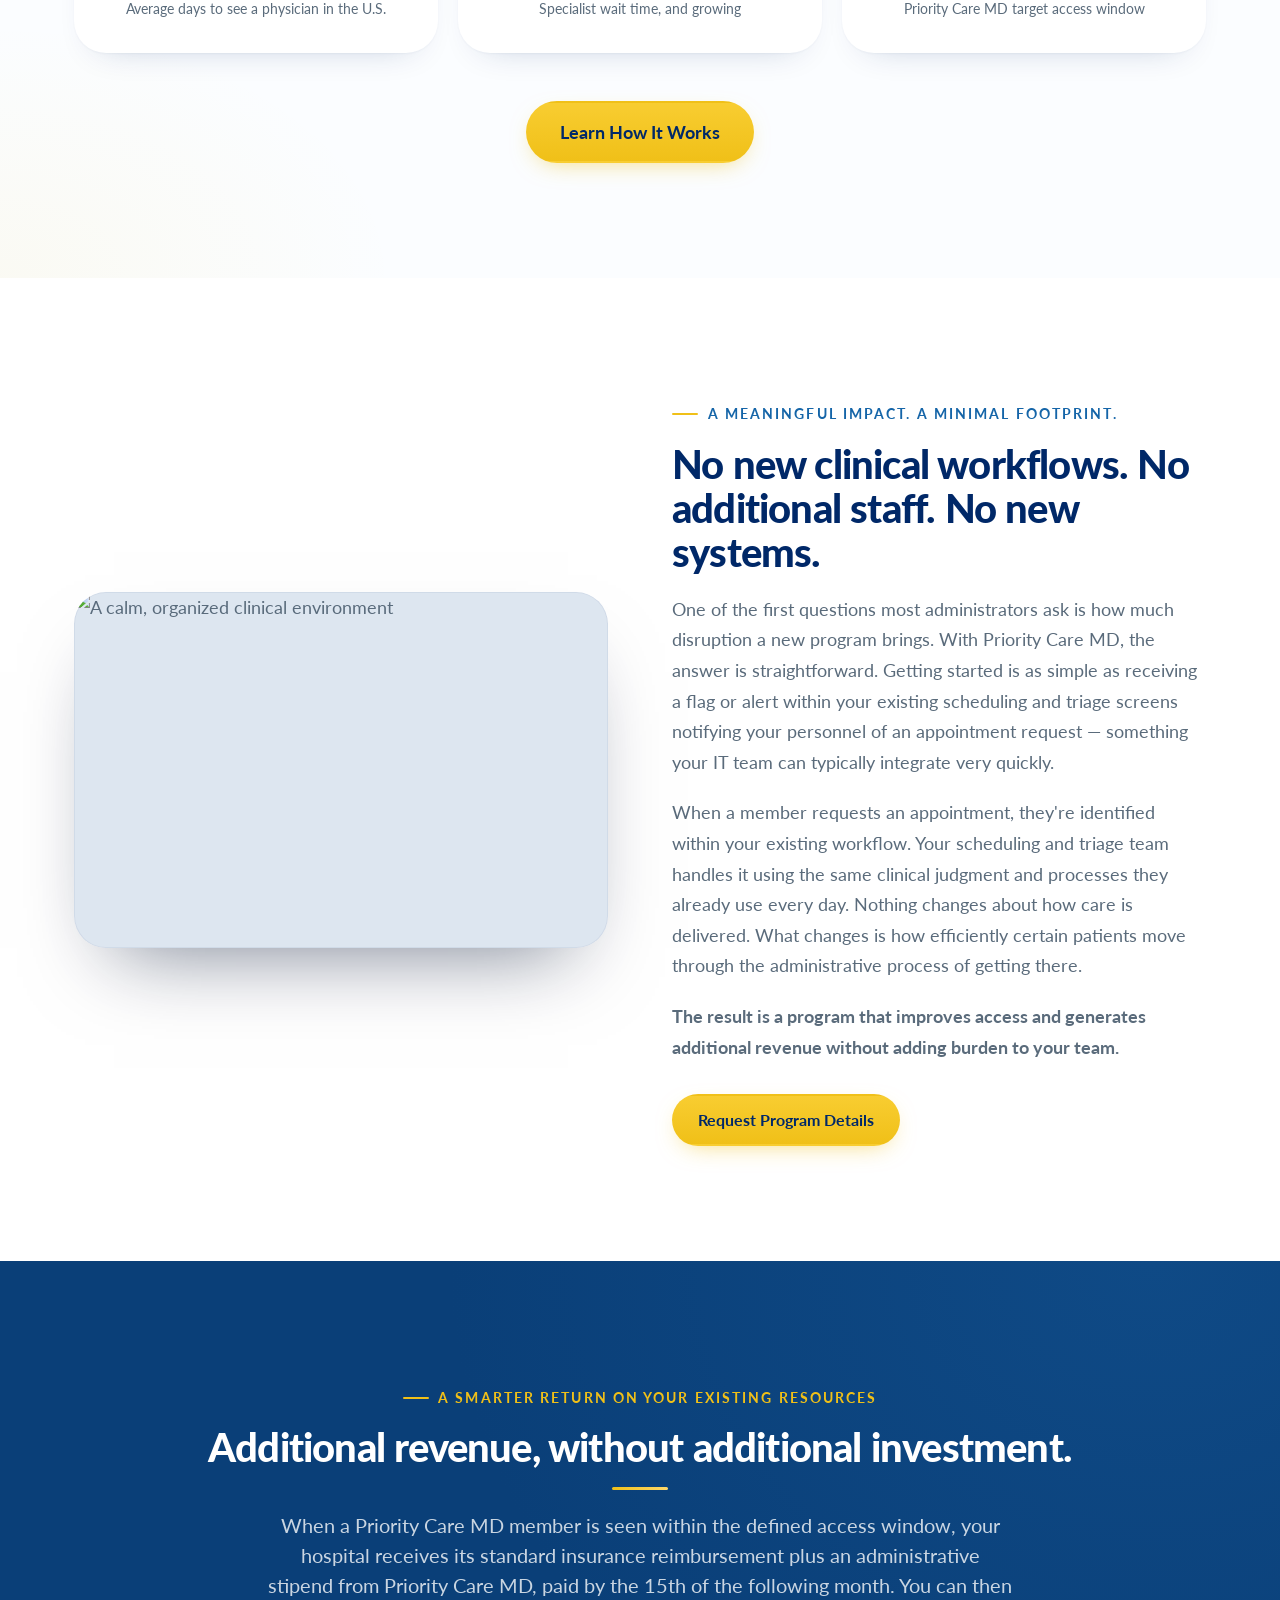
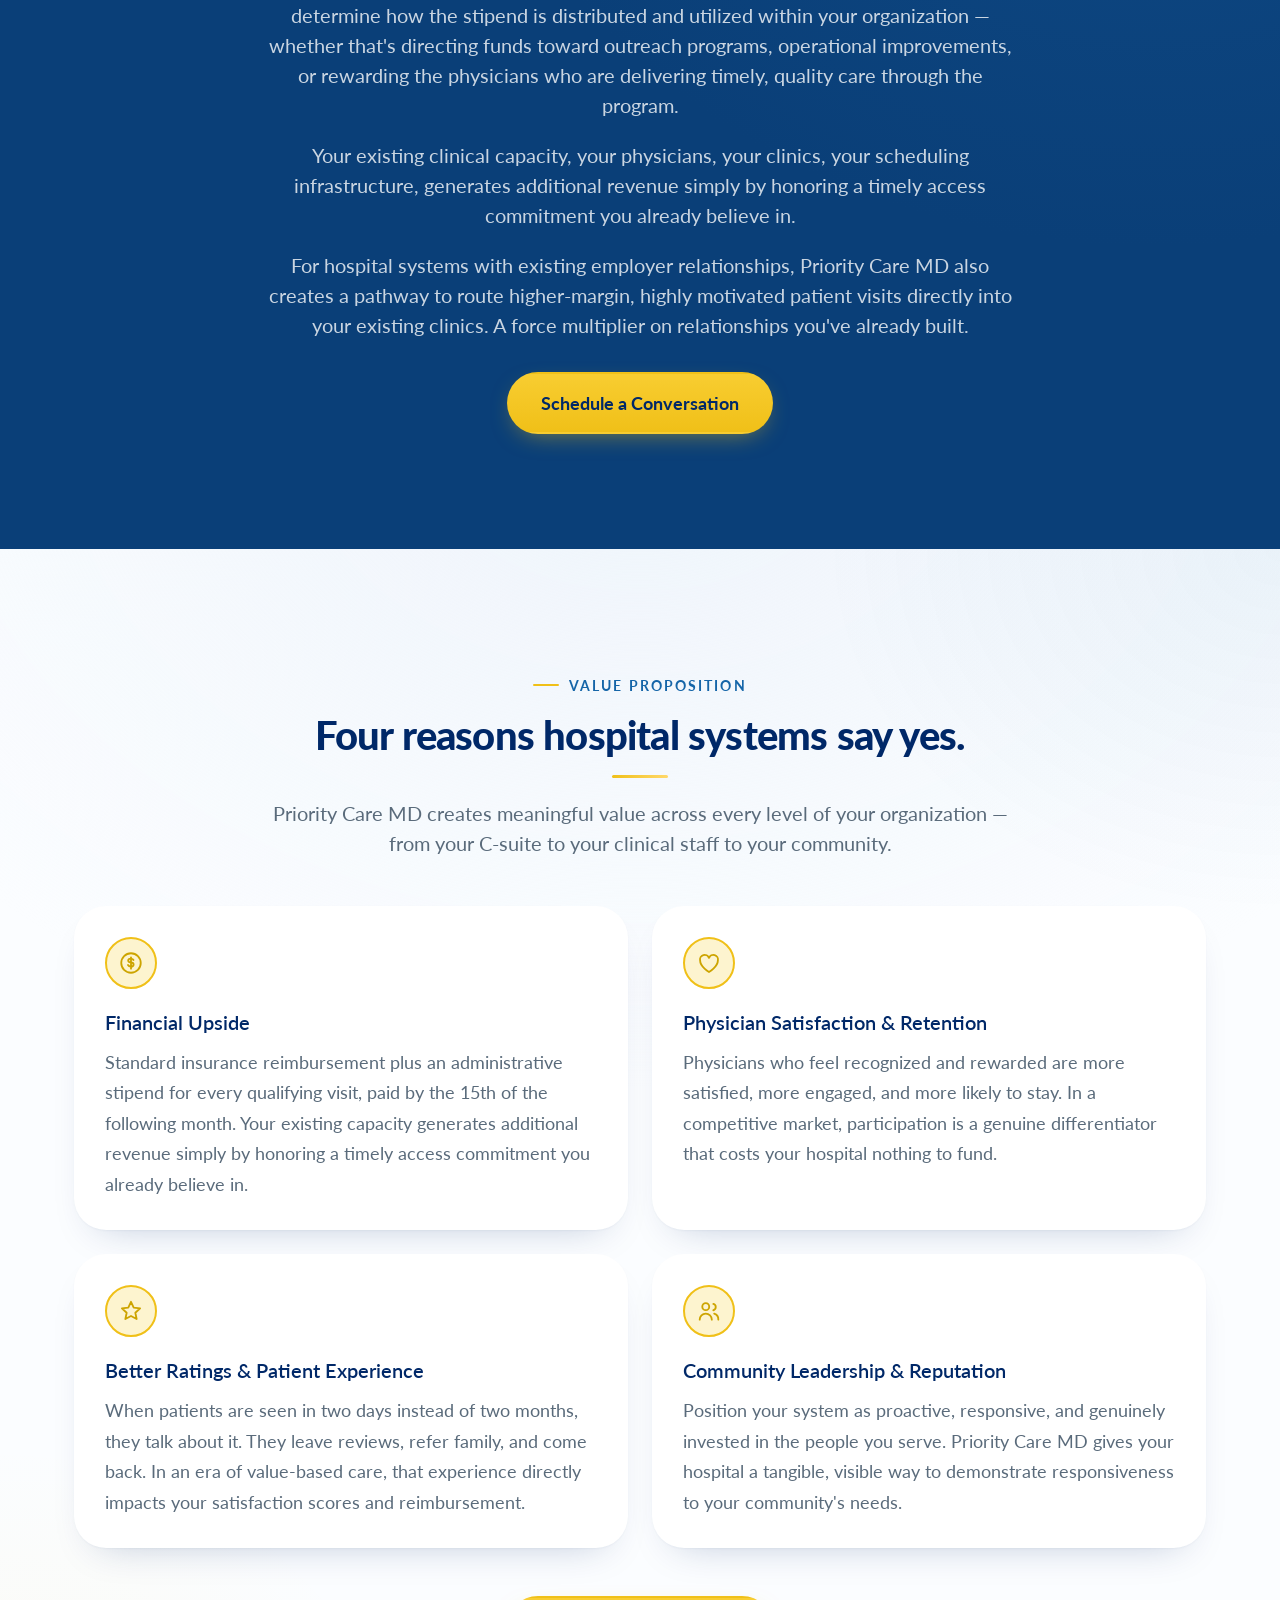
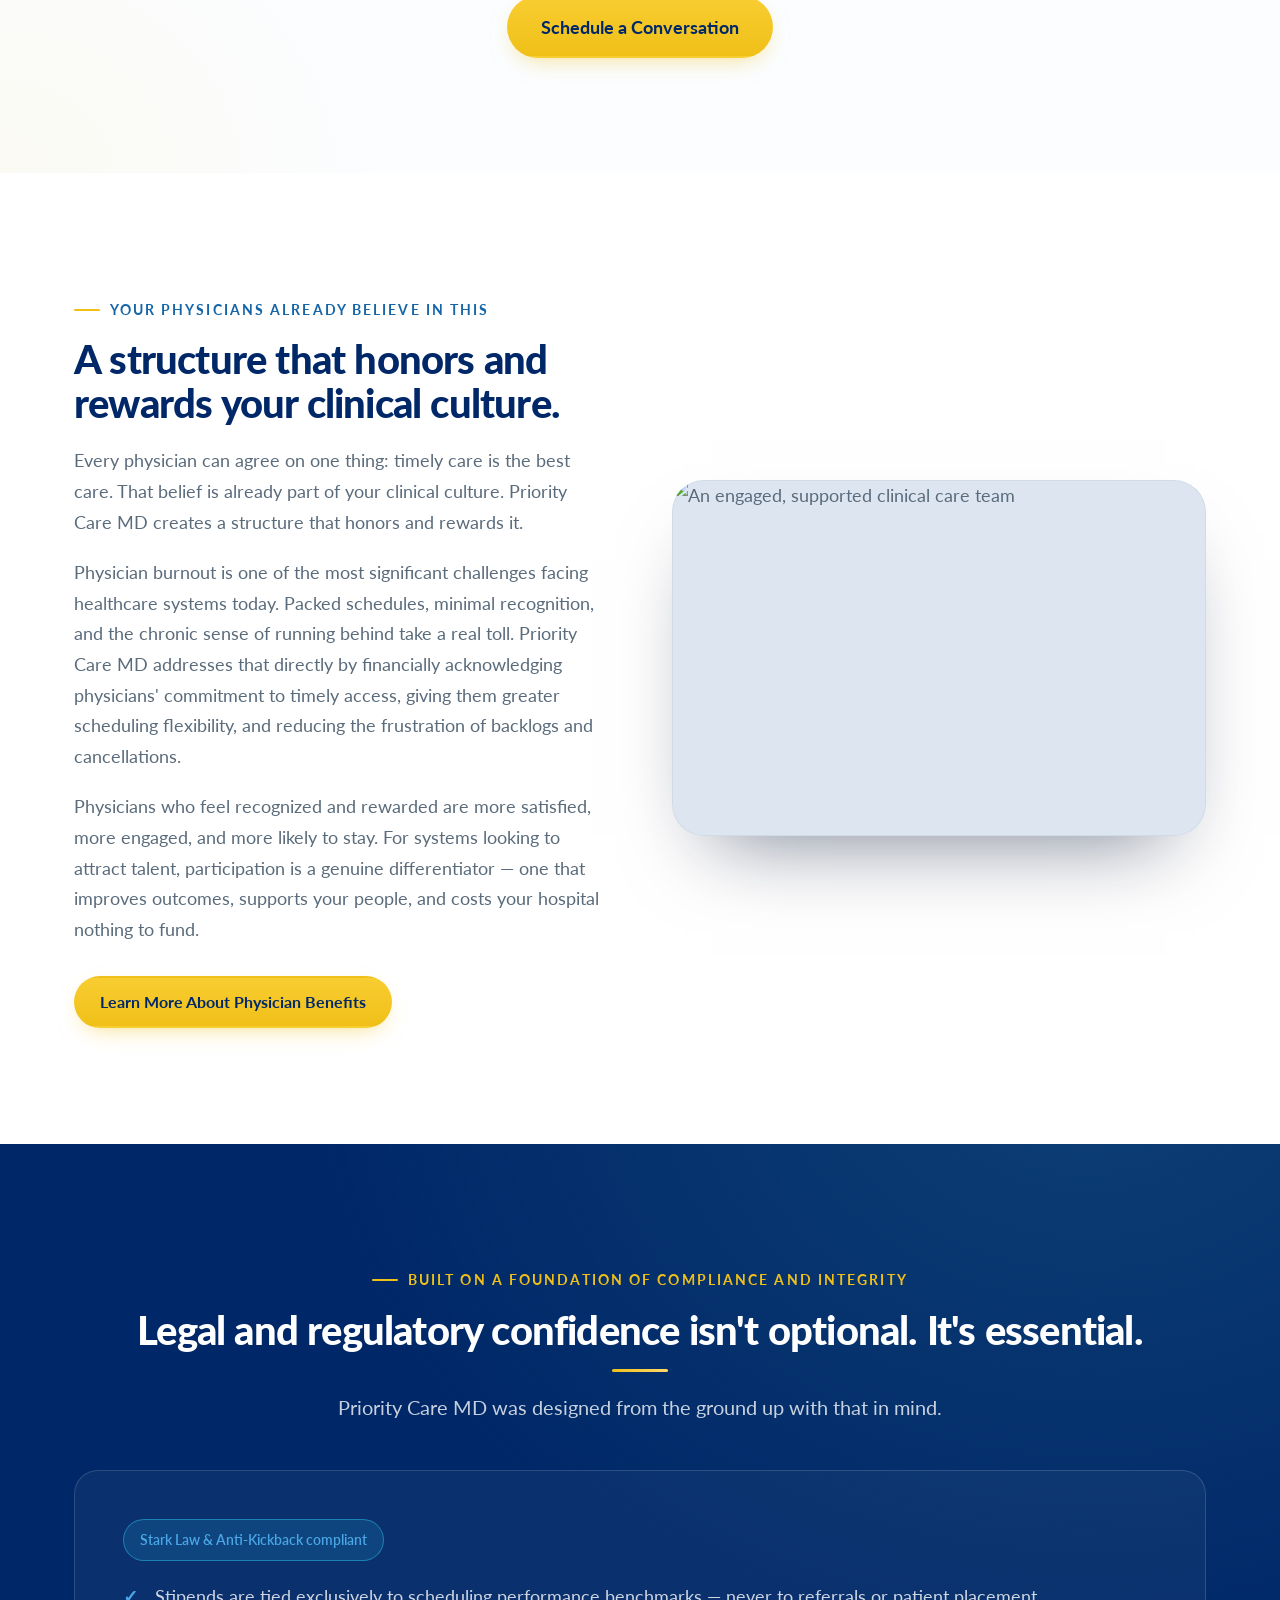
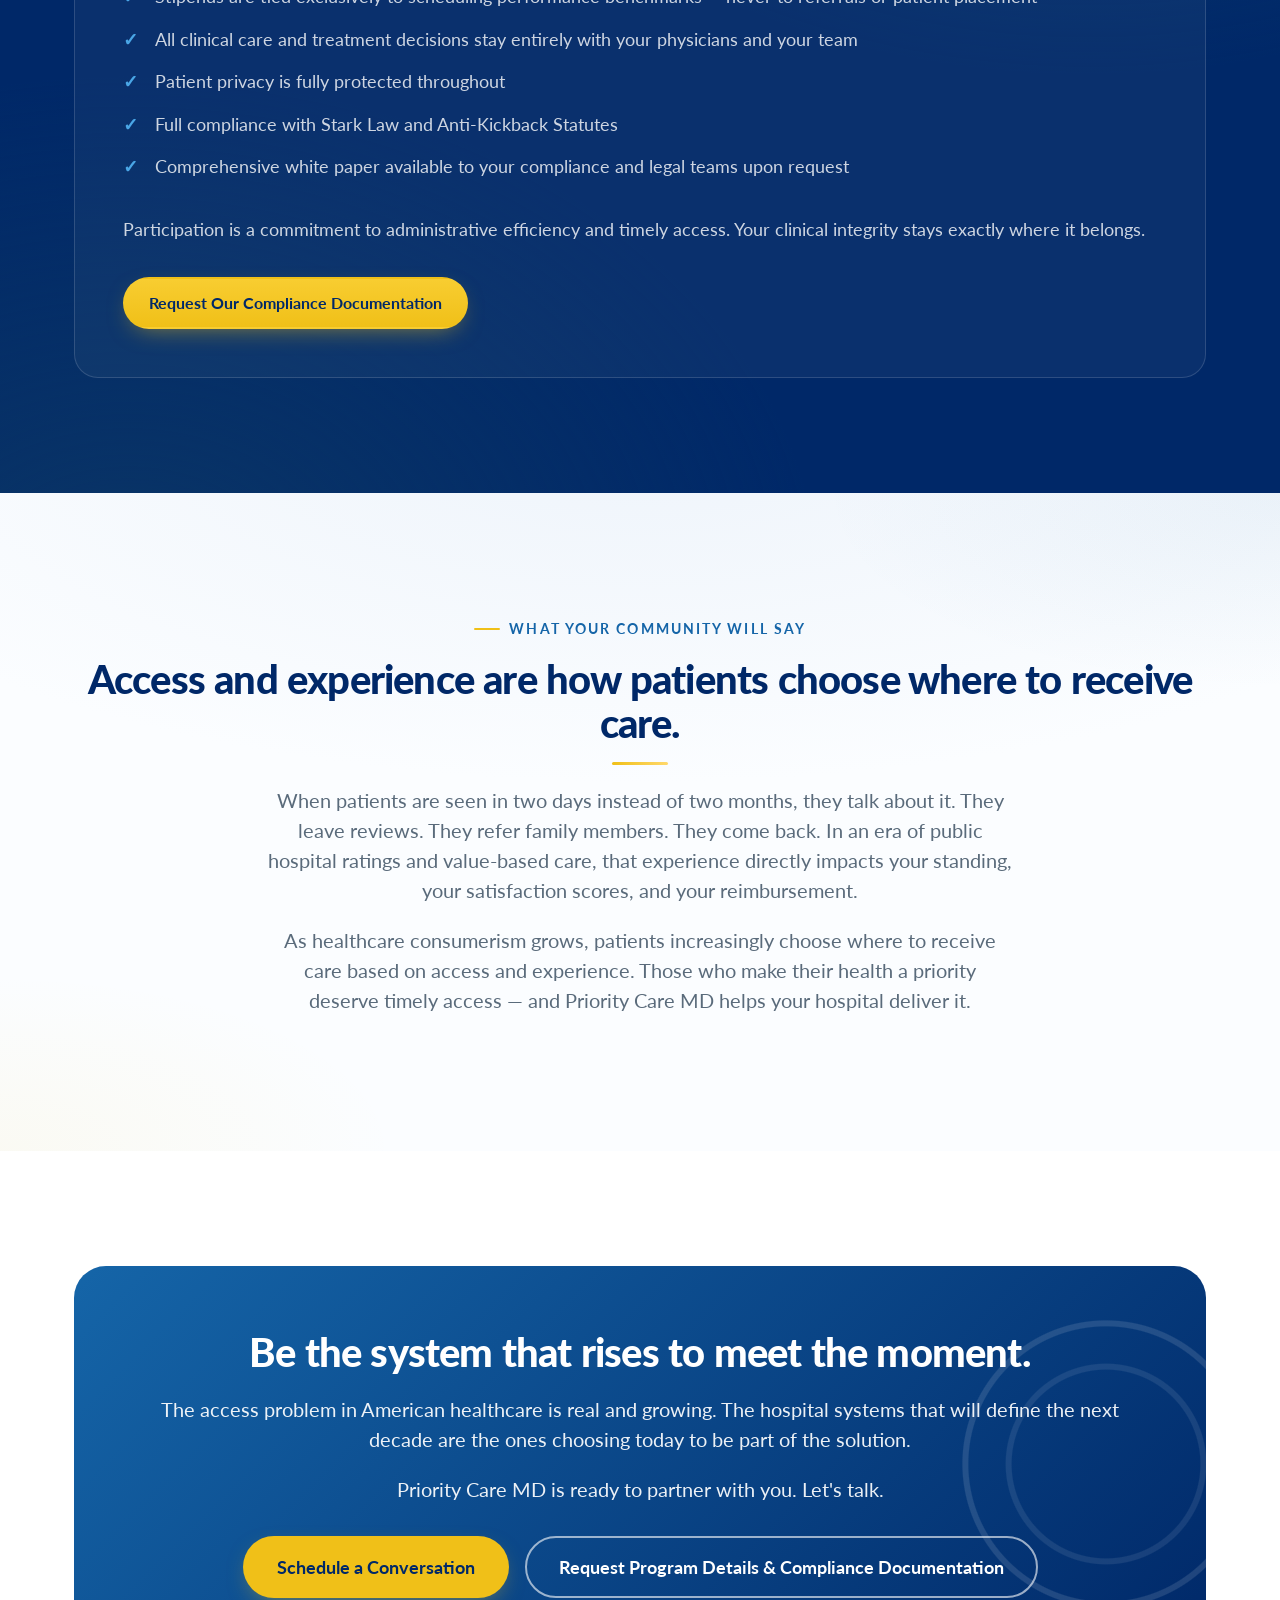
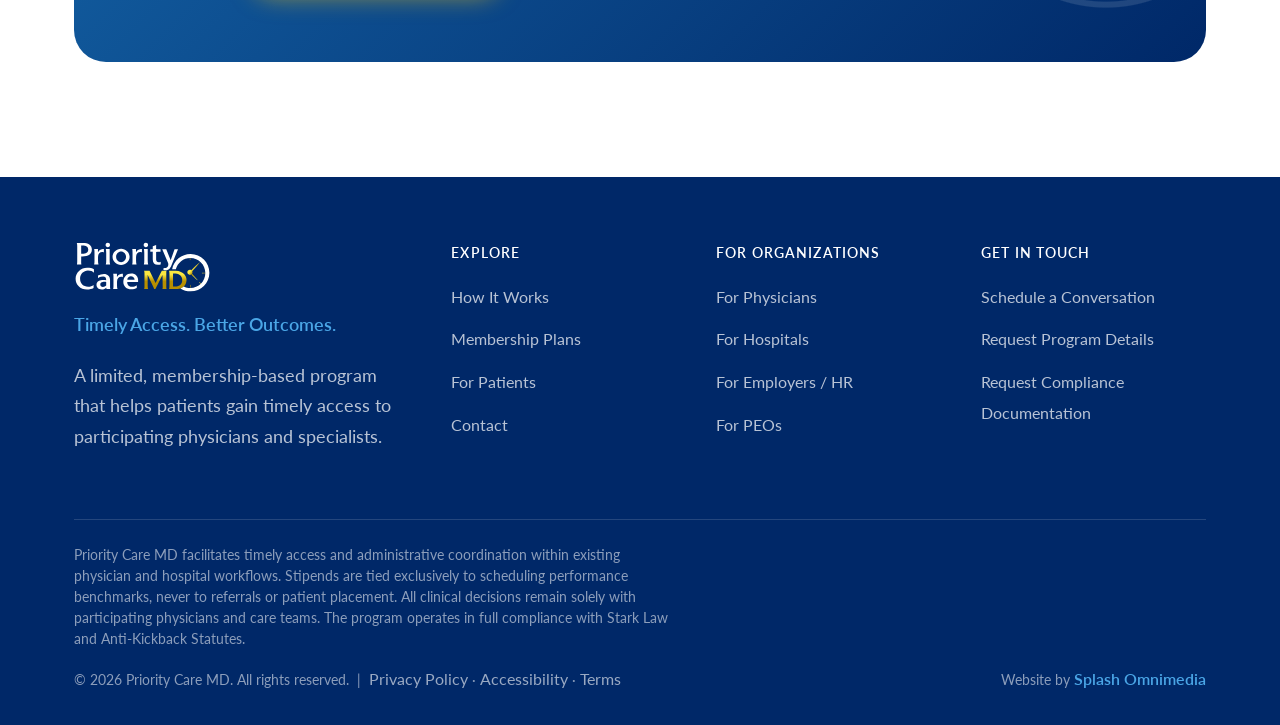
==== commit 2a8fc42d: "Update hospitals.html" ====
--- a/hospitals.html
+++ b/hospitals.html
@@ -70,7 +70,7 @@
         <div>
           <span class="eyebrow">For Hospitals &amp; Health Systems</span>
           <h1>Respond to the modern patient. Lead the community.</h1>
-          <p class="lead">Your community is asking for better access to care. Priority Care MD gives your hospital a practical, principled way to answer that call — improving timely access and generating additional revenue, with no new clinical workflows.</p>
+          <p class="lead">Your community is asking for better access to care. Priority Care MD gives your hospital a practical, principled way to answer that call: improving timely access and generating additional revenue, with no new clinical workflows.</p>
           <div class="btn-row mt-2">
             <a class="btn btn-cta btn-lg" href="contact.html#hospital">Schedule a Conversation</a>
             <a class="btn btn-inverted-out btn-lg" href="#how">Learn How It Works</a>
